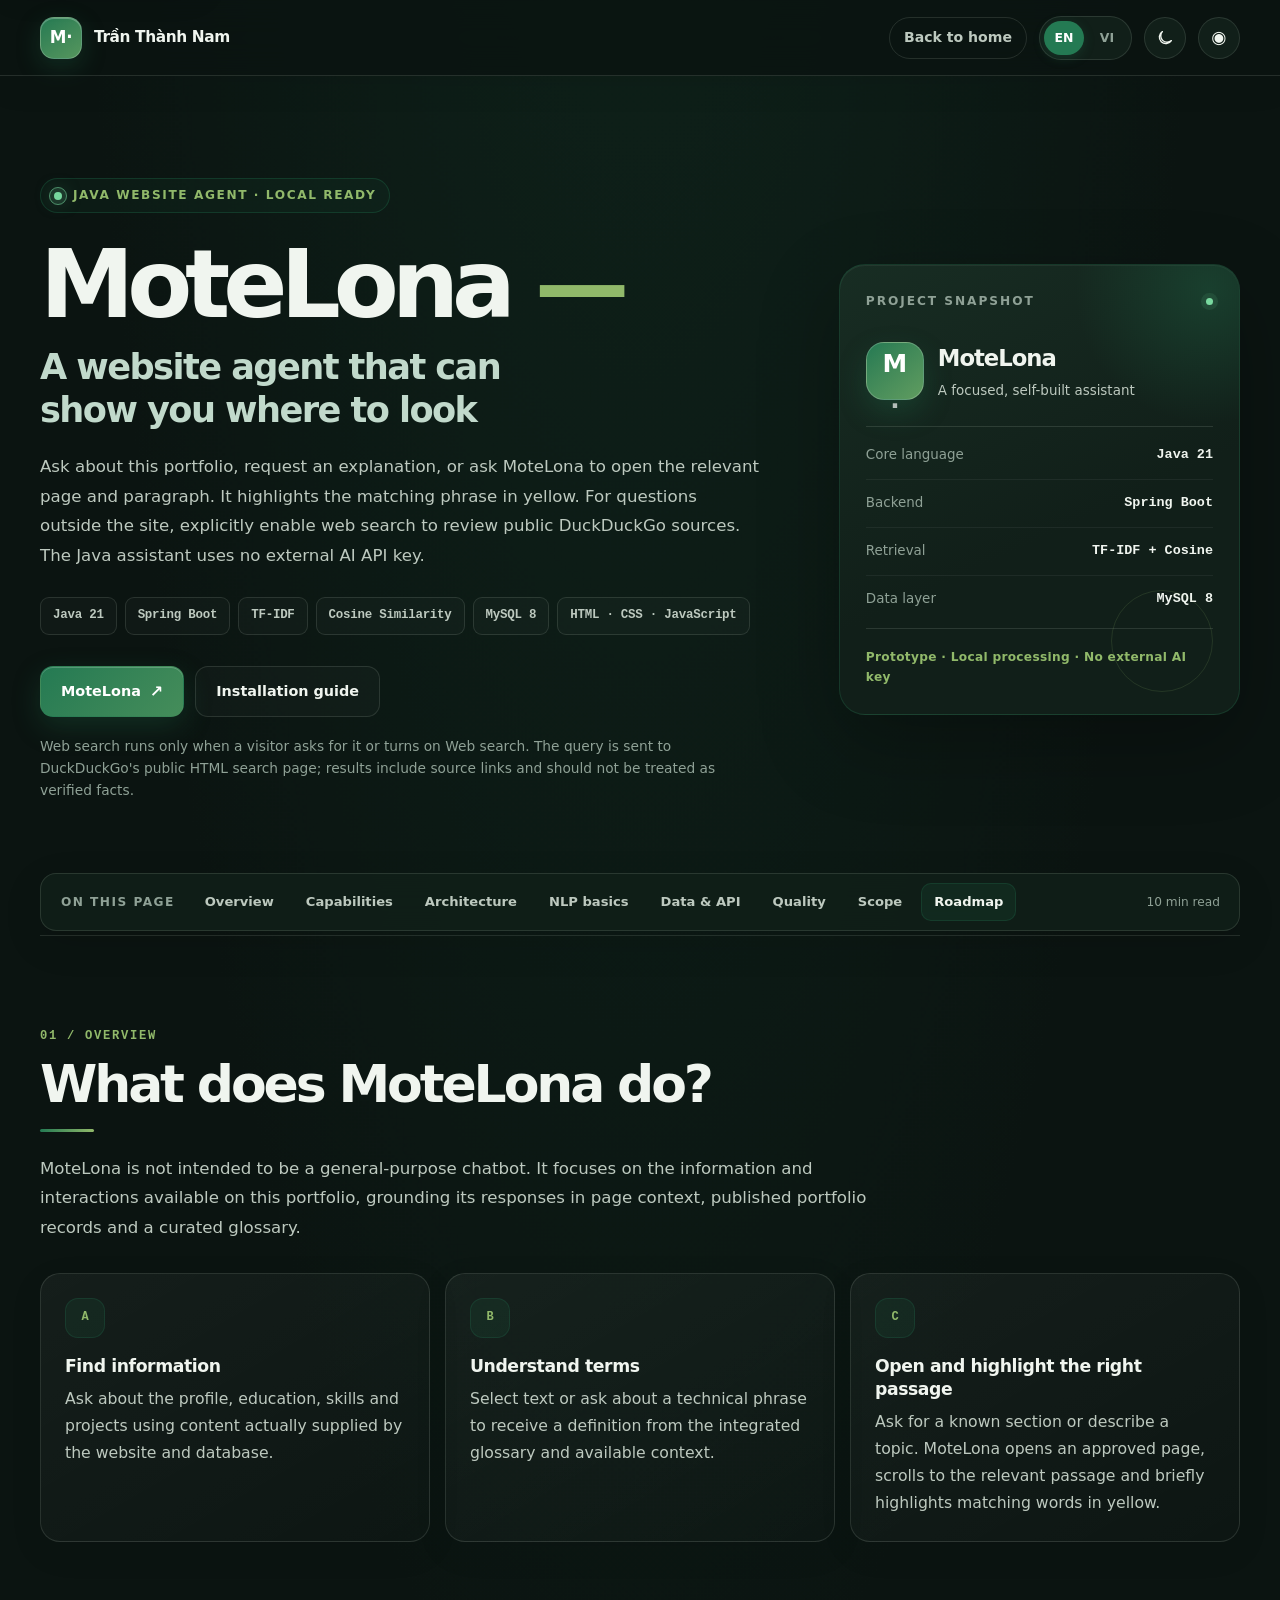
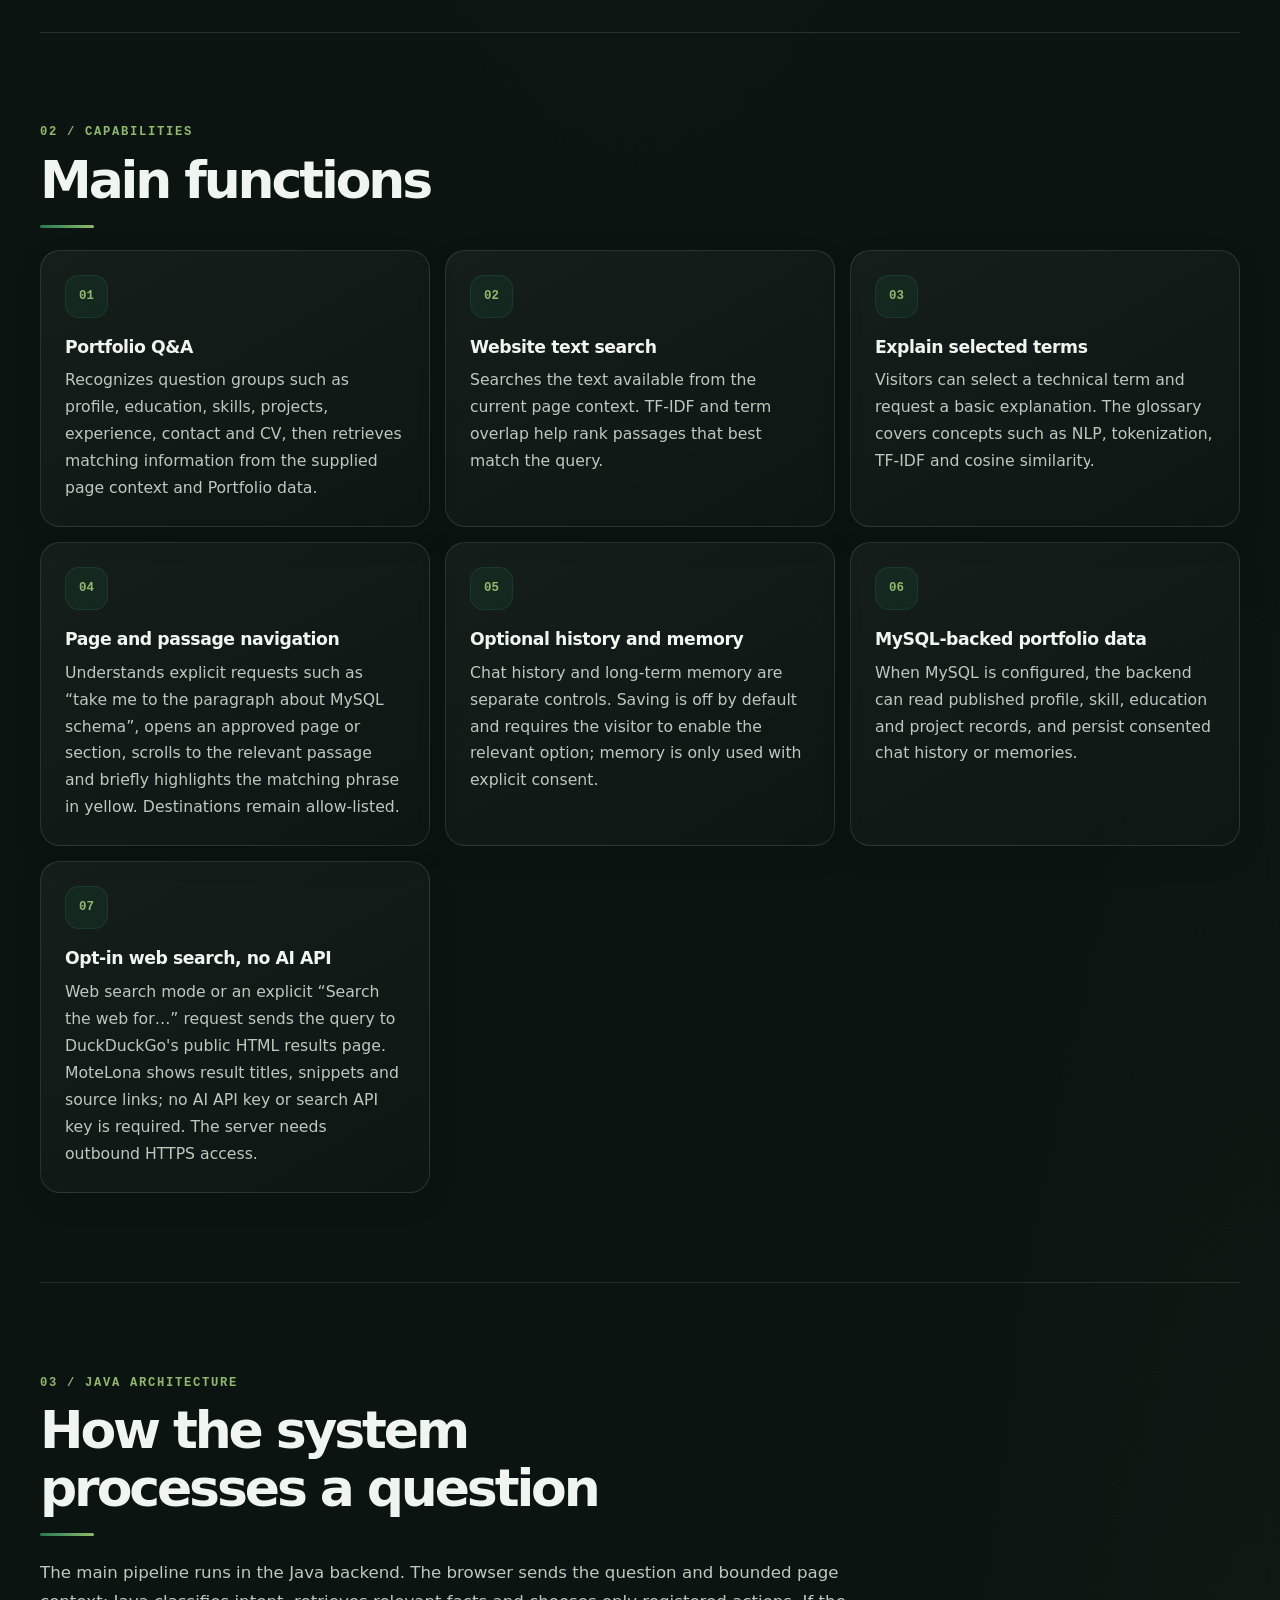
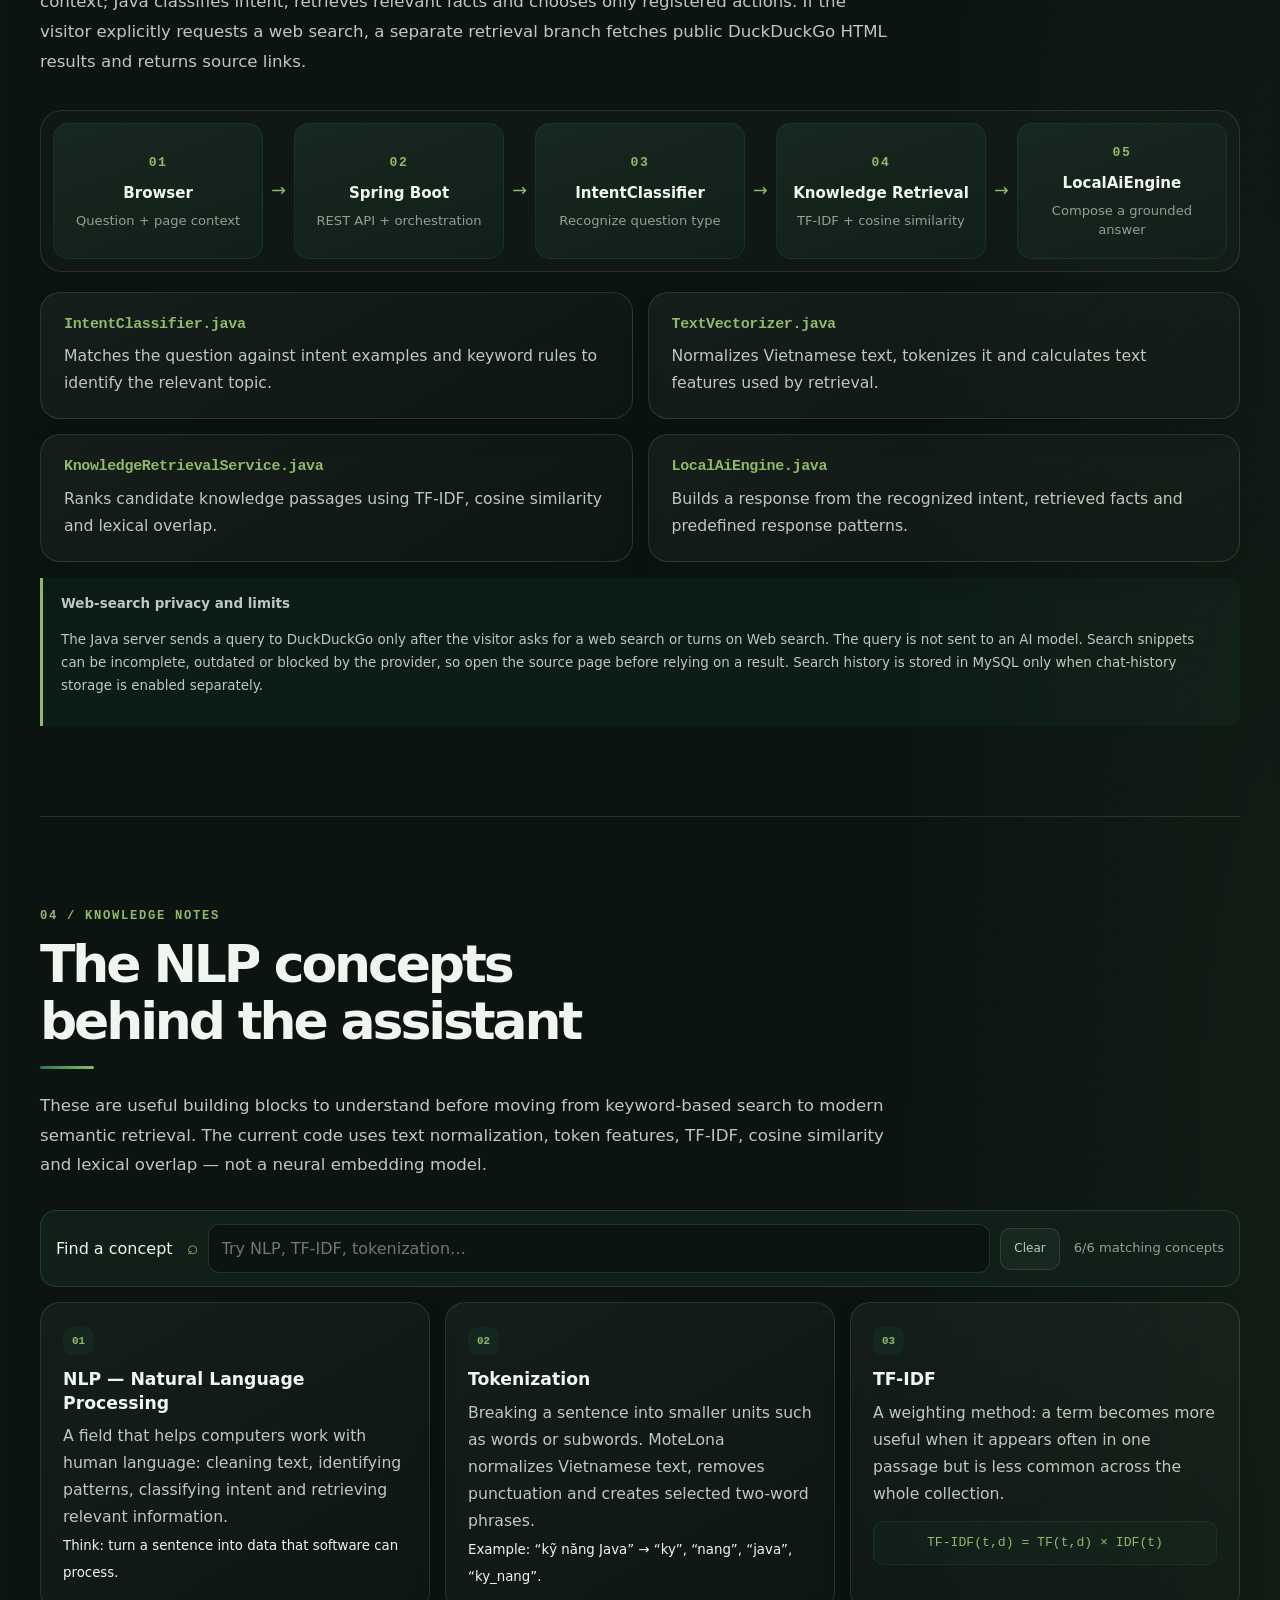
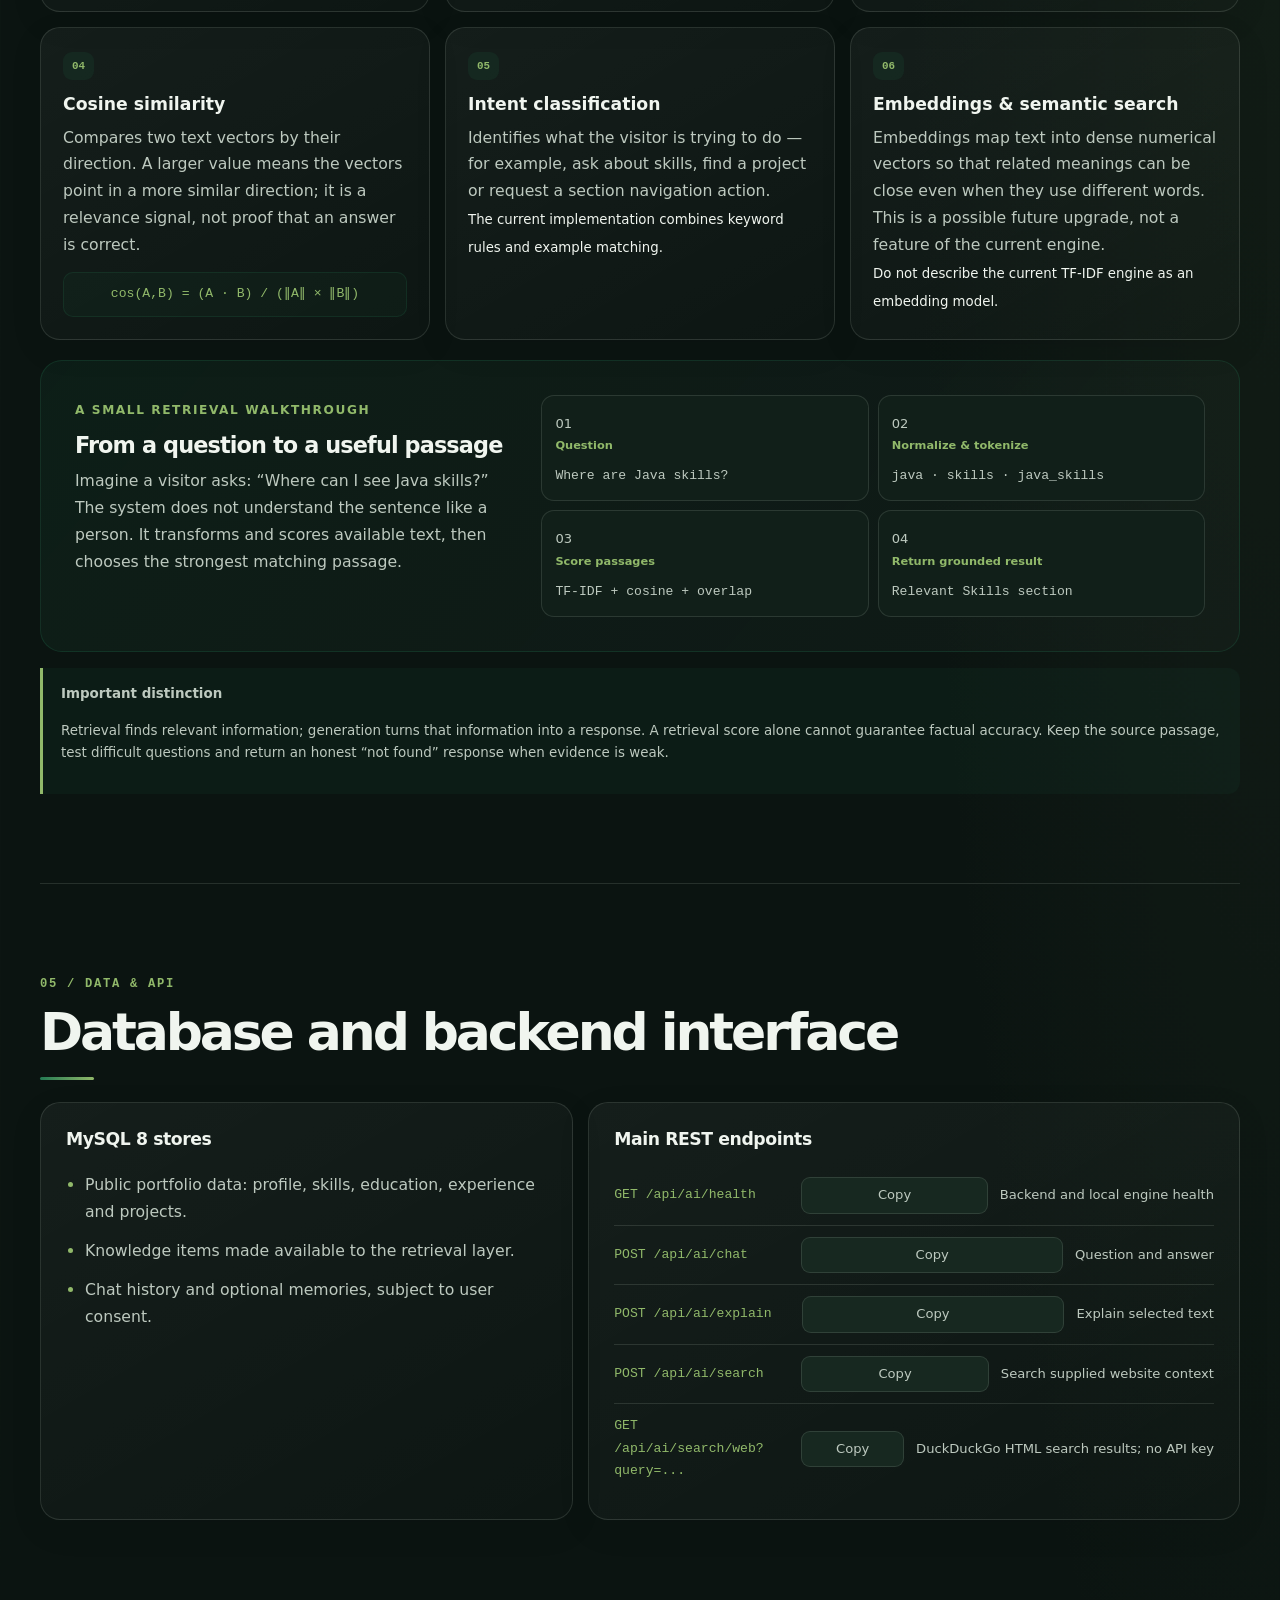
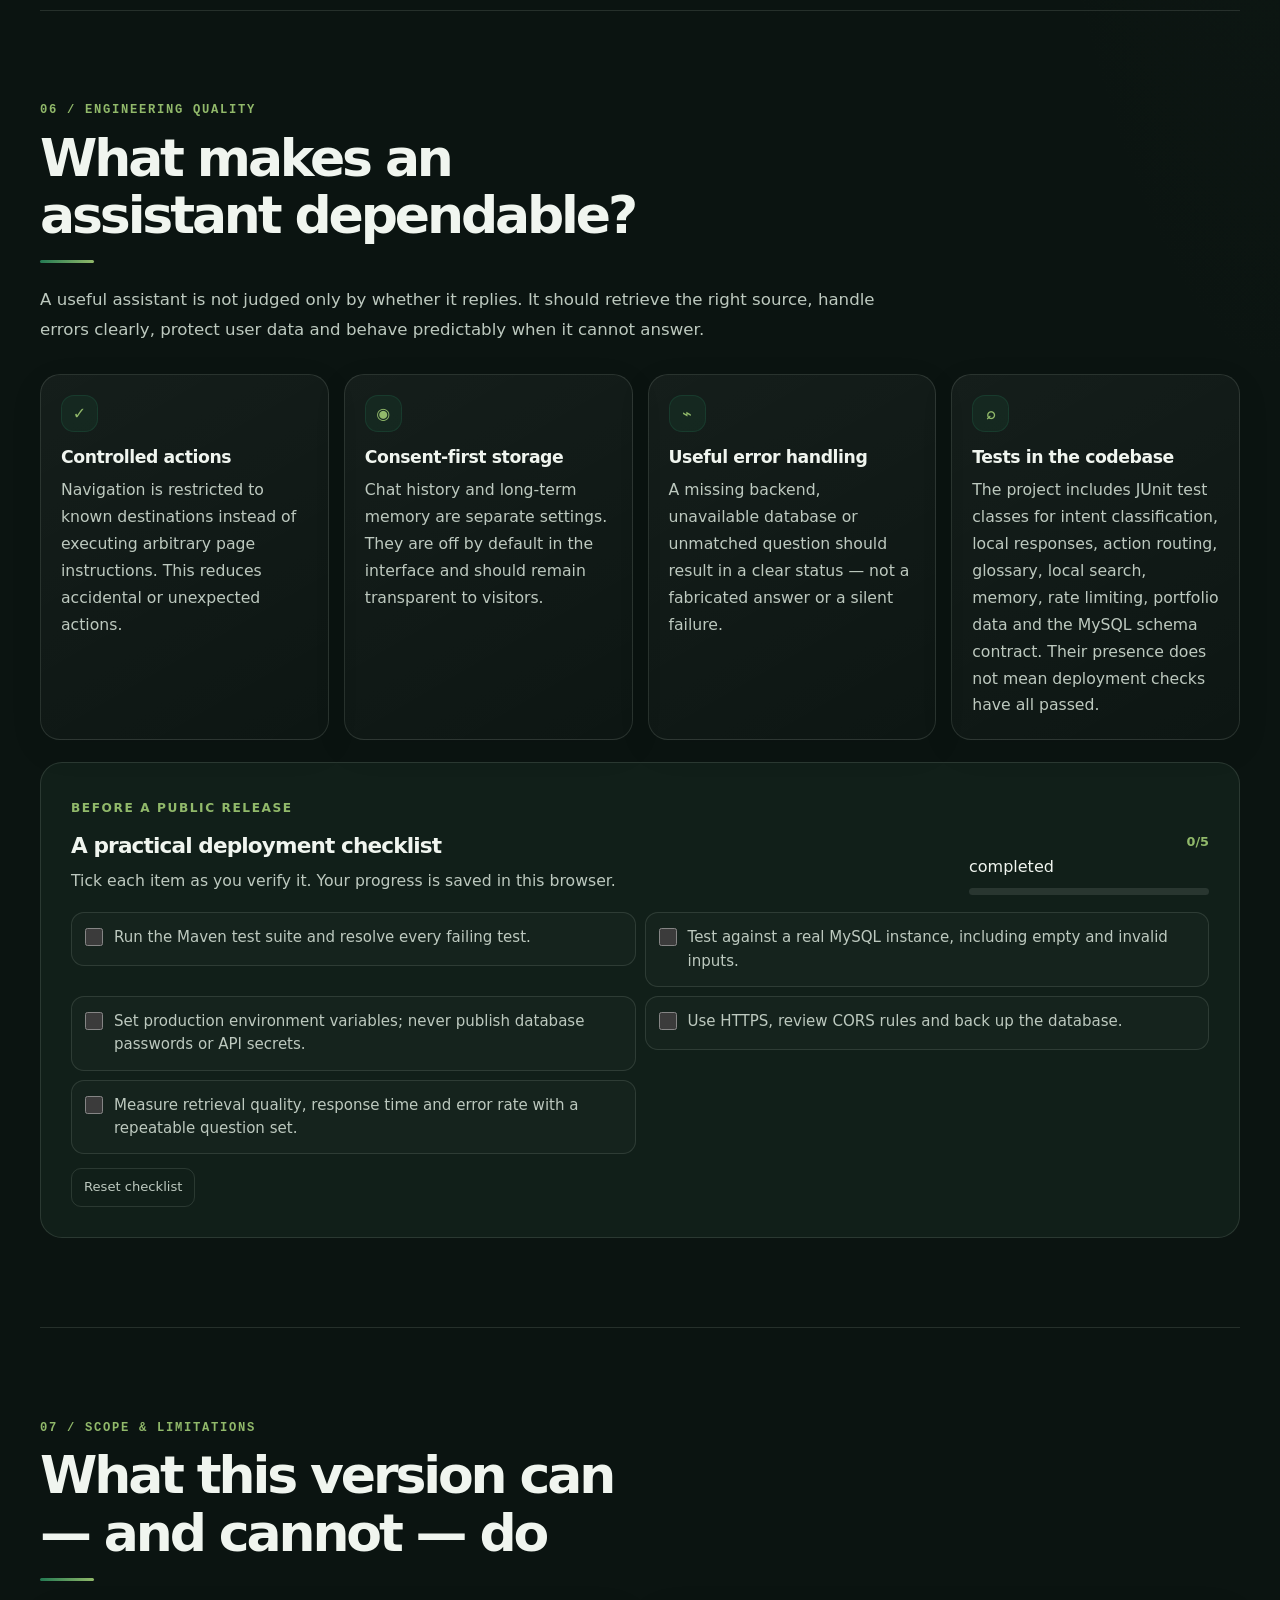
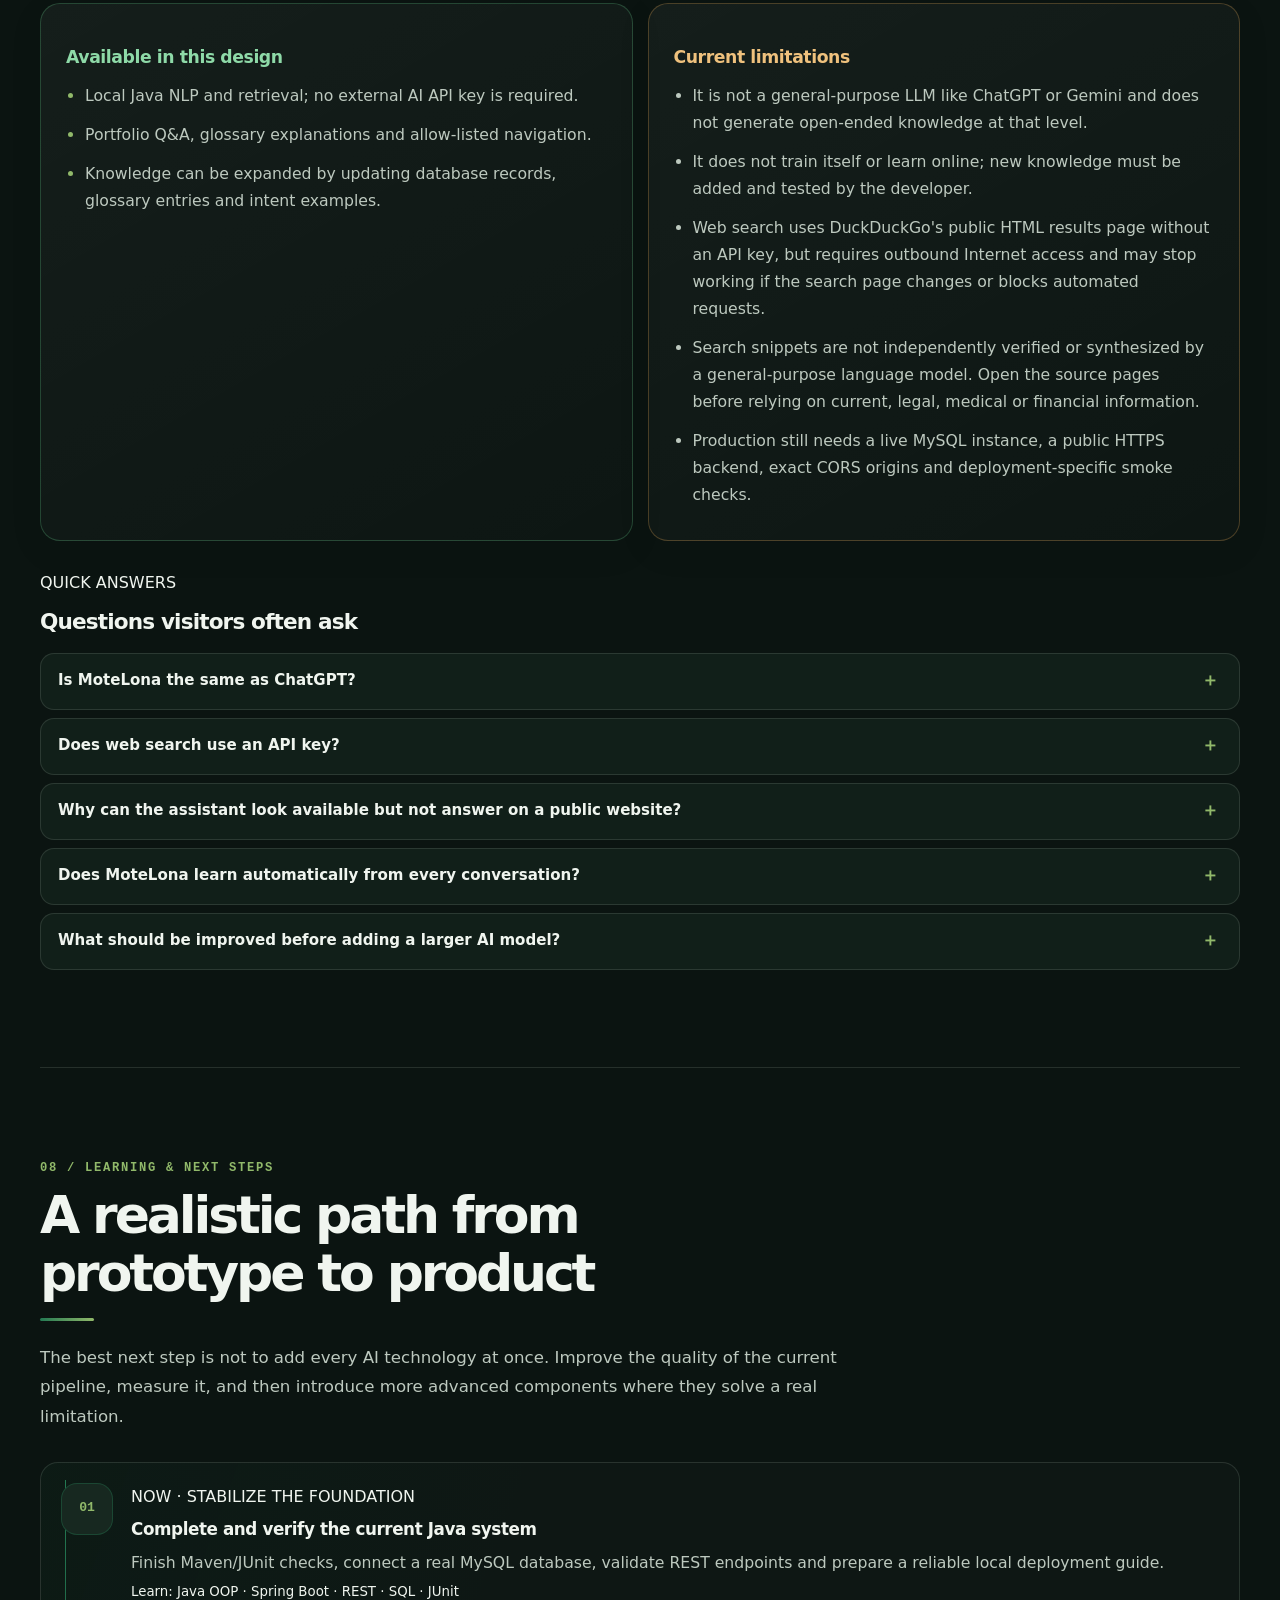
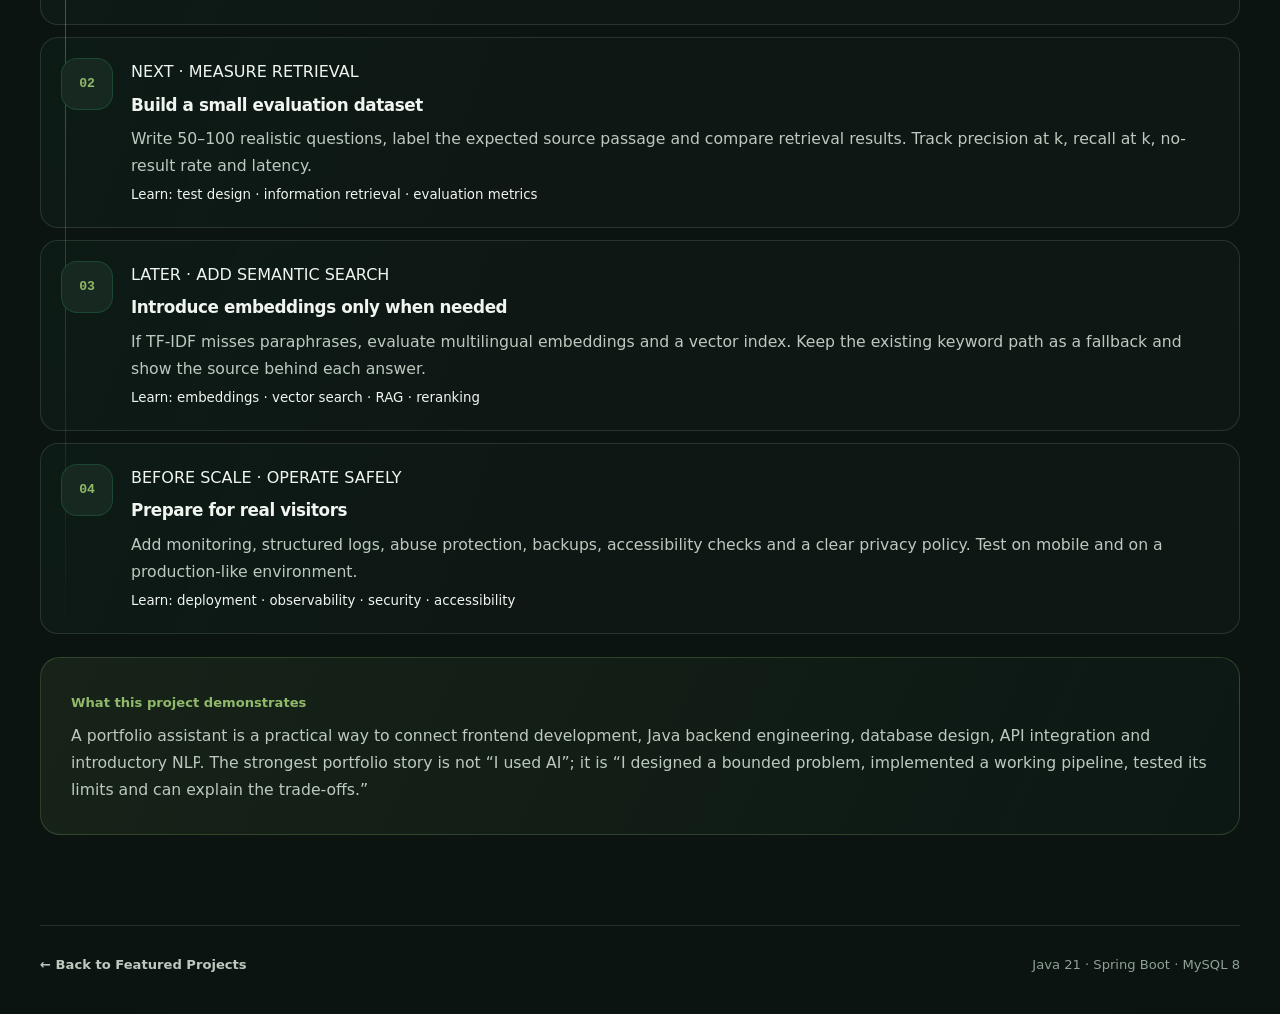
==== Project/1/motelona.html @ 8f7707b2 "Initial portfolio upload Co-authored-by: Copilot <223556219+Copilot@users.noreply.github.com>" ====
<!doctype html>
<html lang="en">
<head>
  <meta charset="utf-8">
  <meta name="viewport" content="width=device-width, initial-scale=1, viewport-fit=cover">
  <meta name="theme-color" content="#0b1411">
<meta name="description" content="Explore MoteLona: a Java website agent with MySQL-backed portfolio Q&A, safe page navigation, yellow text highlights, a technical glossary and opt-in DuckDuckGo web search without an AI API key." data-en="Explore MoteLona: a Java website agent with MySQL-backed portfolio Q&amp;A, safe page navigation, yellow text highlights, a technical glossary and opt-in DuckDuckGo web search without an AI API key." data-vi="Khám phá MoteLona: trợ lý AI website bằng Java và MySQL, dẫn đến nội dung liên quan, tô vàng đoạn cần xem, giải thích thuật ngữ và tìm web khi được yêu cầu, không cần API AI.">
<meta property="og:type" content="article">
<meta property="og:title" content="MoteLona — Java Website Agent" data-en="MoteLona — Java Website Agent" data-vi="MoteLona — Trợ lý AI website bằng Java">
<meta property="og:description" content="A website assistant that navigates to useful passages, highlights text, explains technical terms, and searches the web only when asked." data-en="A website assistant that navigates to useful passages, highlights text, explains technical terms, and searches the web only when asked." data-vi="Trợ lý website dẫn đến đoạn cần xem, tô vàng nội dung, giải thích thuật ngữ và chỉ tìm trên web khi được yêu cầu.">
<meta property="og:image" content="../../assets/images/narrow-ai.jpg">
<meta name="twitter:card" content="summary_large_image">
<meta name="twitter:title" content="MoteLona — Java Website Agent" data-en="MoteLona — Java Website Agent" data-vi="MoteLona — Trợ lý AI website bằng Java">
<meta name="twitter:description" content="A website assistant that navigates to useful passages, highlights text, explains technical terms, and searches the web only when asked." data-en="A website assistant that navigates to useful passages, highlights text, explains technical terms, and searches the web only when asked." data-vi="Trợ lý website dẫn đến đoạn cần xem, tô vàng nội dung, giải thích thuật ngữ và chỉ tìm trên web khi được yêu cầu.">
<link rel="icon" href="data:image/svg+xml,%3Csvg xmlns=%27http://www.w3.org/2000/svg%27 viewBox=%270 0 40 40%27%3E%3Crect width=%2740%27 height=%2740%27 rx=%2710%27 fill=%27%23247A53%27/%3E%3Ctext x=%2720%27 y=%2727%27 font-size=%2721%27 font-family=%27Arial%27 font-weight=%27bold%27 text-anchor=%27middle%27 fill=%27white%27%3EM%C2%B7%3C/text%3E%3C/svg%3E">
  <title>MoteLona — AI Website Agent | Trần Thành Nam</title>
  <link rel="stylesheet" href="../../assets/css/motelona-premium.css?v=20261118-agent">
  <link rel="stylesheet" href="../../assets/css/typography-refinement.css?v=20261118-agent">
  <style id="motelona-detail-launcher-scope">
    /* Keep the global floating assistant on index.html; hide it only on this detail page. */
    .motelona-detail-root .motelona-ai-launcher { display: none !important; }
  </style>
</head>
<body>
  <a class="ml-skip-link" href="#main-content" data-en="Skip to main content" data-vi="Bỏ qua điều hướng, đến nội dung chính">Skip to main content</a>
  <div class="animfolio-container motelona-detail-root" data-portfolio-theme="tree">
    <header class="ml-topbar">
      <a class="ml-brand" href="../../index.html" aria-label="Back to Trần Thành Nam portfolio"><span class="ml-brand-mark" aria-hidden="true">M·</span><span class="ml-brand-name-full">Trần Thành Nam</span></a>
      <div class="ml-top-actions">
        <a class="ml-top-link" href="../../index.html" data-en="Back to home" data-vi="Quay lại trang chủ">Back to home</a>
        <div class="ml-language" role="group" aria-label="Choose language">
          <button type="button" data-lang="en" class="is-active" aria-pressed="true">EN</button>
          <button type="button" data-lang="vi" lang="vi" aria-pressed="false">VI</button>
        </div>
        <button type="button" class="ml-theme-toggle" data-ml-theme-toggle aria-label="Switch to light mode" title="Switch to light mode">
          <svg class="ml-theme-icon ml-theme-icon-sun" viewBox="0 0 24 24" aria-hidden="true"><circle cx="12" cy="12" r="4"></circle><path d="M12 2v2m0 16v2M4.93 4.93l1.42 1.42m11.3 11.3 1.42 1.42M2 12h2m16 0h2M4.93 19.07l1.42-1.42m11.3-11.3 1.42-1.42"></path></svg>
          <svg class="ml-theme-icon ml-theme-icon-moon" viewBox="0 0 24 24" aria-hidden="true"><path d="M20.5 15.5A8.5 8.5 0 0 1 8.5 3.5 8.7 8.7 0 1 0 20.5 15.5Z"></path></svg>
        </button>
        <details class="ml-color-picker">
          <summary title="Choose color scheme" aria-label="Choose color scheme"><span aria-hidden="true">◉</span></summary>
          <div class="ml-color-menu" role="group" aria-label="Color schemes">
            <span class="ml-color-heading" data-en="Color themes" data-vi="Bảng màu">Color themes</span>
            <button type="button" class="ml-color-option" data-theme-choice="tree" aria-pressed="true"><span class="ml-color-swatch ml-swatch-tree" aria-hidden="true"></span><span data-en="Green Canopy" data-vi="Tán cây xanh">Green Canopy</span></button>
            <button type="button" class="ml-color-option" data-theme-choice="peach" aria-pressed="false"><span class="ml-color-swatch ml-swatch-peach" aria-hidden="true"></span><span data-en="Peach Blossom" data-vi="Hoa đào">Peach Blossom</span></button>
            <button type="button" class="ml-color-option" data-theme-choice="apricot" aria-pressed="false"><span class="ml-color-swatch ml-swatch-apricot" aria-hidden="true"></span><span data-en="Golden Apricot" data-vi="Hoa mai vàng">Golden Apricot</span></button>
            <button type="button" class="ml-color-option" data-theme-choice="rainbow" aria-pressed="false"><span class="ml-color-swatch ml-swatch-rainbow" aria-hidden="true"></span><span data-en="Rainbow Spectrum" data-vi="Cầu vồng chuyển sắc">Rainbow Spectrum</span></button>
          </div>
        </details>
      </div>
    </header>

    <main class="ml-main" id="main-content" tabindex="-1">
      <section class="ml-hero">
        <div class="ml-hero-layout">
          <div class="ml-hero-copy">
        <div class="ml-kicker"><span class="ml-live-dot"></span><span data-en="JAVA WEBSITE AGENT · LOCAL READY" data-vi="TRỢ LÝ AI WEBSITE BẰNG JAVA · CHẠY CỤC BỘ">JAVA WEBSITE AGENT · LOCAL READY</span></div>
        <h1>MoteLona<span> — </span><em data-en="A website agent that can show you where to look" data-vi="AI Agent giúp bạn tìm đúng nội dung trên website">A website agent that can show you where to look</em></h1>
        <p class="ml-lead" data-en="Ask about this portfolio, request an explanation, or ask MoteLona to open the relevant page and paragraph. It highlights the matching phrase in yellow. For questions outside the site, explicitly enable web search to review public DuckDuckGo sources. The Java assistant uses no external AI API key." data-vi="Hỏi về Portfolio, yêu cầu giải thích hoặc bảo MoteLona mở đúng trang và đoạn cần xem. Nội dung phù hợp sẽ được tô vàng. Với câu hỏi ngoài website, hãy chủ động bật Tìm web để xem nguồn công khai từ DuckDuckGo. Trợ lý chạy bằng Java và không cần khóa API AI.">Ask about this portfolio, request an explanation, or ask MoteLona to open the relevant page and paragraph. It highlights the matching phrase in yellow. For questions outside the site, explicitly enable web search to review public DuckDuckGo sources. The Java assistant uses no external AI API key.</p>
        <div class="ml-tags" aria-label="Technology stack">
          <span>Java 21</span><span>Spring Boot</span><span>TF-IDF</span><span>Cosine Similarity</span><span>MySQL 8</span><span>HTML · CSS · JavaScript</span>
        </div>
        <div class="ml-hero-actions">
          <button type="button" class="ml-button ml-button-primary" data-motelona-open data-en="MoteLona" data-vi="MoteLona" aria-label="Open MoteLona">MoteLona</button>
          <a class="ml-button ml-button-secondary" href="../../main_document/02_HUONG_DAN_CAI_DAT_SU_DUNG.md" target="_blank" rel="noopener noreferrer" data-en="Installation guide" data-vi="Hướng dẫn cài đặt">Installation guide</a>
        </div>
        <p class="ml-note" data-en="Web search runs only when a visitor asks for it or turns on Web search. The query is sent to DuckDuckGo's public HTML search page; results include source links and should not be treated as verified facts." data-vi="Tìm web chỉ chạy khi người xem chủ động yêu cầu hoặc bật nút Tìm web. Truy vấn được gửi đến trang tìm kiếm HTML công khai của DuckDuckGo. Kết quả có liên kết nguồn và cần được kiểm tra trước khi sử dụng.">Web search runs only when a visitor asks for it or turns on Web search. The query is sent to DuckDuckGo's public HTML search page; results include source links and should not be treated as verified facts.</p>
          </div>
          <aside class="ml-snapshot" aria-label="Project snapshot">
            <div class="ml-snapshot-top"><span data-en="PROJECT SNAPSHOT" data-vi="TỔNG QUAN DỰ ÁN">PROJECT SNAPSHOT</span><span class="ml-snapshot-pulse" aria-hidden="true"></span></div>
            <div class="ml-snapshot-main"><span class="ml-snapshot-mark">M<span>·</span></span><div><strong>MoteLona</strong><small data-en="A focused, self-built assistant" data-vi="Trợ lý chuyên biệt tự phát triển">A focused, self-built assistant</small></div></div>
            <div class="ml-snapshot-list">
              <div><span data-en="Core language" data-vi="Ngôn ngữ lõi">Core language</span><strong>Java 21</strong></div>
              <div><span data-en="Backend" data-vi="Backend">Backend</span><strong>Spring Boot</strong></div>
              <div><span data-en="Retrieval" data-vi="Truy xuất">Retrieval</span><strong>TF-IDF + Cosine</strong></div>
              <div><span data-en="Data layer" data-vi="Dữ liệu">Data layer</span><strong>MySQL 8</strong></div>
            </div>
            <p class="ml-snapshot-foot" data-en="Prototype · Local processing · No external AI key" data-vi="Nguyên mẫu · Xử lý cục bộ · Không cần khóa API AI ngoài">Prototype · Local processing · No external AI key</p>
          </aside>
        </div>
      </section>

      <nav class="ml-section-nav" aria-label="On this page">
        <span data-en="ON THIS PAGE" data-vi="NỘI DUNG TRANG">ON THIS PAGE</span>
        <a href="#overview" data-en="Overview" data-vi="Tổng quan">Overview</a>
        <a href="#features" data-en="Capabilities" data-vi="Chức năng">Capabilities</a>
        <a href="#architecture" data-en="Architecture" data-vi="Kiến trúc">Architecture</a>
        <a href="#knowledge" data-en="NLP basics" data-vi="Kiến thức NLP">NLP basics</a>
        <a href="#database" data-en="Data & API" data-vi="Dữ liệu & API">Data &amp; API</a>
        <a href="#quality" data-en="Quality" data-vi="Chất lượng">Quality</a>
        <a href="#scope" data-en="Scope" data-vi="Phạm vi">Scope</a>
        <a href="#roadmap" data-en="Roadmap" data-vi="Lộ trình">Roadmap</a>
      </nav>

      <section class="ml-section" id="overview">
        <div class="ml-section-heading"><span data-en="01 / OVERVIEW" data-vi="01 / TỔNG QUAN">01 / OVERVIEW</span><h2 data-en="What does MoteLona do?" data-vi="MoteLona hỗ trợ những việc gì?">What does MoteLona do?</h2></div>
        <p class="ml-section-intro" data-en="MoteLona is not intended to be a general-purpose chatbot. It focuses on the information and interactions available on this portfolio, grounding its responses in page context, published portfolio records and a curated glossary." data-vi="MoteLona không hướng đến vai trò chatbot đa năng. Hệ thống tập trung vào dữ liệu và thao tác có trên Portfolio này; câu trả lời dựa trên ngữ cảnh trang, dữ liệu Portfolio đã công khai và bộ thuật ngữ được biên soạn sẵn.">MoteLona is not intended to be a general-purpose chatbot. It focuses on the information and interactions available on this portfolio, grounding its responses in page context, published portfolio records and a curated glossary.</p>
        <div class="ml-overview-grid">
          <article class="ml-overview-card"><span class="ml-card-number">A</span><h3 data-en="Find information" data-vi="Tìm thông tin">Find information</h3><p data-en="Ask about the profile, education, skills and projects using content actually supplied by the website and database." data-vi="Đặt câu hỏi về hồ sơ, học vấn, kỹ năng và dự án dựa trên nội dung thực tế được cung cấp bởi website và cơ sở dữ liệu.">Ask about the profile, education, skills and projects using content actually supplied by the website and database.</p></article>
          <article class="ml-overview-card"><span class="ml-card-number">B</span><h3 data-en="Understand terms" data-vi="Hiểu thuật ngữ">Understand terms</h3><p data-en="Select text or ask about a technical phrase to receive a definition from the integrated glossary and available context." data-vi="Bôi đen một thuật ngữ kỹ thuật hoặc đặt câu hỏi về thuật ngữ đó để nhận phần giải thích từ từ điển tích hợp và ngữ cảnh hiện có.">Select text or ask about a technical phrase to receive a definition from the integrated glossary and available context.</p></article>
          <article class="ml-overview-card"><span class="ml-card-number">C</span><h3 data-en="Open and highlight the right passage" data-vi="Mở đúng mục và tô vàng đoạn cần xem">Open and highlight the right passage</h3><p data-en="Ask for a known section or describe a topic. MoteLona opens an approved page, scrolls to the relevant passage and briefly highlights matching words in yellow." data-vi="Yêu cầu một mục cụ thể hoặc mô tả chủ đề. MoteLona mở trang được cho phép, cuộn đến đoạn liên quan và tạm thời tô vàng cụm từ khớp.">Ask for a known section or describe a topic. MoteLona opens an approved page, scrolls to the relevant passage and briefly highlights matching words in yellow.</p></article>
        </div>
      </section>

      <section class="ml-section" id="features">
        <div class="ml-section-heading"><span data-en="02 / CAPABILITIES" data-vi="02 / CHỨC NĂNG">02 / CAPABILITIES</span><h2 data-en="Main functions" data-vi="Các chức năng chính">Main functions</h2></div>
        <div class="ml-feature-grid">
          <article class="ml-feature"><div class="ml-feature-icon">01</div><h3 data-en="Portfolio Q&A" data-vi="Hỏi đáp về Portfolio">Portfolio Q&amp;A</h3><p data-en="Recognizes question groups such as profile, education, skills, projects, experience, contact and CV, then retrieves matching information from the supplied page context and Portfolio data." data-vi="Nhận diện các nhóm câu hỏi như hồ sơ, học vấn, kỹ năng, dự án, kinh nghiệm, liên hệ và CV, sau đó truy xuất dữ liệu phù hợp từ ngữ cảnh trang và dữ liệu Portfolio.">Recognizes question groups such as profile, education, skills, projects, experience, contact and CV, then retrieves matching information from the supplied page context and Portfolio data.</p></article>
          <article class="ml-feature"><div class="ml-feature-icon">02</div><h3 data-en="Website text search" data-vi="Tìm kiếm văn bản trên website">Website text search</h3><p data-en="Searches the text available from the current page context. TF-IDF and term overlap help rank passages that best match the query." data-vi="Tìm kiếm trong phần văn bản được gửi từ trang hiện tại. TF-IDF và mức độ trùng khớp từ khóa được dùng để xếp hạng các đoạn nội dung phù hợp với truy vấn.">Searches the text available from the current page context. TF-IDF and term overlap help rank passages that best match the query.</p></article>
          <article class="ml-feature"><div class="ml-feature-icon">03</div><h3 data-en="Explain selected terms" data-vi="Giải thích phần được chọn">Explain selected terms</h3><p data-en="Visitors can select a technical term and request a basic explanation. The glossary covers concepts such as NLP, tokenization, TF-IDF and cosine similarity." data-vi="Khách truy cập có thể bôi đen thuật ngữ kỹ thuật và yêu cầu giải thích cơ bản. Từ điển hiện có các khái niệm như NLP, tokenization, TF-IDF và cosine similarity.">Visitors can select a technical term and request a basic explanation. The glossary covers concepts such as NLP, tokenization, TF-IDF and cosine similarity.</p></article>
          <article class="ml-feature"><div class="ml-feature-icon">04</div><h3 data-en="Page and passage navigation" data-vi="Điều hướng đến trang và đoạn văn">Page and passage navigation</h3><p data-en="Understands explicit requests such as “take me to the paragraph about MySQL schema”, opens an approved page or section, scrolls to the relevant passage and briefly highlights the matching phrase in yellow. Destinations remain allow-listed." data-vi="Hiểu yêu cầu như “đưa tôi đến đoạn nói về MySQL schema”, mở trang hoặc mục được cho phép, cuộn đến đoạn phù hợp và tạm thời tô vàng cụm từ khớp. Đích điều hướng luôn nằm trong danh sách cho phép.">Understands explicit requests such as “take me to the paragraph about MySQL schema”, opens an approved page or section, scrolls to the relevant passage and briefly highlights the matching phrase in yellow. Destinations remain allow-listed.</p></article>
          <article class="ml-feature"><div class="ml-feature-icon">05</div><h3 data-en="Optional history and memory" data-vi="Lịch sử và bộ nhớ tùy chọn">Optional history and memory</h3><p data-en="Chat history and long-term memory are separate controls. Saving is off by default and requires the visitor to enable the relevant option; memory is only used with explicit consent." data-vi="Lịch sử trò chuyện và bộ nhớ dài hạn là hai tùy chọn độc lập. Theo mặc định, hệ thống không lưu; người dùng phải chủ động bật tính năng tương ứng. Bộ nhớ chỉ được sử dụng khi người dùng đồng ý rõ ràng.">Chat history and long-term memory are separate controls. Saving is off by default and requires the visitor to enable the relevant option; memory is only used with explicit consent.</p></article>
          <article class="ml-feature"><div class="ml-feature-icon">06</div><h3 data-en="MySQL-backed portfolio data" data-vi="Dữ liệu Portfolio lưu bằng MySQL">MySQL-backed portfolio data</h3><p data-en="When MySQL is configured, the backend can read published profile, skill, education and project records, and persist consented chat history or memories." data-vi="Khi MySQL được cấu hình, backend có thể đọc hồ sơ, kỹ năng, học vấn và dự án đã công khai; đồng thời lưu lịch sử trò chuyện hoặc dữ liệu bộ nhớ nếu người dùng cho phép.">When MySQL is configured, the backend can read published profile, skill, education and project records, and persist consented chat history or memories.</p></article>
          <article class="ml-feature"><div class="ml-feature-icon">07</div><h3 data-en="Opt-in web search, no AI API" data-vi="Tìm web khi được yêu cầu, không dùng API AI">Opt-in web search, no AI API</h3><p data-en="Web search mode or an explicit “Search the web for…” request sends the query to DuckDuckGo's public HTML results page. MoteLona shows result titles, snippets and source links; no AI API key or search API key is required. The server needs outbound HTTPS access." data-vi="Nút Tìm web hoặc yêu cầu rõ “Tìm trên Internet: …” sẽ gửi truy vấn đến trang kết quả HTML công khai của DuckDuckGo. MoteLona hiển thị tiêu đề, trích đoạn và liên kết nguồn; không cần khóa API AI hay API tìm kiếm. Backend cần kết nối HTTPS ra Internet.">Web search mode or an explicit “Search the web for…” request sends the query to DuckDuckGo's public HTML results page. MoteLona shows result titles, snippets and source links; no AI API key or search API key is required. The server needs outbound HTTPS access.</p></article>
        </div>
      </section>

      <section class="ml-section" id="architecture">
        <div class="ml-section-heading"><span data-en="03 / JAVA ARCHITECTURE" data-vi="03 / KIẾN TRÚC JAVA">03 / JAVA ARCHITECTURE</span><h2 data-en="How the system processes a question" data-vi="Hệ thống xử lý câu hỏi như thế nào?">How the system processes a question</h2></div>
        <p class="ml-section-intro" data-en="The main pipeline runs in the Java backend. The browser sends the question and bounded page context; Java classifies intent, retrieves relevant facts and chooses only registered actions. If the visitor explicitly requests a web search, a separate retrieval branch fetches public DuckDuckGo HTML results and returns source links." data-vi="Luồng chính chạy trong backend Java. Trình duyệt gửi câu hỏi và ngữ cảnh trang có giới hạn; Java phân loại ý định, truy xuất dữ kiện liên quan và chỉ chọn hành động đã đăng ký. Khi khách truy cập yêu cầu tìm web, nhánh truy xuất riêng lấy kết quả HTML công khai từ DuckDuckGo và trả kèm liên kết nguồn.">The main pipeline runs in the Java backend. The browser sends the question and bounded page context; Java classifies intent, retrieves relevant facts and chooses only registered actions. If the visitor explicitly requests a web search, a separate retrieval branch fetches public DuckDuckGo HTML results and returns source links.</p>
        <div class="ml-pipeline" aria-label="MoteLona processing pipeline">
          <div class="ml-pipeline-step"><span>01</span><strong data-en="Browser" data-vi="Trình duyệt">Browser</strong><small data-en="Question + page context" data-vi="Câu hỏi + ngữ cảnh trang">Question + page context</small></div>
          <div class="ml-pipeline-arrow">→</div>
          <div class="ml-pipeline-step"><span>02</span><strong>Spring Boot</strong><small data-en="REST API + orchestration" data-vi="REST API + điều phối">REST API + orchestration</small></div>
          <div class="ml-pipeline-arrow">→</div>
          <div class="ml-pipeline-step"><span>03</span><strong>IntentClassifier</strong><small data-en="Recognize question type" data-vi="Nhận diện loại câu hỏi">Recognize question type</small></div>
          <div class="ml-pipeline-arrow">→</div>
          <div class="ml-pipeline-step"><span>04</span><strong data-en="Knowledge Retrieval" data-vi="Truy xuất tri thức">Knowledge Retrieval</strong><small data-en="TF-IDF + cosine similarity" data-vi="TF-IDF + cosine similarity">TF-IDF + cosine similarity</small></div>
          <div class="ml-pipeline-arrow">→</div>
          <div class="ml-pipeline-step"><span>05</span><strong>LocalAiEngine</strong><small data-en="Compose a grounded answer" data-vi="Tổng hợp câu trả lời theo dữ liệu">Compose a grounded answer</small></div>
        </div>
        <div class="ml-architecture-grid">
          <article><h3>IntentClassifier.java</h3><p data-en="Matches the question against intent examples and keyword rules to identify the relevant topic." data-vi="Đối chiếu câu hỏi với các ví dụ ý định và luật từ khóa để xác định chủ đề cần xử lý.">Matches the question against intent examples and keyword rules to identify the relevant topic.</p></article>
          <article><h3>TextVectorizer.java</h3><p data-en="Normalizes Vietnamese text, tokenizes it and calculates text features used by retrieval." data-vi="Chuẩn hóa văn bản tiếng Việt, tách từ thành token và tính toán các đặc trưng phục vụ quá trình truy xuất.">Normalizes Vietnamese text, tokenizes it and calculates text features used by retrieval.</p></article>
          <article><h3>KnowledgeRetrievalService.java</h3><p data-en="Ranks candidate knowledge passages using TF-IDF, cosine similarity and lexical overlap." data-vi="Xếp hạng các đoạn tri thức bằng TF-IDF, độ tương đồng cosine và mức độ trùng khớp từ vựng.">Ranks candidate knowledge passages using TF-IDF, cosine similarity and lexical overlap.</p></article>
          <article><h3>LocalAiEngine.java</h3><p data-en="Builds a response from the recognized intent, retrieved facts and predefined response patterns." data-vi="Tạo câu trả lời dựa trên ý định đã nhận diện, dữ kiện truy xuất được và các mẫu phản hồi được định nghĩa trước.">Builds a response from the recognized intent, retrieved facts and predefined response patterns.</p></article>
        </div>
        <div class="ml-knowledge-note"><strong data-en="Web-search privacy and limits" data-vi="Quyền riêng tư và giới hạn khi tìm web">Web-search privacy and limits</strong><p data-en="The Java server sends a query to DuckDuckGo only after the visitor asks for a web search or turns on Web search. The query is not sent to an AI model. Search snippets can be incomplete, outdated or blocked by the provider, so open the source page before relying on a result. Search history is stored in MySQL only when chat-history storage is enabled separately." data-vi="Backend Java chỉ gửi truy vấn đến DuckDuckGo khi người xem chủ động yêu cầu tìm web hoặc bật nút Tìm web. Truy vấn không được gửi đến mô hình AI. Trích đoạn có thể thiếu, cũ hoặc bị nhà cung cấp chặn; hãy mở trang nguồn để kiểm tra trước khi sử dụng. Lịch sử tìm kiếm chỉ được lưu trong MySQL khi người dùng đã bật riêng chức năng lưu lịch sử chat.">The Java server sends a query to DuckDuckGo only after the visitor asks for a web search or turns on Web search. The query is not sent to an AI model. Search snippets can be incomplete, outdated or blocked by the provider, so open the source page before relying on a result. Search history is stored in MySQL only when chat-history storage is enabled separately.</p></div>
      </section>


      <section class="ml-section ml-knowledge" id="knowledge">
        <div class="ml-section-heading"><span data-en="04 / KNOWLEDGE NOTES" data-vi="04 / KIẾN THỨC NỀN TẢNG">04 / KNOWLEDGE NOTES</span><h2 data-en="The NLP concepts behind the assistant" data-vi="Những khái niệm NLP đứng sau trợ lý">The NLP concepts behind the assistant</h2></div>
        <p class="ml-section-intro" data-en="These are useful building blocks to understand before moving from keyword-based search to modern semantic retrieval. The current code uses text normalization, token features, TF-IDF, cosine similarity and lexical overlap — not a neural embedding model." data-vi="Đây là những mảnh ghép nên nắm trước khi chuyển từ tìm kiếm dựa trên từ khóa sang truy xuất ngữ nghĩa hiện đại. Mã nguồn hiện tại dùng chuẩn hóa văn bản, đặc trưng token, TF-IDF, cosine similarity và độ trùng khớp từ vựng — chưa sử dụng mô hình embedding mạng nơ-ron.">These are useful building blocks to understand before moving from keyword-based search to modern semantic retrieval. The current code uses text normalization, token features, TF-IDF, cosine similarity and lexical overlap — not a neural embedding model.</p>
        <div class="ml-glossary-tools" role="search">
          <label for="ml-glossary-search" data-en="Find a concept" data-vi="Tìm thuật ngữ">Find a concept</label>
          <div class="ml-glossary-search-wrap">
            <span aria-hidden="true" class="ml-search-symbol">⌕</span>
            <input id="ml-glossary-search" type="search" autocomplete="off" maxlength="80" placeholder="Try NLP, TF-IDF, tokenization…" aria-describedby="ml-glossary-count">
            <button type="button" id="ml-glossary-clear" data-en="Clear" data-vi="Xóa">Clear</button>
          </div>
          <p id="ml-glossary-count" class="ml-glossary-count" role="status" aria-live="polite" aria-atomic="true" data-en="6 concepts in this guide" data-vi="6 thuật ngữ trong tài liệu này">6 concepts in this guide</p>
        </div>
        <p class="ml-glossary-empty" id="ml-glossary-empty" role="status" aria-live="polite" hidden data-en="No matching concept. Try another keyword." data-vi="Không tìm thấy thuật ngữ phù hợp. Hãy thử từ khóa khác.">No matching concept. Try another keyword.</p>
        <div class="ml-glossary-grid">
          <article class="ml-glossary-card"><span class="ml-glossary-index">01</span><h3>NLP — Natural Language Processing</h3><p data-en="A field that helps computers work with human language: cleaning text, identifying patterns, classifying intent and retrieving relevant information." data-vi="Lĩnh vực giúp máy tính xử lý ngôn ngữ của con người: làm sạch văn bản, nhận diện mẫu, phân loại ý định và truy xuất thông tin liên quan.">A field that helps computers work with human language: cleaning text, identifying patterns, classifying intent and retrieving relevant information.</p><small data-en="Think: turn a sentence into data that software can process." data-vi="Hãy hình dung: biến một câu nói thành dữ liệu mà phần mềm có thể xử lý.">Think: turn a sentence into data that software can process.</small></article>
          <article class="ml-glossary-card"><span class="ml-glossary-index">02</span><h3>Tokenization</h3><p data-en="Breaking a sentence into smaller units such as words or subwords. MoteLona normalizes Vietnamese text, removes punctuation and creates selected two-word phrases." data-vi="Chia câu thành đơn vị nhỏ như từ hoặc cụm từ. MoteLona chuẩn hóa văn bản tiếng Việt, loại bỏ dấu câu và tạo thêm một số cụm gồm hai từ liền nhau.">Breaking a sentence into smaller units such as words or subwords. MoteLona normalizes Vietnamese text, removes punctuation and creates selected two-word phrases.</p><small data-en="Example: “kỹ năng Java” → “ky”, “nang”, “java”, “ky_nang”." data-vi="Ví dụ: “kỹ năng Java” → “ky”, “nang”, “java”, “ky_nang”.">Example: “kỹ năng Java” → “ky”, “nang”, “java”, “ky_nang”.</small></article>
          <article class="ml-glossary-card"><span class="ml-glossary-index">03</span><h3>TF-IDF</h3><p data-en="A weighting method: a term becomes more useful when it appears often in one passage but is less common across the whole collection." data-vi="Phương pháp gán trọng số: một từ có giá trị phân biệt cao khi xuất hiện nhiều trong một đoạn nhưng ít phổ biến trong toàn bộ tập văn bản.">A weighting method: a term becomes more useful when it appears often in one passage but is less common across the whole collection.</p><div class="ml-formula">TF-IDF(t,d) = TF(t,d) × IDF(t)</div></article>
          <article class="ml-glossary-card"><span class="ml-glossary-index">04</span><h3>Cosine similarity</h3><p data-en="Compares two text vectors by their direction. A larger value means the vectors point in a more similar direction; it is a relevance signal, not proof that an answer is correct." data-vi="So sánh hai vector văn bản thông qua góc giữa chúng. Giá trị lớn hơn cho thấy hai vector có hướng gần nhau; đây là tín hiệu liên quan, không phải bằng chứng câu trả lời chắc chắn đúng.">Compares two text vectors by their direction. A larger value means the vectors point in a more similar direction; it is a relevance signal, not proof that an answer is correct.</p><div class="ml-formula">cos(A,B) = (A · B) / (‖A‖ × ‖B‖)</div></article>
          <article class="ml-glossary-card"><span class="ml-glossary-index">05</span><h3>Intent classification</h3><p data-en="Identifies what the visitor is trying to do — for example, ask about skills, find a project or request a section navigation action." data-vi="Xác định mục đích của người truy cập — chẳng hạn hỏi về kỹ năng, tìm dự án hoặc yêu cầu chuyển đến một mục trên trang.">Identifies what the visitor is trying to do — for example, ask about skills, find a project or request a section navigation action.</p><small data-en="The current implementation combines keyword rules and example matching." data-vi="Phiên bản hiện tại kết hợp luật từ khóa và đối chiếu các ví dụ ý định.">The current implementation combines keyword rules and example matching.</small></article>
          <article class="ml-glossary-card"><span class="ml-glossary-index">06</span><h3>Embeddings & semantic search</h3><p data-en="Embeddings map text into dense numerical vectors so that related meanings can be close even when they use different words. This is a possible future upgrade, not a feature of the current engine." data-vi="Embedding biến văn bản thành vector số nhiều chiều để các câu gần nghĩa có thể nằm gần nhau dù dùng từ khác nhau. Đây là hướng nâng cấp trong tương lai, chưa phải chức năng của engine hiện tại.">Embeddings map text into dense numerical vectors so that related meanings can be close even when they use different words. This is a possible future upgrade, not a feature of the current engine.</p><small data-en="Do not describe the current TF-IDF engine as an embedding model." data-vi="Không nên gọi engine TF-IDF hiện tại là mô hình embedding.">Do not describe the current TF-IDF engine as an embedding model.</small></article>
        </div>
        <div class="ml-example-panel">
          <div class="ml-example-copy"><span class="ml-example-label" data-en="A SMALL RETRIEVAL WALKTHROUGH" data-vi="VÍ DỤ MỘT LUỒNG TRUY XUẤT">A SMALL RETRIEVAL WALKTHROUGH</span><h3 data-en="From a question to a useful passage" data-vi="Từ câu hỏi đến đoạn thông tin phù hợp">From a question to a useful passage</h3><p data-en="Imagine a visitor asks: “Where can I see Java skills?” The system does not understand the sentence like a person. It transforms and scores available text, then chooses the strongest matching passage." data-vi="Giả sử khách truy cập hỏi: “Tôi có thể xem kỹ năng Java ở đâu?”. Hệ thống không hiểu câu như con người; nó chuyển đổi và chấm điểm văn bản hiện có, sau đó chọn đoạn khớp tốt nhất.">Imagine a visitor asks: “Where can I see Java skills?” The system does not understand the sentence like a person. It transforms and scores available text, then chooses the strongest matching passage.</p></div>
          <div class="ml-example-flow">
            <div><span>01</span><strong data-en="Question" data-vi="Câu hỏi">Question</strong><code>Where are Java skills?</code></div>
            <div><span>02</span><strong data-en="Normalize & tokenize" data-vi="Chuẩn hóa & tách token">Normalize &amp; tokenize</strong><code>java · skills · java_skills</code></div>
            <div><span>03</span><strong data-en="Score passages" data-vi="Chấm điểm đoạn văn">Score passages</strong><code>TF-IDF + cosine + overlap</code></div>
            <div><span>04</span><strong data-en="Return grounded result" data-vi="Trả kết quả có căn cứ">Return grounded result</strong><code>Relevant Skills section</code></div>
          </div>
        </div>
        <div class="ml-knowledge-note"><strong data-en="Important distinction" data-vi="Điểm cần phân biệt">Important distinction</strong><p data-en="Retrieval finds relevant information; generation turns that information into a response. A retrieval score alone cannot guarantee factual accuracy. Keep the source passage, test difficult questions and return an honest “not found” response when evidence is weak." data-vi="Truy xuất có nhiệm vụ tìm thông tin liên quan; sinh câu trả lời có nhiệm vụ diễn đạt lại thông tin đó. Điểm truy xuất không thể tự bảo đảm độ chính xác. Hãy giữ lại đoạn nguồn, kiểm thử câu hỏi khó và trả lời trung thực rằng không tìm thấy khi bằng chứng yếu.">Retrieval finds relevant information; generation turns that information into a response. A retrieval score alone cannot guarantee factual accuracy. Keep the source passage, test difficult questions and return an honest “not found” response when evidence is weak.</p></div>
      </section>

      <section class="ml-section" id="database">
        <div class="ml-section-heading"><span data-en="05 / DATA & API" data-vi="05 / DỮ LIỆU & API">05 / DATA & API</span><h2 data-en="Database and backend interface" data-vi="Cơ sở dữ liệu và API backend">Database and backend interface</h2></div>
        <div class="ml-two-col">
          <article class="ml-panel"><h3 data-en="MySQL 8 stores" data-vi="MySQL 8 dùng để lưu trữ">MySQL 8 stores</h3><ul>
            <li data-en="Public portfolio data: profile, skills, education, experience and projects." data-vi="Dữ liệu Portfolio công khai: hồ sơ, kỹ năng, học vấn, kinh nghiệm và dự án.">Public portfolio data: profile, skills, education, experience and projects.</li>
            <li data-en="Knowledge items made available to the retrieval layer." data-vi="Các mục tri thức được cung cấp cho thành phần truy xuất thông tin.">Knowledge items made available to the retrieval layer.</li>
            <li data-en="Chat history and optional memories, subject to user consent." data-vi="Lịch sử trò chuyện và bộ nhớ tùy chọn, chỉ được lưu khi người dùng đồng ý.">Chat history and optional memories, subject to user consent.</li>
          </ul></article>
          <article class="ml-panel"><h3 data-en="Main REST endpoints" data-vi="Các REST endpoint chính">Main REST endpoints</h3><ul class="ml-endpoints">
            <li><code>GET /api/ai/health</code><span data-en="Backend and local engine health" data-vi="Trạng thái backend và engine cục bộ">Backend and local engine health</span></li>
            <li><code>POST /api/ai/chat</code><span data-en="Question and answer" data-vi="Gửi câu hỏi và nhận phản hồi">Question and answer</span></li>
            <li><code>POST /api/ai/explain</code><span data-en="Explain selected text" data-vi="Giải thích văn bản được chọn">Explain selected text</span></li>
            <li><code>POST /api/ai/search</code><span data-en="Search supplied website context" data-vi="Tìm trong ngữ cảnh website được gửi lên">Search supplied website context</span></li>
            <li><code>GET /api/ai/search/web?query=...</code><span data-en="DuckDuckGo HTML search results; no API key" data-vi="Kết quả tìm kiếm HTML từ DuckDuckGo; không cần khóa API">DuckDuckGo HTML search results; no API key</span></li>
          </ul></article>
        </div>
      </section>


      <section class="ml-section ml-quality" id="quality">
        <div class="ml-section-heading"><span data-en="06 / ENGINEERING QUALITY" data-vi="06 / CHẤT LƯỢNG KỸ THUẬT">06 / ENGINEERING QUALITY</span><h2 data-en="What makes an assistant dependable?" data-vi="Điều gì giúp một trợ lý đáng tin cậy?">What makes an assistant dependable?</h2></div>
        <p class="ml-section-intro" data-en="A useful assistant is not judged only by whether it replies. It should retrieve the right source, handle errors clearly, protect user data and behave predictably when it cannot answer." data-vi="Một trợ lý hữu ích không chỉ được đánh giá bằng việc có phản hồi hay không. Hệ thống cần truy xuất đúng nguồn, xử lý lỗi rõ ràng, bảo vệ dữ liệu và hoạt động có thể dự đoán khi không tìm được câu trả lời.">A useful assistant is not judged only by whether it replies. It should retrieve the right source, handle errors clearly, protect user data and behave predictably when it cannot answer.</p>
        <div class="ml-quality-grid">
          <article class="ml-quality-card"><div class="ml-quality-symbol">✓</div><div><h3 data-en="Controlled actions" data-vi="Hành động có kiểm soát">Controlled actions</h3><p data-en="Navigation is restricted to known destinations instead of executing arbitrary page instructions. This reduces accidental or unexpected actions." data-vi="Điều hướng bị giới hạn trong các đích đã định nghĩa thay vì thực thi chỉ dẫn trang tùy ý. Cách làm này giảm các thao tác ngoài dự kiến.">Navigation is restricted to known destinations instead of executing arbitrary page instructions. This reduces accidental or unexpected actions.</p></div></article>
          <article class="ml-quality-card"><div class="ml-quality-symbol">◉</div><div><h3 data-en="Consent-first storage" data-vi="Lưu dữ liệu theo sự đồng ý">Consent-first storage</h3><p data-en="Chat history and long-term memory are separate settings. They are off by default in the interface and should remain transparent to visitors." data-vi="Lịch sử trò chuyện và bộ nhớ dài hạn là hai lựa chọn riêng. Giao diện mặc định tắt và cần giải thích rõ ràng cho khách truy cập.">Chat history and long-term memory are separate settings. They are off by default in the interface and should remain transparent to visitors.</p></div></article>
          <article class="ml-quality-card"><div class="ml-quality-symbol">⌁</div><div><h3 data-en="Useful error handling" data-vi="Xử lý lỗi có ích">Useful error handling</h3><p data-en="A missing backend, unavailable database or unmatched question should result in a clear status — not a fabricated answer or a silent failure." data-vi="Khi backend hoặc cơ sở dữ liệu không khả dụng, hay câu hỏi không khớp, hệ thống cần thông báo rõ thay vì tự tạo đáp án hoặc im lặng.">A missing backend, unavailable database or unmatched question should result in a clear status — not a fabricated answer or a silent failure.</p></div></article>
          <article class="ml-quality-card"><div class="ml-quality-symbol">⌕</div><div><h3 data-en="Tests in the codebase" data-vi="Kiểm thử trong mã nguồn">Tests in the codebase</h3><p data-en="The project includes JUnit test classes for intent classification, local responses, action routing, glossary, local search, memory, rate limiting, portfolio data and the MySQL schema contract. Their presence does not mean deployment checks have all passed." data-vi="Dự án có các lớp kiểm thử JUnit cho phân loại ý định, phản hồi cục bộ, điều hướng hành động, từ điển, tìm kiếm, bộ nhớ, giới hạn tần suất, dữ liệu Portfolio và cấu trúc MySQL. Có mã kiểm thử không đồng nghĩa mọi kiểm tra triển khai đã thành công.">The project includes JUnit test classes for intent classification, local responses, action routing, glossary, local search, memory, rate limiting, portfolio data and the MySQL schema contract. Their presence does not mean deployment checks have all passed.</p></div></article>
        </div>
        <div class="ml-checklist-panel ml-checklist-panel--interactive">
          <div class="ml-checklist-heading">
            <div><span class="ml-example-label" data-en="BEFORE A PUBLIC RELEASE" data-vi="TRƯỚC KHI ĐƯA LÊN MẠNG">BEFORE A PUBLIC RELEASE</span><h3 data-en="A practical deployment checklist" data-vi="Danh sách kiểm tra triển khai">A practical deployment checklist</h3><p data-en="Tick each item as you verify it. Your progress is saved in this browser." data-vi="Đánh dấu từng việc sau khi kiểm tra xong. Tiến độ được lưu trên trình duyệt này.">Tick each item as you verify it. Your progress is saved in this browser.</p></div>
            <div class="ml-check-progress" aria-live="polite"><strong id="ml-check-progress-value">0/5</strong><span data-en="completed" data-vi="đã hoàn thành">completed</span><div class="ml-check-progress-track"><span id="ml-check-progress-bar"></span></div></div>
          </div>
          <ul class="ml-release-checklist">
            <li><label><input type="checkbox" data-release-task="maven"><span data-en="Run the Maven test suite and resolve every failing test." data-vi="Chạy toàn bộ kiểm thử Maven và xử lý các test thất bại.">Run the Maven test suite and resolve every failing test.</span></label></li>
            <li><label><input type="checkbox" data-release-task="mysql"><span data-en="Test against a real MySQL instance, including empty and invalid inputs." data-vi="Kiểm thử với MySQL thực tế, bao gồm dữ liệu rỗng và đầu vào không hợp lệ.">Test against a real MySQL instance, including empty and invalid inputs.</span></label></li>
            <li><label><input type="checkbox" data-release-task="secrets"><span data-en="Set production environment variables; never publish database passwords or API secrets." data-vi="Thiết lập biến môi trường production; không công khai mật khẩu cơ sở dữ liệu hoặc khóa bí mật.">Set production environment variables; never publish database passwords or API secrets.</span></label></li>
            <li><label><input type="checkbox" data-release-task="https"><span data-en="Use HTTPS, review CORS rules and back up the database." data-vi="Sử dụng HTTPS, rà soát CORS và sao lưu cơ sở dữ liệu.">Use HTTPS, review CORS rules and back up the database.</span></label></li>
            <li><label><input type="checkbox" data-release-task="metrics"><span data-en="Measure retrieval quality, response time and error rate with a repeatable question set." data-vi="Đo chất lượng truy xuất, thời gian phản hồi và tỷ lệ lỗi bằng một bộ câu hỏi có thể chạy lặp lại.">Measure retrieval quality, response time and error rate with a repeatable question set.</span></label></li>
          </ul>
          <button type="button" class="ml-checklist-reset" id="ml-checklist-reset" data-en="Reset checklist" data-vi="Đặt lại checklist">Reset checklist</button>
        </div>
      </section>



      <section class="ml-section ml-boundaries" id="scope">
        <div class="ml-section-heading"><span data-en="07 / SCOPE & LIMITATIONS" data-vi="07 / PHẠM VI & GIỚI HẠN">07 / SCOPE & LIMITATIONS</span><h2 data-en="What this version can — and cannot — do" data-vi="Phiên bản này làm được và chưa làm được gì?">What this version can — and cannot — do</h2></div>
        <div class="ml-boundary-grid">
          <article class="ml-boundary-good"><h3 data-en="Available in this design" data-vi="Đã có trong thiết kế">Available in this design</h3><ul>
            <li data-en="Local Java NLP and retrieval; no external AI API key is required." data-vi="Xử lý ngôn ngữ tự nhiên (NLP) và truy xuất thông tin chạy cục bộ bằng Java; không cần khóa API AI bên ngoài.">Local Java NLP and retrieval; no external AI API key is required.</li>
            <li data-en="Portfolio Q&A, glossary explanations and allow-listed navigation." data-vi="Hỏi đáp về Portfolio, giải thích thuật ngữ và điều hướng theo danh sách cho phép.">Portfolio Q&amp;A, glossary explanations and allow-listed navigation.</li>
            <li data-en="Knowledge can be expanded by updating database records, glossary entries and intent examples." data-vi="Có thể mở rộng tri thức bằng cách cập nhật dữ liệu, từ điển và ví dụ phân loại ý định.">Knowledge can be expanded by updating database records, glossary entries and intent examples.</li>
          </ul></article>
          <article class="ml-boundary-caution"><h3 data-en="Current limitations" data-vi="Giới hạn hiện tại">Current limitations</h3><ul>
            <li data-en="It is not a general-purpose LLM like ChatGPT or Gemini and does not generate open-ended knowledge at that level." data-vi="Đây không phải mô hình ngôn ngữ lớn (LLM) đa dụng như ChatGPT hoặc Gemini, nên không thể tạo câu trả lời mở và bao quát ở cùng cấp độ.">It is not a general-purpose LLM like ChatGPT or Gemini and does not generate open-ended knowledge at that level.</li>
            <li data-en="It does not train itself or learn online; new knowledge must be added and tested by the developer." data-vi="Hệ thống không tự huấn luyện hoặc tự cập nhật tri thức trên Internet. Nhà phát triển cần bổ sung dữ liệu và kiểm thử trước khi đưa kiến thức mới vào sử dụng.">It does not train itself or learn online; new knowledge must be added and tested by the developer.</li>
            <li data-en="Web search uses DuckDuckGo's public HTML results page without an API key, but requires outbound Internet access and may stop working if the search page changes or blocks automated requests." data-vi="Tìm web dùng trang kết quả HTML công khai của DuckDuckGo, không cần khóa API; tuy nhiên máy chủ phải có kết nối Internet và chức năng có thể bị ảnh hưởng nếu trang tìm kiếm thay đổi hoặc chặn truy cập tự động.">Web search uses DuckDuckGo's public HTML results page without an API key, but requires outbound Internet access and may stop working if the search page changes or blocks automated requests.</li>
            <li data-en="Search snippets are not independently verified or synthesized by a general-purpose language model. Open the source pages before relying on current, legal, medical or financial information." data-vi="Trích đoạn tìm kiếm không được mô hình ngôn ngữ tổng quát kiểm chứng hoặc tổng hợp độc lập. Hãy mở trang nguồn trước khi dựa vào thông tin mới, pháp lý, y tế hoặc tài chính.">Search snippets are not independently verified or synthesized by a general-purpose language model. Open the source pages before relying on current, legal, medical or financial information.</li>
            <li data-en="Production still needs a live MySQL instance, a public HTTPS backend, exact CORS origins and deployment-specific smoke checks." data-vi="Khi triển khai thật vẫn cần MySQL đang chạy, backend HTTPS công khai, origin CORS chính xác và kiểm tra nhanh theo môi trường triển khai.">Production still needs a live MySQL instance, a public HTTPS backend, exact CORS origins and deployment-specific smoke checks.</li>
          </ul></article>
        </div>
        <div class="ml-faq-block">
          <div class="ml-faq-heading"><span data-en="QUICK ANSWERS" data-vi="GIẢI ĐÁP NHANH">QUICK ANSWERS</span><h3 data-en="Questions visitors often ask" data-vi="Những câu hỏi thường gặp">Questions visitors often ask</h3></div>
          <details class="ml-faq-item"><summary data-en="Is MoteLona the same as ChatGPT?" data-vi="MoteLona có giống ChatGPT không?">Is MoteLona the same as ChatGPT?</summary><p data-en="No. This build uses a focused Java NLP pipeline with intent rules and TF-IDF retrieval. It is not a general-purpose generative language model. Its advantage is a bounded, explainable scope over this portfolio." data-vi="Không. Phiên bản này dùng pipeline NLP Java chuyên biệt với luật nhận diện ý định và truy xuất TF-IDF. Đây không phải mô hình ngôn ngữ tạo sinh đa dụng. Điểm mạnh của nó là phạm vi rõ ràng, dễ giải thích và tập trung vào Portfolio này.">No. This build uses a focused Java NLP pipeline with intent rules and TF-IDF retrieval. It is not a general-purpose generative language model. Its advantage is a bounded, explainable scope over this portfolio.</p></details>
          <details class="ml-faq-item"><summary data-en="Does web search use an API key?" data-vi="Tìm web có cần khóa API không?">Does web search use an API key?</summary><p data-en="No AI or search API key is required. When a visitor explicitly asks for web search, the Java server sends the query to DuckDuckGo's public HTML search page and displays result snippets with source links. The server needs Internet access, and DuckDuckGo may change or restrict this page." data-vi="Không cần khóa API AI hoặc API tìm kiếm. Khi khách truy cập chủ động yêu cầu, backend Java gửi câu hỏi đến trang HTML tìm kiếm công khai của DuckDuckGo rồi hiển thị trích đoạn và liên kết nguồn. Máy chủ cần có Internet; DuckDuckGo có thể thay đổi hoặc giới hạn trang này.">No AI or search API key is required. When a visitor explicitly asks for web search, the Java server sends the query to DuckDuckGo's public HTML search page and displays result snippets with source links. The server needs Internet access, and DuckDuckGo may change or restrict this page.</p></details>
          <details class="ml-faq-item"><summary data-en="Why can the assistant look available but not answer on a public website?" data-vi="Vì sao trợ lý hiển thị nhưng chưa thể trả lời trên website công khai?">Why can the assistant look available but not answer on a public website?</summary><p data-en="The interface is static HTML, CSS and JavaScript, but actual chat requests need the Java backend. A public deployment must configure an HTTPS backend URL, CORS origins, database access and server environment variables." data-vi="Giao diện dùng HTML, CSS và JavaScript tĩnh, nhưng yêu cầu chat thực tế cần backend Java. Khi triển khai công khai, cần cấu hình URL backend HTTPS, origin CORS, quyền truy cập cơ sở dữ liệu và biến môi trường máy chủ.">The interface is static HTML, CSS and JavaScript, but actual chat requests need the Java backend. A public deployment must configure an HTTPS backend URL, CORS origins, database access and server environment variables.</p></details>
          <details class="ml-faq-item"><summary data-en="Does MoteLona learn automatically from every conversation?" data-vi="MoteLona có tự học từ mọi cuộc trò chuyện không?">Does MoteLona learn automatically from every conversation?</summary><p data-en="No. Optional history or memory is storage, not model training. The current knowledge base changes only when the developer updates approved data, glossary entries or intent examples and then tests the results." data-vi="Không. Lịch sử hoặc bộ nhớ tùy chọn chỉ là chức năng lưu trữ, không phải huấn luyện mô hình. Kho tri thức chỉ thay đổi khi nhà phát triển cập nhật dữ liệu, mục từ điển hoặc ví dụ ý định được duyệt rồi kiểm thử kết quả.">No. Optional history or memory is storage, not model training. The current knowledge base changes only when the developer updates approved data, glossary entries or intent examples and then tests the results.</p></details>
          <details class="ml-faq-item"><summary data-en="What should be improved before adding a larger AI model?" data-vi="Nên cải thiện gì trước khi tích hợp mô hình AI lớn hơn?">What should be improved before adding a larger AI model?</summary><p data-en="First verify the Java and MySQL pipeline, create representative test questions, measure retrieval quality and define privacy rules. Then evaluate embeddings or a retrieval-augmented generation design against measurable gaps." data-vi="Trước tiên hãy xác minh luồng Java và MySQL, xây dựng bộ câu hỏi kiểm thử sát thực tế, đo chất lượng truy xuất và xác định quy tắc quyền riêng tư. Sau đó mới đánh giá embedding hoặc kiến trúc RAG dựa trên những hạn chế đã đo được.">First verify the Java and MySQL pipeline, create representative test questions, measure retrieval quality and define privacy rules. Then evaluate embeddings or a retrieval-augmented generation design against measurable gaps.</p></details>
        </div>
      </section>

      <section class="ml-section ml-roadmap" id="roadmap">
        <div class="ml-section-heading"><span data-en="08 / LEARNING & NEXT STEPS" data-vi="08 / HỌC TẬP & HƯỚNG PHÁT TRIỂN">08 / LEARNING &amp; NEXT STEPS</span><h2 data-en="A realistic path from prototype to product" data-vi="Lộ trình thực tế từ nguyên mẫu đến sản phẩm">A realistic path from prototype to product</h2></div>
        <p class="ml-section-intro" data-en="The best next step is not to add every AI technology at once. Improve the quality of the current pipeline, measure it, and then introduce more advanced components where they solve a real limitation." data-vi="Bước tiếp theo tốt nhất không phải là thêm mọi công nghệ AI cùng lúc. Hãy cải thiện luồng hiện tại, đo lường chất lượng rồi chỉ bổ sung công nghệ nâng cao khi chúng giải quyết được một hạn chế thực tế.">The best next step is not to add every AI technology at once. Improve the quality of the current pipeline, measure it, and then introduce more advanced components where they solve a real limitation.</p>
        <div class="ml-roadmap-list">
          <article class="ml-roadmap-step"><div class="ml-roadmap-number">01</div><div><span data-en="NOW · STABILIZE THE FOUNDATION" data-vi="HIỆN TẠI · CỦNG CỐ NỀN TẢNG">NOW · STABILIZE THE FOUNDATION</span><h3 data-en="Complete and verify the current Java system" data-vi="Hoàn thiện và xác minh hệ thống Java hiện tại">Complete and verify the current Java system</h3><p data-en="Finish Maven/JUnit checks, connect a real MySQL database, validate REST endpoints and prepare a reliable local deployment guide." data-vi="Hoàn tất kiểm thử Maven/JUnit, kết nối MySQL thực, xác minh REST endpoint và chuẩn bị hướng dẫn chạy cục bộ đáng tin cậy.">Finish Maven/JUnit checks, connect a real MySQL database, validate REST endpoints and prepare a reliable local deployment guide.</p><small data-en="Learn: Java OOP · Spring Boot · REST · SQL · JUnit" data-vi="Nên học: Java OOP · Spring Boot · REST · SQL · JUnit">Learn: Java OOP · Spring Boot · REST · SQL · JUnit</small></div></article>
          <article class="ml-roadmap-step"><div class="ml-roadmap-number">02</div><div><span data-en="NEXT · MEASURE RETRIEVAL" data-vi="TIẾP THEO · ĐO LƯỜNG TRUY XUẤT">NEXT · MEASURE RETRIEVAL</span><h3 data-en="Build a small evaluation dataset" data-vi="Xây dựng bộ dữ liệu đánh giá nhỏ">Build a small evaluation dataset</h3><p data-en="Write 50–100 realistic questions, label the expected source passage and compare retrieval results. Track precision at k, recall at k, no-result rate and latency." data-vi="Viết 50–100 câu hỏi thực tế, gắn nhãn đoạn nguồn mong đợi và so sánh kết quả truy xuất. Theo dõi precision at k, recall at k, tỷ lệ không có kết quả và độ trễ.">Write 50–100 realistic questions, label the expected source passage and compare retrieval results. Track precision at k, recall at k, no-result rate and latency.</p><small data-en="Learn: test design · information retrieval · evaluation metrics" data-vi="Nên học: thiết kế kiểm thử · information retrieval · chỉ số đánh giá">Learn: test design · information retrieval · evaluation metrics</small></div></article>
          <article class="ml-roadmap-step"><div class="ml-roadmap-number">03</div><div><span data-en="LATER · ADD SEMANTIC SEARCH" data-vi="SAU ĐÓ · BỔ SUNG TÌM KIẾM NGỮ NGHĨA">LATER · ADD SEMANTIC SEARCH</span><h3 data-en="Introduce embeddings only when needed" data-vi="Chỉ thêm embedding khi thực sự cần">Introduce embeddings only when needed</h3><p data-en="If TF-IDF misses paraphrases, evaluate multilingual embeddings and a vector index. Keep the existing keyword path as a fallback and show the source behind each answer." data-vi="Nếu TF-IDF bỏ sót các câu diễn đạt khác nhau, hãy đánh giá embedding đa ngôn ngữ và chỉ mục vector. Giữ đường tìm kiếm từ khóa làm phương án dự phòng và hiển thị nguồn cho mỗi câu trả lời.">If TF-IDF misses paraphrases, evaluate multilingual embeddings and a vector index. Keep the existing keyword path as a fallback and show the source behind each answer.</p><small data-en="Learn: embeddings · vector search · RAG · reranking" data-vi="Nên học: embeddings · vector search · RAG · reranking">Learn: embeddings · vector search · RAG · reranking</small></div></article>
          <article class="ml-roadmap-step"><div class="ml-roadmap-number">04</div><div><span data-en="BEFORE SCALE · OPERATE SAFELY" data-vi="TRƯỚC KHI MỞ RỘNG · VẬN HÀNH AN TOÀN">BEFORE SCALE · OPERATE SAFELY</span><h3 data-en="Prepare for real visitors" data-vi="Chuẩn bị cho người dùng thực tế">Prepare for real visitors</h3><p data-en="Add monitoring, structured logs, abuse protection, backups, accessibility checks and a clear privacy policy. Test on mobile and on a production-like environment." data-vi="Bổ sung giám sát, log có cấu trúc, chống lạm dụng, sao lưu, kiểm tra accessibility và chính sách quyền riêng tư rõ ràng. Kiểm thử trên di động và môi trường gần với production.">Add monitoring, structured logs, abuse protection, backups, accessibility checks and a clear privacy policy. Test on mobile and on a production-like environment.</p><small data-en="Learn: deployment · observability · security · accessibility" data-vi="Nên học: triển khai · giám sát hệ thống · bảo mật · accessibility">Learn: deployment · observability · security · accessibility</small></div></article>
        </div>
        <div class="ml-career-note"><strong data-en="What this project demonstrates" data-vi="Dự án này thể hiện điều gì">What this project demonstrates</strong><p data-en="A portfolio assistant is a practical way to connect frontend development, Java backend engineering, database design, API integration and introductory NLP. The strongest portfolio story is not “I used AI”; it is “I designed a bounded problem, implemented a working pipeline, tested its limits and can explain the trade-offs.”" data-vi="Trợ lý cho Portfolio là cách thực hành kết nối frontend, backend Java, thiết kế cơ sở dữ liệu, tích hợp API và NLP cơ bản. Điểm mạnh nhất khi đưa vào CV không phải “tôi đã dùng AI”, mà là “tôi xác định bài toán có giới hạn, triển khai luồng xử lý, kiểm thử giới hạn và giải thích được các đánh đổi kỹ thuật”.">A portfolio assistant is a practical way to connect frontend development, Java backend engineering, database design, API integration and introductory NLP. The strongest portfolio story is not “I used AI”; it is “I designed a bounded problem, implemented a working pipeline, tested its limits and can explain the trade-offs.”</p></div>
      </section>


    </main>

    <footer class="ml-footer"><a href="../../index.html#projects" data-en="← Back to Featured Projects" data-vi="← Quay lại Dự án tiêu biểu">← Back to Featured Projects</a><span>Java 21 · Spring Boot · MySQL 8</span></footer>
    <div class="motelona-ai-root" data-motelona-ai-root></div>
  </div>
  <script src="./motelona-ai/frontend/motelona-config.js?v=20261118-agent"></script>
  <script src="./motelona-ai/frontend/motelona.js?v=20261118-agent" defer></script>
  <script src="../../assets/js/motelona-detail.js?v=20261112-rainbow-smooth" defer></script>
  <script src="../../assets/js/motelona-experience.js" defer></script>
</body>
</html>
---- assets/css/motelona-premium.css ----
/* MoteLona / editorial premium visual system
   Scoped to the project detail page. Existing interactions and data attributes stay intact. */
:root {
  --ml-bg: #0b1411;
  --ml-surface: #111f19;
  --ml-surface-2: #172820;
  --ml-surface-3: #1c3026;
  --ml-text: #f0f5ef;
  --ml-muted: #bdc9bf;
  --ml-soft: #8fa196;
  --ml-accent: #3c9b70;
  --ml-accent-hover: #2c805b;
  --ml-secondary: #c1d58b;
  --ml-accent-rgb: 60,155,112;
  --ml-secondary-rgb: 193,213,139;
  --ml-border: rgba(225,241,229,.12);
  --ml-radius: 22px;
  color-scheme: dark;
  scroll-padding-top: 88px;
}

* { box-sizing: border-box; }
html { scroll-behavior: smooth; background: var(--ml-bg); }
body {
  min-width: 320px;
  margin: 0;
  color: var(--ml-text);
  background:
    radial-gradient(ellipse 65% 38% at 50% -10%, rgba(var(--ml-accent-rgb),.18), transparent 72%),
    radial-gradient(ellipse 40% 30% at 100% 42%, rgba(var(--ml-secondary-rgb),.055), transparent 75%),
    var(--ml-bg);
  font-family: Inter, ui-sans-serif, system-ui, -apple-system, BlinkMacSystemFont, "Segoe UI", sans-serif;
  font-size: 15px;
  line-height: 1.7;
  -webkit-font-smoothing: antialiased;
  text-rendering: optimizeLegibility;
}
body::before {
  position: fixed;
  z-index: -1;
  inset: 0;
  content: "";
  pointer-events: none;
  opacity: .22;
  background-image: linear-gradient(rgba(255,255,255,.022) 1px, transparent 1px), linear-gradient(90deg, rgba(255,255,255,.022) 1px, transparent 1px);
  background-size: 56px 56px;
  mask-image: linear-gradient(to bottom, black, transparent 72%);
}
button, input { font: inherit; }
a { color: inherit; }
.motelona-detail-root { min-height: 100vh; color: var(--ml-text); isolation: isolate; }

/* Header */
.ml-topbar {
  position: sticky;
  top: 0;
  z-index: 60;
  display: flex;
  align-items: center;
  justify-content: space-between;
  gap: 20px;
  min-height: 76px;
  padding: 12px max(28px, calc((100vw - 1200px)/2));
  border-bottom: 1px solid var(--ml-border);
  background: color-mix(in srgb, var(--ml-bg) 84%, transparent);
  box-shadow: 0 8px 35px rgba(0,0,0,.08);
  backdrop-filter: blur(22px) saturate(140%);
  -webkit-backdrop-filter: blur(22px) saturate(140%);
}
.ml-brand { display:flex; align-items:center; gap:12px; min-width:0; color:var(--ml-text); font-size:.92rem; font-weight:780; letter-spacing:-.025em; text-decoration:none; white-space:nowrap; }
.ml-brand-mark { display:grid; place-items:center; width:42px; height:42px; flex:0 0 42px; border:1px solid rgba(255,255,255,.2); border-radius:14px; color:#fff; background:linear-gradient(145deg,var(--ml-accent),color-mix(in srgb,var(--ml-secondary) 45%,var(--ml-accent))); box-shadow:0 8px 24px rgba(var(--ml-accent-rgb),.25), inset 0 1px 0 rgba(255,255,255,.25); font-size:1.05rem; font-weight:900; }
.ml-top-actions { display:flex; align-items:center; justify-content:flex-end; gap:12px; }
.ml-top-link { display:inline-flex; align-items:center; min-height:42px; padding:0 14px; border:1px solid var(--ml-border); border-radius:999px; color:var(--ml-muted); font-size:.82rem; font-weight:650; text-decoration:none; transition:color .2s,border-color .2s,background .2s; }
.ml-top-link:hover { color:var(--ml-text); border-color:rgba(var(--ml-accent-rgb),.55); background:rgba(var(--ml-accent-rgb),.08); }
.ml-language { display:flex; gap:3px; padding:4px; border:1px solid var(--ml-border); border-radius:999px; background:var(--ml-surface); }
.ml-language button { min-width:40px; min-height:34px; padding:5px 10px; border:0; border-radius:999px; color:var(--ml-soft); background:transparent; font-size:.72rem; font-weight:800; cursor:pointer; transition:background .2s,color .2s; }
.ml-language button.is-active { color:#fff; background:var(--ml-accent); box-shadow:0 3px 12px rgba(var(--ml-accent-rgb),.24); }
.ml-theme-toggle, .ml-color-picker > summary { display:grid; place-items:center; width:42px; height:42px; border:1px solid var(--ml-border); border-radius:50%; color:var(--ml-text); background:var(--ml-surface); cursor:pointer; transition:transform .2s,border-color .2s,background .2s; }
.ml-theme-toggle:hover, .ml-color-picker > summary:hover { transform:translateY(-2px); border-color:rgba(var(--ml-accent-rgb),.6); background:var(--ml-surface-2); }
.ml-theme-icon { width:18px; height:18px; fill:none; stroke:currentColor; stroke-width:1.8; stroke-linecap:round; stroke-linejoin:round; }
.ml-theme-icon-sun { display:none; }
html[data-ml-theme="light"] .ml-theme-icon-sun { display:block; }
html[data-ml-theme="light"] .ml-theme-icon-moon { display:none; }
.ml-color-picker { position:relative; }
.ml-color-picker > summary { list-style:none; font-size:1.1rem; }
.ml-color-picker > summary::-webkit-details-marker { display:none; }
.ml-color-menu { position:absolute; top:calc(100% + 12px); right:0; z-index:90; display:grid; gap:5px; width:224px; padding:12px; border:1px solid var(--ml-border); border-radius:18px; background:var(--ml-surface); box-shadow:0 24px 65px rgba(0,0,0,.32); }
.ml-color-heading { padding:4px 8px 7px; color:var(--ml-soft); font-size:.68rem; font-weight:850; letter-spacing:.12em; text-transform:uppercase; }
.ml-color-option { display:flex; align-items:center; gap:10px; min-height:42px; padding:7px 9px; border:1px solid transparent; border-radius:11px; color:var(--ml-muted); background:transparent; text-align:left; font-size:.8rem; cursor:pointer; }
.ml-color-option:hover, .ml-color-option[aria-pressed="true"] { border-color:var(--ml-border); color:var(--ml-text); background:var(--ml-surface-2); }
.ml-color-swatch { width:18px; height:18px; border-radius:50%; box-shadow:0 0 0 3px rgba(255,255,255,.07); }
.ml-swatch-tree { background:linear-gradient(135deg,#287b56,#c0d98c); }
.ml-swatch-peach { background:linear-gradient(135deg,#b8426d,#f2a6b7); }
.ml-swatch-apricot { background:linear-gradient(135deg,#986005,#edc65e); }
.ml-swatch-rainbow { background:conic-gradient(#ed4d67,#edaf4d,#87be63,#50b7c5,#7872df,#ed4d67); }

/* Main canvas and hero */
.ml-main { width:min(1200px,calc(100% - 64px)); margin:0 auto; }
.ml-hero { position:relative; max-width:none; padding:clamp(70px,8vw,112px) 0 42px; }
.ml-hero::before { position:absolute; top:30px; right:5%; width:min(42vw,520px); aspect-ratio:1; border:1px solid rgba(var(--ml-accent-rgb),.14); border-radius:50%; content:""; pointer-events:none; opacity:.55; mask-image:radial-gradient(circle,transparent 53%,black 54%,black 55%,transparent 56%,transparent 64%,black 65%,black 66%,transparent 67%); }
.ml-hero-layout { position:relative; display:grid; grid-template-columns:minmax(0,1.35fr) minmax(300px,.75fr); align-items:center; gap:clamp(32px,6vw,82px); }
.ml-hero-copy { position:relative; z-index:1; max-width:760px; }
.ml-kicker { display:inline-flex; align-items:center; gap:11px; padding:8px 13px; border:1px solid rgba(var(--ml-accent-rgb),.3); border-radius:999px; color:var(--ml-secondary); background:rgba(var(--ml-accent-rgb),.075); font-size:.67rem; font-weight:850; letter-spacing:.13em; line-height:1.4; }
.ml-live-dot { position:relative; width:8px; height:8px; flex:0 0 8px; border-radius:50%; background:#76d69d; box-shadow:0 0 0 5px rgba(118,214,157,.12),0 0 18px rgba(118,214,157,.55); }
.ml-live-dot::after { position:absolute; inset:-5px; border:1px solid rgba(118,214,157,.55); border-radius:50%; content:""; animation:ml-ping 2.4s ease-out infinite; }
@keyframes ml-ping { 0%{transform:scale(.7);opacity:.8} 100%{transform:scale(1.9);opacity:0} }
.ml-hero h1 { max-width:800px; margin:25px 0 20px; color:var(--ml-text); font-size:clamp(3.15rem,7.4vw,6.25rem); font-weight:790; letter-spacing:-.075em; line-height:.99; text-wrap:balance; }
.ml-hero h1 span { color:var(--ml-secondary); }
.ml-hero h1 em { display:block; max-width:710px; margin-top:14px; color:color-mix(in srgb,var(--ml-text) 77%,var(--ml-accent)); font-size:clamp(1.38rem,3.1vw,2.2rem); font-style:normal; font-weight:580; letter-spacing:-.045em; line-height:1.22; }
.ml-lead { max-width:730px; margin:0; color:var(--ml-muted); font-size:clamp(1rem,1.5vw,1.13rem); line-height:1.85; }
.ml-tags { display:flex; flex-wrap:wrap; gap:8px; margin-top:27px; }
.ml-tags span { padding:7px 12px; border:1px solid var(--ml-border); border-radius:9px; color:var(--ml-muted); background:rgba(255,255,255,.025); font-family:ui-monospace,SFMono-Regular,Consolas,monospace; font-size:.72rem; font-weight:650; letter-spacing:-.02em; }
.ml-hero-actions { display:flex; flex-wrap:wrap; gap:11px; margin-top:31px; }
.ml-button { display:inline-flex; align-items:center; justify-content:center; gap:9px; min-height:49px; padding:11px 20px; border:1px solid transparent; border-radius:13px; font-size:.84rem; font-weight:780; text-decoration:none; cursor:pointer; transition:transform .2s,box-shadow .2s,background .2s,border-color .2s; }
.ml-button:hover { transform:translateY(-3px); }
.ml-button-primary { color:#fff; background:linear-gradient(135deg,var(--ml-accent),color-mix(in srgb,var(--ml-accent) 70%,var(--ml-secondary))); box-shadow:0 10px 28px rgba(var(--ml-accent-rgb),.25),inset 0 1px 0 rgba(255,255,255,.2); }
.ml-button-primary:hover { box-shadow:0 15px 34px rgba(var(--ml-accent-rgb),.34),inset 0 1px 0 rgba(255,255,255,.24); }
.ml-button-primary::after { content:"↗"; font-size:1rem; }
.ml-button-secondary { border-color:var(--ml-border); color:var(--ml-text); background:rgba(255,255,255,.025); }
.ml-button-secondary:hover { border-color:rgba(var(--ml-accent-rgb),.55); background:rgba(var(--ml-accent-rgb),.08); }
.ml-note { max-width:690px; margin:18px 0 0; color:var(--ml-soft); font-size:.78rem; }

/* Project snapshot card */
.ml-snapshot { position:relative; overflow:hidden; padding:26px; border:1px solid rgba(var(--ml-accent-rgb),.28); border-radius:26px; background:linear-gradient(155deg,color-mix(in srgb,var(--ml-surface-2) 94%,var(--ml-accent)),var(--ml-surface) 58%); box-shadow:0 28px 80px rgba(0,0,0,.26),inset 0 1px 0 rgba(255,255,255,.055); }
.ml-snapshot::before { position:absolute; top:-110px; right:-105px; width:270px; height:270px; border-radius:50%; background:radial-gradient(circle,rgba(var(--ml-accent-rgb),.3),transparent 70%); content:""; pointer-events:none; }
.ml-snapshot::after { position:absolute; right:26px; bottom:22px; width:100px; height:100px; border:1px solid rgba(var(--ml-secondary-rgb),.15); border-radius:50%; content:""; pointer-events:none; }
.ml-snapshot-top { position:relative; display:flex; align-items:center; justify-content:space-between; color:var(--ml-soft); font-size:.65rem; font-weight:850; letter-spacing:.16em; }
.ml-snapshot-pulse { width:7px; height:7px; border-radius:50%; background:#79d99f; box-shadow:0 0 0 5px rgba(121,217,159,.1); }
.ml-snapshot-main { position:relative; display:flex; align-items:center; gap:14px; margin:27px 0 24px; }
.ml-snapshot-mark { display:grid; place-items:center; width:58px; height:58px; border:1px solid rgba(255,255,255,.2); border-radius:18px; color:white; background:linear-gradient(140deg,var(--ml-accent),color-mix(in srgb,var(--ml-secondary) 55%,var(--ml-accent))); box-shadow:0 12px 28px rgba(var(--ml-accent-rgb),.28); font-size:1.55rem; font-weight:900; }
.ml-snapshot-mark span { color:rgba(255,255,255,.68); }
.ml-snapshot-main strong { display:block; color:var(--ml-text); font-size:1.42rem; font-weight:800; letter-spacing:-.045em; }
.ml-snapshot-main small { display:block; margin-top:2px; color:var(--ml-muted); font-size:.75rem; }
.ml-snapshot-list { position:relative; display:grid; gap:0; padding:5px 0; border-top:1px solid var(--ml-border); border-bottom:1px solid var(--ml-border); }
.ml-snapshot-list > div { display:flex; align-items:center; justify-content:space-between; gap:12px; padding:12px 0; border-bottom:1px solid rgba(255,255,255,.055); }
.ml-snapshot-list > div:last-child { border:0; }
.ml-snapshot-list span { color:var(--ml-soft); font-size:.76rem; }
.ml-snapshot-list strong { color:var(--ml-text); font-family:ui-monospace,SFMono-Regular,Consolas,monospace; font-size:.75rem; font-weight:700; text-align:right; }
.ml-snapshot-foot { position:relative; margin:18px 0 0; color:var(--ml-secondary); font-size:.68rem; font-weight:720; letter-spacing:.025em; }

/* Section rail */
.ml-section-nav { position:sticky; top:76px; z-index:30; display:flex; align-items:center; gap:6px; margin:30px 0 4px; padding:9px; overflow-x:auto; border:1px solid var(--ml-border); border-radius:16px; background:color-mix(in srgb,var(--ml-surface) 88%,transparent); box-shadow:0 12px 38px rgba(0,0,0,.12); backdrop-filter:blur(18px); scrollbar-width:thin; scrollbar-color:rgba(var(--ml-accent-rgb),.45) transparent; }
.ml-section-nav > span:first-child { flex:0 0 auto; padding:0 11px; color:var(--ml-soft); font-size:.61rem; font-weight:850; letter-spacing:.12em; }
.ml-section-nav a { display:inline-flex; align-items:center; justify-content:center; flex:0 0 auto; min-height:37px; padding:7px 12px; border:1px solid transparent; border-radius:10px; color:var(--ml-muted); font-size:.72rem; font-weight:680; text-decoration:none; transition:background .2s,color .2s,border-color .2s; }
.ml-section-nav a:hover, .ml-section-nav a[aria-current="location"] { border-color:rgba(var(--ml-accent-rgb),.25); color:var(--ml-text); background:rgba(var(--ml-accent-rgb),.13); }
.ml-reading-meta { flex:0 0 auto; margin-left:auto; padding:0 10px; color:var(--ml-soft); font-size:.64rem; white-space:nowrap; }

/* Editorial section rhythm */
.ml-section { padding:clamp(62px,7vw,94px) 0; border-top:1px solid var(--ml-border); scroll-margin-top:110px; }
.ml-section-heading { display:grid; gap:9px; margin-bottom:22px; }
.ml-section-heading > span { color:var(--ml-secondary); font-family:ui-monospace,SFMono-Regular,Consolas,monospace; font-size:.67rem; font-weight:800; letter-spacing:.14em; }
.ml-section-heading h2 { max-width:880px; margin:0; color:var(--ml-text); font-size:clamp(2rem,4.4vw,3.25rem); font-weight:760; letter-spacing:-.06em; line-height:1.1; text-wrap:balance; }
.ml-section-intro { max-width:860px; margin:0 0 30px; color:var(--ml-muted); font-size:1rem; line-height:1.85; }
.ml-section > .ml-section-heading::after { width:54px; height:3px; margin-top:7px; border-radius:4px; background:linear-gradient(90deg,var(--ml-accent),var(--ml-secondary)); content:""; }

/* Content cards */
.ml-overview-grid,.ml-feature-grid,.ml-architecture-grid,.ml-two-col,.ml-boundary-grid,.ml-quality-grid,.ml-glossary-grid { display:grid; gap:15px; }
.ml-overview-grid { grid-template-columns:repeat(3,minmax(0,1fr)); }
.ml-overview-card,.ml-feature,.ml-architecture-grid article,.ml-panel,.ml-boundary-good,.ml-boundary-caution,.ml-quality-card,.ml-glossary-card { min-width:0; padding:24px; border:1px solid var(--ml-border); border-radius:20px; background:linear-gradient(150deg,rgba(255,255,255,.045),rgba(255,255,255,.012)); box-shadow:0 10px 34px rgba(0,0,0,.075); transition:transform .22s,border-color .22s,background .22s,box-shadow .22s; }
.ml-overview-card:hover,.ml-feature:hover,.ml-architecture-grid article:hover,.ml-quality-card:hover,.ml-glossary-card:hover { transform:translateY(-4px); border-color:rgba(var(--ml-accent-rgb),.36); background:linear-gradient(150deg,rgba(var(--ml-accent-rgb),.09),rgba(255,255,255,.018)); box-shadow:0 18px 42px rgba(0,0,0,.14); }
.ml-card-number,.ml-feature-icon,.ml-quality-symbol { display:grid; place-items:center; width:40px; height:40px; border:1px solid rgba(var(--ml-accent-rgb),.24); border-radius:13px; color:var(--ml-secondary); background:rgba(var(--ml-accent-rgb),.12); font-family:ui-monospace,SFMono-Regular,Consolas,monospace; font-size:.75rem; font-weight:850; }
.ml-overview-card h3,.ml-feature h3,.ml-architecture-grid h3,.ml-panel h3,.ml-boundary-good h3,.ml-boundary-caution h3,.ml-quality-card h3 { margin:17px 0 8px; color:var(--ml-text); font-size:1.05rem; font-weight:750; letter-spacing:-.025em; }
.ml-overview-card p,.ml-feature p,.ml-architecture-grid p,.ml-quality-card p { margin:0; color:var(--ml-muted); font-size:.87rem; line-height:1.78; }
.ml-feature-grid { grid-template-columns:repeat(3,minmax(0,1fr)); }
.ml-feature { min-height:210px; }
.ml-feature-icon { width:43px; height:43px; border-radius:14px; font-size:.78rem; }
.ml-feature h3 { margin-top:18px; }
.ml-architecture-grid { grid-template-columns:repeat(2,minmax(0,1fr)); }
.ml-architecture-grid article { padding:21px 23px; }
.ml-architecture-grid h3 { margin:0 0 9px; color:var(--ml-secondary); font-family:ui-monospace,SFMono-Regular,Consolas,monospace; font-size:.86rem; overflow-wrap:anywhere; }
.ml-architecture-grid p { font-size:.85rem; }

/* Pipeline */
.ml-pipeline { display:flex; align-items:stretch; gap:8px; margin:34px 0 20px; padding:12px; border:1px solid var(--ml-border); border-radius:22px; background:rgba(255,255,255,.018); }
.ml-pipeline-step { display:flex; flex:1 1 0; min-width:0; flex-direction:column; justify-content:center; padding:18px 13px; border:1px solid rgba(var(--ml-accent-rgb),.2); border-radius:15px; background:linear-gradient(160deg,var(--ml-surface-2),var(--ml-surface)); text-align:center; }
.ml-pipeline-step > span { color:var(--ml-secondary); font-family:ui-monospace,SFMono-Regular,Consolas,monospace; font-size:.64rem; font-weight:850; letter-spacing:.12em; }
.ml-pipeline-step strong { margin:8px 0 5px; color:var(--ml-text); font-size:.8rem; line-height:1.35; overflow-wrap:anywhere; }
.ml-pipeline-step small { color:var(--ml-soft); font-size:.7rem; line-height:1.5; }
.ml-pipeline-arrow { align-self:center; color:var(--ml-secondary); font-size:1.1rem; }

/* Database and endpoint panel */
.ml-two-col { grid-template-columns:.9fr 1.1fr; }
.ml-panel { padding:25px; }
.ml-panel h3 { margin:0 0 15px; }
.ml-panel ul,.ml-boundary-good ul,.ml-boundary-caution ul { margin:0; padding-left:19px; color:var(--ml-muted); font-size:.88rem; }
.ml-panel li,.ml-boundary-good li,.ml-boundary-caution li { padding:6px 0; }
.ml-panel li::marker,.ml-boundary-good li::marker { color:var(--ml-secondary); }
.ml-endpoints { list-style:none!important; padding:0!important; }
.ml-endpoints li { display:grid; grid-template-columns:minmax(175px,.8fr) minmax(0,1.2fr) auto; align-items:center; gap:12px; padding:11px 0; border-bottom:1px solid var(--ml-border); }
.ml-endpoints li:last-child { border:0; }
.ml-endpoints code { color:var(--ml-secondary); font-family:ui-monospace,SFMono-Regular,Consolas,monospace; font-size:.73rem; overflow-wrap:anywhere; }
.ml-endpoints li > span { color:var(--ml-muted); font-size:.8rem; }
.ml-copy-endpoint { min-height:34px; padding:6px 9px; border:1px solid var(--ml-border); border-radius:9px; color:var(--ml-muted); background:var(--ml-surface-2); font-size:.68rem; cursor:pointer; }
.ml-copy-endpoint:hover { border-color:rgba(var(--ml-accent-rgb),.5); color:var(--ml-text); }

/* Glossary */
.ml-glossary-tools { display:flex; align-items:center; gap:14px; margin:24px 0 15px; padding:13px 15px; border:1px solid var(--ml-border); border-radius:16px; background:var(--ml-surface); }
.ml-glossary-search-wrap { display:flex; align-items:center; flex:1; gap:10px; min-width:0; }
.ml-search-symbol { color:var(--ml-secondary); font-size:1.2rem; }
#ml-glossary-search { width:100%; min-width:0; min-height:46px; padding:10px 13px; border:1px solid var(--ml-border); border-radius:11px; color:var(--ml-text); background:var(--ml-bg); font-size:16px; outline:none; }
#ml-glossary-search:focus { border-color:rgba(var(--ml-accent-rgb),.7); box-shadow:0 0 0 3px rgba(var(--ml-accent-rgb),.13); }
#ml-glossary-clear { min-height:42px; padding:8px 13px; border:1px solid var(--ml-border); border-radius:10px; color:var(--ml-muted); background:var(--ml-surface-2); font-size:.75rem; cursor:pointer; }
.ml-glossary-count { flex:0 0 auto; margin:0; color:var(--ml-soft); font-size:.72rem; }
.ml-glossary-empty { margin:12px 0; padding:18px; border:1px dashed var(--ml-border); border-radius:15px; color:var(--ml-muted); text-align:center; }
.ml-glossary-grid { grid-template-columns:repeat(3,minmax(0,1fr)); }
.ml-glossary-card { position:relative; padding:22px; }
.ml-glossary-index { display:inline-flex; align-items:center; justify-content:center; width:31px; height:28px; border-radius:9px; color:var(--ml-secondary); background:rgba(var(--ml-accent-rgb),.12); font-family:ui-monospace,SFMono-Regular,Consolas,monospace; font-size:.68rem; font-weight:800; }
.ml-glossary-card h3 { margin:13px 0 8px; color:var(--ml-text); font-size:1rem; line-height:1.35; }
.ml-glossary-card p { margin:0; color:var(--ml-muted); font-size:.84rem; line-height:1.72; }
.ml-formula { margin-top:13px; padding:10px 12px; border:1px solid rgba(var(--ml-accent-rgb),.18); border-radius:10px; color:var(--ml-secondary); background:rgba(var(--ml-accent-rgb),.065); font-family:ui-monospace,SFMono-Regular,Consolas,monospace; font-size:.77rem; text-align:center; overflow-wrap:anywhere; }
.ml-example-panel { display:grid; grid-template-columns:.8fr 1.2fr; gap:24px; margin-top:20px; padding:clamp(22px,4vw,34px); border:1px solid rgba(var(--ml-accent-rgb),.24); border-radius:22px; background:linear-gradient(130deg,rgba(var(--ml-accent-rgb),.1),rgba(255,255,255,.018)); }
.ml-example-label { display:inline-block; color:var(--ml-secondary); font-size:.63rem; font-weight:850; letter-spacing:.13em; }
.ml-example-copy h3 { margin:10px 0; color:var(--ml-text); font-size:1.4rem; letter-spacing:-.04em; line-height:1.18; }
.ml-example-copy p { margin:0; color:var(--ml-muted); font-size:.87rem; }
.ml-example-flow { display:grid; grid-template-columns:repeat(2,minmax(0,1fr)); gap:9px; }
.ml-example-flow > div { padding:13px; border:1px solid var(--ml-border); border-radius:13px; background:var(--ml-surface); }
.ml-example-flow strong { display:block; margin-bottom:5px; color:var(--ml-secondary); font-size:.71rem; }
.ml-example-flow span,.ml-example-flow code { color:var(--ml-muted); font-size:.78rem; }
.ml-knowledge-note { margin-top:16px; padding:15px 18px; border-left:3px solid var(--ml-secondary); border-radius:0 12px 12px 0; color:var(--ml-muted); background:rgba(var(--ml-accent-rgb),.07); font-size:.84rem; }

/* Quality, checklist and limitations */
.ml-quality-grid { grid-template-columns:repeat(4,minmax(0,1fr)); }
.ml-quality-card { padding:20px; }
.ml-quality-symbol { width:37px; height:37px; font-family:inherit; font-size:1rem; }
.ml-quality-card h3 { margin:14px 0 7px; font-size:.95rem; }
.ml-quality-card p { font-size:.8rem; }
.ml-checklist-panel { margin-top:22px; padding:clamp(21px,3.5vw,30px); border:1px solid var(--ml-border); border-radius:22px; background:var(--ml-surface); }
.ml-checklist-heading { display:flex; align-items:flex-end; justify-content:space-between; gap:22px; margin-bottom:17px; }
.ml-checklist-heading h3 { margin:7px 0 4px; color:var(--ml-text); font-size:1.35rem; letter-spacing:-.04em; }
.ml-checklist-heading p { margin:0; color:var(--ml-muted); font-size:.82rem; }
.ml-check-progress { flex:0 0 min(240px,35%); }
#ml-check-progress-value { display:block; color:var(--ml-secondary); font-size:.8rem; font-weight:800; text-align:right; }
.ml-check-progress-track { height:7px; margin-top:8px; overflow:hidden; border-radius:99px; background:rgba(255,255,255,.1); }
#ml-check-progress-bar { display:block; width:0; height:100%; border-radius:inherit; background:linear-gradient(90deg,var(--ml-accent),var(--ml-secondary)); transition:width .3s ease; }
.ml-release-checklist { display:grid; grid-template-columns:repeat(2,minmax(0,1fr)); gap:9px; margin:0; padding:0; list-style:none; }
.ml-release-checklist li { min-width:0; }
.ml-release-checklist label { display:flex; align-items:flex-start; gap:11px; min-height:54px; padding:13px; border:1px solid var(--ml-border); border-radius:13px; color:var(--ml-muted); background:rgba(255,255,255,.018); font-size:.81rem; line-height:1.55; cursor:pointer; transition:border-color .2s,background .2s; }
.ml-release-checklist label:hover { border-color:rgba(var(--ml-accent-rgb),.42); background:rgba(var(--ml-accent-rgb),.06); }
.ml-release-checklist input { flex:0 0 18px; width:18px; height:18px; margin:2px 0 0; accent-color:var(--ml-accent); }
.ml-release-checklist input:checked + span { color:var(--ml-soft); text-decoration:line-through; text-decoration-color:rgba(var(--ml-secondary-rgb),.55); }
.ml-checklist-reset { display:inline-flex; margin-top:14px; min-height:38px; padding:7px 12px; border:1px solid var(--ml-border); border-radius:10px; color:var(--ml-muted); background:transparent; font-size:.72rem; cursor:pointer; }
.ml-boundary-grid { grid-template-columns:repeat(2,minmax(0,1fr)); }
.ml-boundary-good,.ml-boundary-caution { padding:25px; }
.ml-boundary-good { border-color:rgba(95,190,128,.28); }
.ml-boundary-good h3 { color:#8edaa8; }
.ml-boundary-caution { border-color:rgba(226,166,82,.28); }
.ml-boundary-caution h3 { color:#efc17d; }
.ml-faq-block { margin-top:28px; }
.ml-faq-heading { margin-bottom:12px; }
.ml-faq-heading h3 { margin:8px 0 0; color:var(--ml-text); font-size:1.35rem; letter-spacing:-.04em; }
.ml-faq-item { margin:8px 0; padding:0 17px; border:1px solid var(--ml-border); border-radius:14px; background:var(--ml-surface); }
.ml-faq-item summary { position:relative; display:flex; align-items:center; min-height:55px; padding:13px 30px 13px 0; color:var(--ml-text); font-size:.88rem; font-weight:700; cursor:pointer; list-style:none; }
.ml-faq-item summary::-webkit-details-marker { display:none; }
.ml-faq-item summary::after { position:absolute; right:3px; color:var(--ml-secondary); content:"＋"; font-size:1.1rem; }
.ml-faq-item[open] summary::after { content:"−"; }
.ml-faq-item p { margin:0; padding:0 0 17px; color:var(--ml-muted); font-size:.84rem; line-height:1.75; }

/* Roadmap */
.ml-roadmap-list { position:relative; display:grid; gap:12px; margin-top:30px; }
.ml-roadmap-list::before { position:absolute; top:18px; bottom:18px; left:25px; width:1px; background:linear-gradient(var(--ml-accent),rgba(var(--ml-accent-rgb),.05)); content:""; }
.ml-roadmap-step { position:relative; display:grid; grid-template-columns:52px minmax(0,1fr); gap:18px; padding:20px; border:1px solid var(--ml-border); border-radius:18px; background:linear-gradient(110deg,rgba(var(--ml-accent-rgb),.07),rgba(255,255,255,.015) 40%); }
.ml-roadmap-number { position:relative; z-index:1; display:grid; place-items:center; width:52px; height:52px; border:1px solid rgba(var(--ml-accent-rgb),.38); border-radius:16px; color:var(--ml-secondary); background:var(--ml-surface-2); font-family:ui-monospace,SFMono-Regular,Consolas,monospace; font-size:.82rem; font-weight:850; }
.ml-roadmap-step h3 { margin:5px 0 7px; color:var(--ml-text); font-size:1.05rem; letter-spacing:-.025em; }
.ml-roadmap-step p { margin:0; color:var(--ml-muted); font-size:.85rem; }
.ml-career-note { margin-top:23px; padding:clamp(22px,3.5vw,30px); border:1px solid rgba(var(--ml-secondary-rgb),.24); border-radius:20px; background:linear-gradient(115deg,rgba(var(--ml-secondary-rgb),.09),rgba(var(--ml-accent-rgb),.04)); }
.ml-career-note strong { color:var(--ml-secondary); font-size:.91rem; }
.ml-career-note p { margin:8px 0 0; color:var(--ml-muted); font-size:.87rem; }
.ml-footer { display:flex; align-items:center; justify-content:space-between; gap:16px; width:min(1200px,calc(100% - 64px)); margin:0 auto; padding:28px 0 38px; border-top:1px solid var(--ml-border); color:var(--ml-soft); font-size:.75rem; }
.ml-footer a { color:var(--ml-muted); font-weight:700; text-decoration:none; }
.ml-footer a:hover { color:var(--ml-secondary); }

/* Reading progress and keyboard affordances */
.ml-reading-progress { position:fixed; z-index:100; top:0; left:0; width:100%; height:3px; pointer-events:none; }
.ml-reading-progress span { display:block; width:100%; height:100%; transform:scaleX(0); transform-origin:left center; background:linear-gradient(90deg,var(--ml-accent),var(--ml-secondary)); }
.ml-back-top { position:fixed; right:22px; bottom:22px; z-index:70; display:grid; place-items:center; width:46px; height:46px; border:1px solid rgba(var(--ml-accent-rgb),.35); border-radius:15px; color:var(--ml-text); background:var(--ml-surface-2); box-shadow:0 12px 30px rgba(0,0,0,.24); font-size:1.15rem; cursor:pointer; opacity:0; visibility:hidden; transform:translateY(9px); transition:opacity .2s,visibility .2s,transform .2s,background .2s; }
.ml-back-top.is-visible { opacity:1; visibility:visible; transform:translateY(0); }
.ml-back-top:hover { color:#fff; background:var(--ml-accent); }
.ml-skip-link { position:fixed; z-index:120; top:10px; left:10px; padding:11px 15px; border:1px solid var(--ml-border); border-radius:12px; color:var(--ml-text); background:var(--ml-surface); box-shadow:0 10px 30px rgba(0,0,0,.25); transform:translateY(-160%); }
.ml-skip-link:focus { transform:translateY(0); outline:3px solid var(--ml-accent); outline-offset:3px; }
.motelona-detail-root :is(a,button,input,textarea,summary,[tabindex]):focus-visible { outline:3px solid color-mix(in srgb,var(--ml-secondary) 78%,white); outline-offset:3px; }
.ml-main:focus { outline:none; }

/* Light mode */
html[data-ml-theme="light"] {
  --ml-bg:#f4f7f2;
  --ml-surface:#ffffff;
  --ml-surface-2:#edf3ec;
  --ml-surface-3:#e5eee5;
  --ml-text:#1b2b22;
  --ml-muted:#526258;
  --ml-soft:#728277;
  --ml-border:rgba(34,67,45,.13);
  color-scheme:light;
}
html[data-ml-theme="light"] body { background:radial-gradient(ellipse 62% 34% at 50% -10%,rgba(var(--ml-accent-rgb),.12),transparent 72%),linear-gradient(180deg,#f6f8f4,#f0f5ef 55%,#f7f8f5); }
html[data-ml-theme="light"] body::before { opacity:.34; background-image:linear-gradient(rgba(34,67,45,.035) 1px,transparent 1px),linear-gradient(90deg,rgba(34,67,45,.035) 1px,transparent 1px); }
html[data-ml-theme="light"] .ml-topbar { background:rgba(247,250,246,.86); box-shadow:0 8px 30px rgba(29,54,35,.045); }
html[data-ml-theme="light"] .ml-snapshot { background:linear-gradient(155deg,#ffffff,#edf5ed 72%); box-shadow:0 22px 55px rgba(35,70,45,.1),inset 0 1px 0 #fff; }
html[data-ml-theme="light"] .ml-tags span { color:#53645a; background:rgba(255,255,255,.65); }
html[data-ml-theme="light"] .ml-overview-card,html[data-ml-theme="light"] .ml-feature,html[data-ml-theme="light"] .ml-architecture-grid article,html[data-ml-theme="light"] .ml-panel,html[data-ml-theme="light"] .ml-boundary-good,html[data-ml-theme="light"] .ml-boundary-caution,html[data-ml-theme="light"] .ml-quality-card,html[data-ml-theme="light"] .ml-glossary-card,html[data-ml-theme="light"] .ml-roadmap-step { background:linear-gradient(150deg,#fff,#f9fbf8); box-shadow:0 8px 28px rgba(35,70,45,.045); }
html[data-ml-theme="light"] .ml-pipeline,html[data-ml-theme="light"] .ml-example-panel { background:rgba(255,255,255,.65); }
html[data-ml-theme="light"] .ml-pipeline-step,html[data-ml-theme="light"] .ml-faq-item,html[data-ml-theme="light"] .ml-checklist-panel { background:#fff; }
html[data-ml-theme="light"] .ml-check-progress-track { background:#e5ece4; }
html[data-ml-theme="light"] .ml-release-checklist label { background:#fbfcfa; }
html[data-ml-theme="light"] .ml-glossary-tools { background:#fff; }
html[data-ml-theme="light"] #ml-glossary-search { background:#f7faf6; }
html[data-ml-theme="light"] .ml-section-nav { background:rgba(255,255,255,.88); box-shadow:0 10px 30px rgba(35,70,45,.06); }
html[data-ml-theme="light"] .ml-knowledge-note { background:rgba(var(--ml-accent-rgb),.07); }
html[data-ml-theme="light"] .ml-button-secondary { background:rgba(255,255,255,.7); }
html[data-ml-theme="light"] .ml-button-primary { color:#fff; }
html[data-ml-theme="light"] .ml-snapshot-list > div { border-color:rgba(34,67,45,.08); }

/* Alternate palettes keep contrast and the same layout. */
.motelona-detail-root[data-portfolio-theme="peach"] .ml-kicker,.motelona-detail-root[data-portfolio-theme="peach"] .ml-section-heading>span { color:#f0a6bb; }
.motelona-detail-root[data-portfolio-theme="peach"] .ml-button-primary { background:linear-gradient(135deg,#b8426d,#d86e91); color:#fff; }
.motelona-detail-root[data-portfolio-theme="apricot"] .ml-kicker,.motelona-detail-root[data-portfolio-theme="apricot"] .ml-section-heading>span { color:#e8c46f; }
.motelona-detail-root[data-portfolio-theme="apricot"] .ml-button-primary { background:linear-gradient(135deg,#986005,#c28a22); color:#fff; }
.ml-rainbow-active .ml-button-primary,.ml-rainbow-active .ml-brand-mark,.ml-rainbow-active .ml-snapshot-mark { background:var(--ml-rainbow-gradient,linear-gradient(120deg,var(--ml-accent),var(--ml-secondary))); }
.ml-theme-transitioning,.ml-theme-transitioning * { transition:background-color .26s ease,border-color .26s ease,color .26s ease,box-shadow .26s ease!important; }

/* Responsive layouts */
@media (max-width: 1080px) {
  .ml-main,.ml-footer { width:min(100% - 48px,900px); }
  .ml-hero-layout { grid-template-columns:minmax(0,1.1fr) minmax(270px,.8fr); gap:34px; }
  .ml-feature-grid,.ml-glossary-grid { grid-template-columns:repeat(2,minmax(0,1fr)); }
  .ml-quality-grid { grid-template-columns:repeat(2,minmax(0,1fr)); }
  .ml-pipeline { flex-wrap:wrap; }
  .ml-pipeline-step { flex:1 1 28%; }
  .ml-pipeline-arrow { display:none; }
  .ml-section-nav { margin-inline:-2px; }
}
@media (max-width: 760px) {
  .ml-topbar { min-height:68px; padding:10px 20px; }
  .ml-top-actions { gap:7px; }
  .ml-top-link { display:none; }
  .ml-main,.ml-footer { width:calc(100% - 40px); }
  .ml-hero { padding:60px 0 30px; }
  .ml-hero-layout { grid-template-columns:1fr; gap:30px; }
  .ml-hero-copy { max-width:100%; }
  .ml-hero h1 { max-width:680px; font-size:clamp(3rem,10vw,5rem); }
  .ml-snapshot { max-width:540px; }
  .ml-section-nav { top:68px; margin-top:22px; border-radius:13px; }
  .ml-endpoints li { grid-template-columns:minmax(0,1fr) auto; gap:5px 9px; }
  .ml-endpoints li>code { grid-column:1; grid-row:1; }
  .ml-endpoints li>.ml-copy-endpoint { grid-column:2; grid-row:1; }
  .ml-endpoints li>span { grid-column:1/-1; grid-row:2; }
  .ml-section-nav > span:first-child { display:none; }
  .ml-section-nav a { min-height:39px; }
  .ml-overview-grid,.ml-feature-grid,.ml-architecture-grid,.ml-two-col,.ml-boundary-grid,.ml-quality-grid,.ml-glossary-grid { grid-template-columns:repeat(2,minmax(0,1fr)); }
  .ml-example-panel { grid-template-columns:1fr; }
}
@media (max-width: 560px) {
  body { font-size:14px; }
  .ml-topbar { gap:8px; min-height:62px; padding:8px 13px; }
  .ml-brand { gap:8px; font-size:.78rem; }
  .ml-brand-mark { width:36px; height:36px; flex-basis:36px; border-radius:12px; }
  .ml-top-actions { gap:5px; }
  .ml-theme-toggle,.ml-color-picker>summary { width:38px; height:38px; }
  .ml-language { gap:2px; padding:3px; }
  .ml-language button { min-width:33px; min-height:32px; padding:4px 7px; font-size:.67rem; }
  .ml-color-menu { right:-4px; width:210px; }
  .ml-main,.ml-footer { width:calc(100% - 30px); }
  .ml-hero { padding:48px 0 22px; overflow-x:clip; }
  .ml-hero::before { top:18px; right:-25%; width:90vw; opacity:.38; }
  .ml-kicker { max-width:100%; padding:7px 10px; font-size:.58rem; letter-spacing:.09em; }
  .ml-hero h1 { margin:20px 0 16px; font-size:clamp(2.7rem,14vw,4.2rem); }
  .ml-hero h1 em { margin-top:11px; font-size:clamp(1.25rem,6.1vw,1.65rem); }
  .ml-lead { font-size:.94rem; line-height:1.76; }
  .ml-tags { gap:6px; margin-top:20px; }
  .ml-tags span { padding:6px 9px; font-size:.63rem; }
  .ml-hero-actions { gap:8px; margin-top:23px; }
  .ml-button { min-height:45px; padding:10px 14px; font-size:.76rem; }
  .ml-note { font-size:.72rem; }
  .ml-snapshot { padding:21px; border-radius:21px; }
  .ml-snapshot-main { margin:20px 0 18px; }
  .ml-section-nav { top:62px; gap:4px; margin-top:20px; padding:6px; }
  .ml-section-nav a { min-height:38px; padding:7px 10px; font-size:.67rem; }
  .ml-reading-meta { display:none; }
  .ml-section { padding:54px 0; scroll-margin-top:98px; }
  .ml-section-heading h2 { font-size:clamp(1.85rem,9vw,2.45rem); }
  .ml-section-intro { margin-bottom:22px; font-size:.9rem; }
  .ml-overview-grid,.ml-feature-grid,.ml-architecture-grid,.ml-two-col,.ml-boundary-grid,.ml-quality-grid,.ml-glossary-grid { grid-template-columns:1fr; }
  .ml-overview-card,.ml-feature,.ml-architecture-grid article,.ml-panel,.ml-boundary-good,.ml-boundary-caution,.ml-quality-card,.ml-glossary-card { padding:19px; border-radius:17px; }
  .ml-feature { min-height:0; }
  .ml-pipeline { display:grid; grid-template-columns:1fr; gap:8px; padding:9px; }
  .ml-pipeline-step { padding:14px; text-align:left; }
  .ml-pipeline-step strong { margin:4px 0; }
  .ml-glossary-tools { flex-wrap:wrap; gap:8px; padding:10px; }
  .ml-glossary-search-wrap { flex-basis:100%; }
  .ml-glossary-count { flex:1; }
  .ml-example-flow { grid-template-columns:1fr; }
  .ml-checklist-heading { align-items:flex-start; flex-direction:column; gap:13px; }
  .ml-check-progress { width:100%; flex-basis:auto; }
  #ml-check-progress-value { text-align:left; }
  .ml-release-checklist { grid-template-columns:1fr; }
  .ml-roadmap-step { grid-template-columns:42px minmax(0,1fr); gap:12px; padding:15px; }
  .ml-roadmap-number { width:42px; height:42px; border-radius:13px; }
  .ml-roadmap-list::before { left:20px; }
  .ml-footer { align-items:flex-start; flex-direction:column; gap:8px; padding:23px 0 30px; }
  .ml-back-top { right:12px; bottom:calc(13px + env(safe-area-inset-bottom)); width:42px; height:42px; }
}
@media (max-width: 360px) {
  .ml-brand { font-size:.7rem; }
  .ml-brand-mark { width:33px; height:33px; flex-basis:33px; }
  .ml-topbar { padding-inline:9px; }
  .ml-theme-toggle,.ml-color-picker>summary { width:35px; height:35px; }
  .ml-language button { min-width:29px; padding-inline:5px; }
}
@media (prefers-reduced-motion: reduce) {
  html { scroll-behavior:auto; }
  .motelona-detail-root *, .motelona-detail-root *::before, .motelona-detail-root *::after { animation-duration:.01ms!important; animation-iteration-count:1!important; scroll-behavior:auto!important; transition-duration:.01ms!important; }
}
@media print {
  body { color:#111; background:#fff; }
  .ml-topbar,.ml-section-nav,.ml-reading-progress,.ml-back-top,.ml-hero-actions,.ml-glossary-tools,.ml-checklist-reset,.motelona-ai-root { display:none!important; }
  .ml-section { break-inside:avoid; border-color:#ddd; }
}
---- assets/css/typography-refinement.css ----
/*
 * Unified typography refinement for the Portfolio and MoteLona detail page.
 * The desktop portfolio sections intentionally use a 0.75 visual scale;
 * these rules compensate for that scale without changing layout dimensions.
 */

/* Main portfolio: keep text comfortable at the 75% desktop section scale. */
@media screen and (min-width: 1025px) and (hover: hover) and (pointer: fine) {
  .animfolio-container--format-11 > .animfolio-section:not(.animfolio-section--hero) :is(p, li) {
    font-size: 1.35rem !important;
    line-height: 1.68;
  }

  .animfolio-container--format-11 > .animfolio-section:not(.animfolio-section--hero) .animfolio-about__bio,
  .animfolio-container--format-11 > .animfolio-section:not(.animfolio-section--hero) .animfolio-timeline__description,
  .animfolio-container--format-11 > .animfolio-section:not(.animfolio-section--hero) .animfolio-project__description,
  .animfolio-container--format-11 > .animfolio-section:not(.animfolio-section--hero) .animfolio-contact__description,
  .animfolio-container--format-11 > .animfolio-section:not(.animfolio-section--hero) .animfolio-contact__aside-description {
    font-size: 1.35rem !important;
    line-height: 1.72;
  }

  .animfolio-container--format-11 > .animfolio-section:not(.animfolio-section--hero) .animfolio-timeline__role,
  .animfolio-container--format-11 > .animfolio-section:not(.animfolio-section--hero) .animfolio-timeline__company,
  .animfolio-container--format-11 > .animfolio-section:not(.animfolio-section--hero) .animfolio-skills__category-title {
    font-size: 1.38rem !important;
    line-height: 1.35;
  }

  .animfolio-container--format-11 > .animfolio-section:not(.animfolio-section--hero) .animfolio-project__title,
  .animfolio-container--format-11 > .animfolio-section:not(.animfolio-section--hero) .animfolio-card__title {
    font-size: 1.58rem !important;
    line-height: 1.3;
  }

  .animfolio-container--format-11 > .animfolio-section:not(.animfolio-section--hero) :is(
    .animfolio-timeline__date,
    .animfolio-skills__label,
    .animfolio-skills__value,
    .animfolio-card__meta,
    .animfolio-card__tag,
    .animfolio-project__stack,
    .motelona-project-kicker,
    .motelona-project-status,
    .animfolio-contact__eyebrow,
    .animfolio-contact__kicker,
    .animfolio-contact__step-number,
    .animfolio-contact__aside-note,
    .animfolio-contact__email-link,
    .animfolio-form__label,
    .animfolio-form__error,
    .animfolio-contact__note-mark
  ) {
    font-size: 1.12rem !important;
    line-height: 1.45;
  }

  .animfolio-container--format-11 > .animfolio-section:not(.animfolio-section--hero) .animfolio-button,
  .animfolio-container--format-11 > .animfolio-section:not(.animfolio-section--hero) .motelona-project-actions button {
    font-size: 1.22rem !important;
  }

  .animfolio-container--format-11 > .animfolio-section:not(.animfolio-section--hero) .animfolio-form__input,
  .animfolio-container--format-11 > .animfolio-section:not(.animfolio-section--hero) .animfolio-form__textarea,
  .animfolio-container--format-11 > .animfolio-section:not(.animfolio-section--hero) .animfolio-form__select {
    font-size: 1.2rem !important;
  }
}

/* Homepage hero: keep supporting labels comfortably readable at every zoom. */
.animfolio-container--format-11 .animfolio-hero__eyebrow {
  font-size: clamp(12px, .82vw, 14px) !important;
}
.animfolio-container--format-11 .animfolio-hero__tech-label {
  font-size: 12px !important;
}
.animfolio-container--format-11 .animfolio-hero__tech-chip {
  font-size: clamp(12px, .8vw, 13px) !important;
}
.animfolio-container--format-11 .animfolio-hero__side-note strong {
  font-size: 13px !important;
}
.animfolio-container--format-11 .animfolio-hero__side-note span {
  font-size: 12px !important;
}
.animfolio-container--format-11 .animfolio-hero__side-index {
  font-size: 11px !important;
}
.animfolio-container--format-11 .animfolio-hero__scroll-cue {
  font-size: 11px !important;
}

@media (min-width: 1025px) {
  html[data-homepage-zoom-fixed="true"] .animfolio-container--format-11 .animfolio-hero__eyebrow {
    font-size: max(12px, .68cqw) !important;
  }
  html[data-homepage-zoom-fixed="true"] .animfolio-container--format-11 .animfolio-hero__tech-label {
    font-size: max(12px, .55cqw) !important;
  }
  html[data-homepage-zoom-fixed="true"] .animfolio-container--format-11 .animfolio-hero__tech-chip {
    font-size: max(12px, .62cqw) !important;
  }
  html[data-homepage-zoom-fixed="true"] .animfolio-container--format-11 .animfolio-hero__side-note strong {
    font-size: max(12px, .66cqw) !important;
  }
  html[data-homepage-zoom-fixed="true"] .animfolio-container--format-11 .animfolio-hero__side-note span {
    font-size: max(12px, .55cqw) !important;
  }
  html[data-homepage-zoom-fixed="true"] .animfolio-container--format-11 .animfolio-hero__side-index {
    font-size: max(11px, .52cqw) !important;
  }
  html[data-homepage-zoom-fixed="true"] .animfolio-container--format-11 .animfolio-hero__scroll-cue {
    font-size: max(11px, .5cqw) !important;
  }
}

/* MoteLona detail page: 16px body rhythm, readable technical notes and controls. */
.motelona-detail-root {
  font-size: 16px;
  -webkit-text-size-adjust: 100%;
  text-size-adjust: 100%;
}
.motelona-detail-root .ml-brand { font-size: .96rem; }
.motelona-detail-root .ml-top-link,
.motelona-detail-root .ml-color-option { font-size: .88rem; }
.motelona-detail-root .ml-language button { font-size: .78rem; }
.motelona-detail-root .ml-color-heading,
.motelona-detail-root .ml-section-heading > span,
.motelona-detail-root .ml-example-label { font-size: .76rem; }
.motelona-detail-root .ml-kicker { font-size: .76rem; }
.motelona-detail-root .ml-lead,
.motelona-detail-root .ml-section-intro { font-size: 1.04rem; line-height: 1.78; }
.motelona-detail-root .ml-tags span { font-size: .78rem; }
.motelona-detail-root .ml-button { font-size: .9rem; }
.motelona-detail-root .ml-note { font-size: .86rem; line-height: 1.6; }
.motelona-detail-root .ml-snapshot-top,
.motelona-detail-root .ml-snapshot-foot,
.motelona-detail-root .ml-section-nav > span:first-child,
.motelona-detail-root .ml-reading-meta { font-size: .76rem; }
.motelona-detail-root .ml-snapshot-main small,
.motelona-detail-root .ml-snapshot-list span,
.motelona-detail-root .ml-snapshot-list strong { font-size: .84rem; }
.motelona-detail-root .ml-section-nav a { font-size: .82rem; }
.motelona-detail-root .ml-overview-card p,
.motelona-detail-root .ml-feature p,
.motelona-detail-root .ml-architecture-grid p,
.motelona-detail-root .ml-quality-card p,
.motelona-detail-root .ml-glossary-card p,
.motelona-detail-root .ml-example-copy p,
.motelona-detail-root .ml-faq-item p,
.motelona-detail-root .ml-roadmap-step p,
.motelona-detail-root .ml-career-note p,
.motelona-detail-root .ml-checklist-heading p { font-size: .98rem; line-height: 1.72; }
.motelona-detail-root .ml-overview-card h3,
.motelona-detail-root .ml-feature h3,
.motelona-detail-root .ml-architecture-grid h3,
.motelona-detail-root .ml-panel h3,
.motelona-detail-root .ml-boundary-good h3,
.motelona-detail-root .ml-boundary-caution h3,
.motelona-detail-root .ml-quality-card h3,
.motelona-detail-root .ml-glossary-card h3 { font-size: 1.08rem; line-height: 1.35; }
.motelona-detail-root .ml-architecture-grid h3 { font-size: .94rem; }
.motelona-detail-root .ml-pipeline-step > span,
.motelona-detail-root .ml-pipeline-step small,
.motelona-detail-root .ml-example-flow span,
.motelona-detail-root .ml-example-flow code { font-size: .82rem; }
.motelona-detail-root .ml-pipeline-step strong,
.motelona-detail-root .ml-faq-item summary,
.motelona-detail-root .ml-release-checklist label { font-size: .94rem; line-height: 1.55; }
.motelona-detail-root .ml-panel ul,
.motelona-detail-root .ml-boundary-good ul,
.motelona-detail-root .ml-boundary-caution ul { font-size: .98rem; line-height: 1.72; }
.motelona-detail-root .ml-endpoints code,
.motelona-detail-root .ml-endpoints li > span,
.motelona-detail-root .ml-formula,
.motelona-detail-root .ml-glossary-count,
.motelona-detail-root .ml-copy-endpoint,
.motelona-detail-root .ml-glossary-clear,
.motelona-detail-root .ml-checklist-reset,
.motelona-detail-root .ml-career-note strong,
.motelona-detail-root .ml-footer { font-size: .82rem; }

@media (max-width: 560px) {
  .motelona-detail-root { font-size: 16px; }
  .motelona-detail-root .ml-brand { font-size: .88rem; }
  .motelona-detail-root .ml-kicker { font-size: .76rem; }
  .motelona-detail-root .ml-lead,
  .motelona-detail-root .ml-section-intro { font-size: 1rem; }
  .motelona-detail-root .ml-tags span { font-size: .74rem; }
  .motelona-detail-root .ml-button { font-size: .86rem; }
  .motelona-detail-root .ml-section-nav a { font-size: .78rem; }
  .motelona-detail-root .ml-section-nav > span:first-child,
  .motelona-detail-root .ml-snapshot-top,
  .motelona-detail-root .ml-snapshot-foot { font-size: .72rem; }
  .motelona-detail-root .ml-footer { font-size: .78rem; }
}
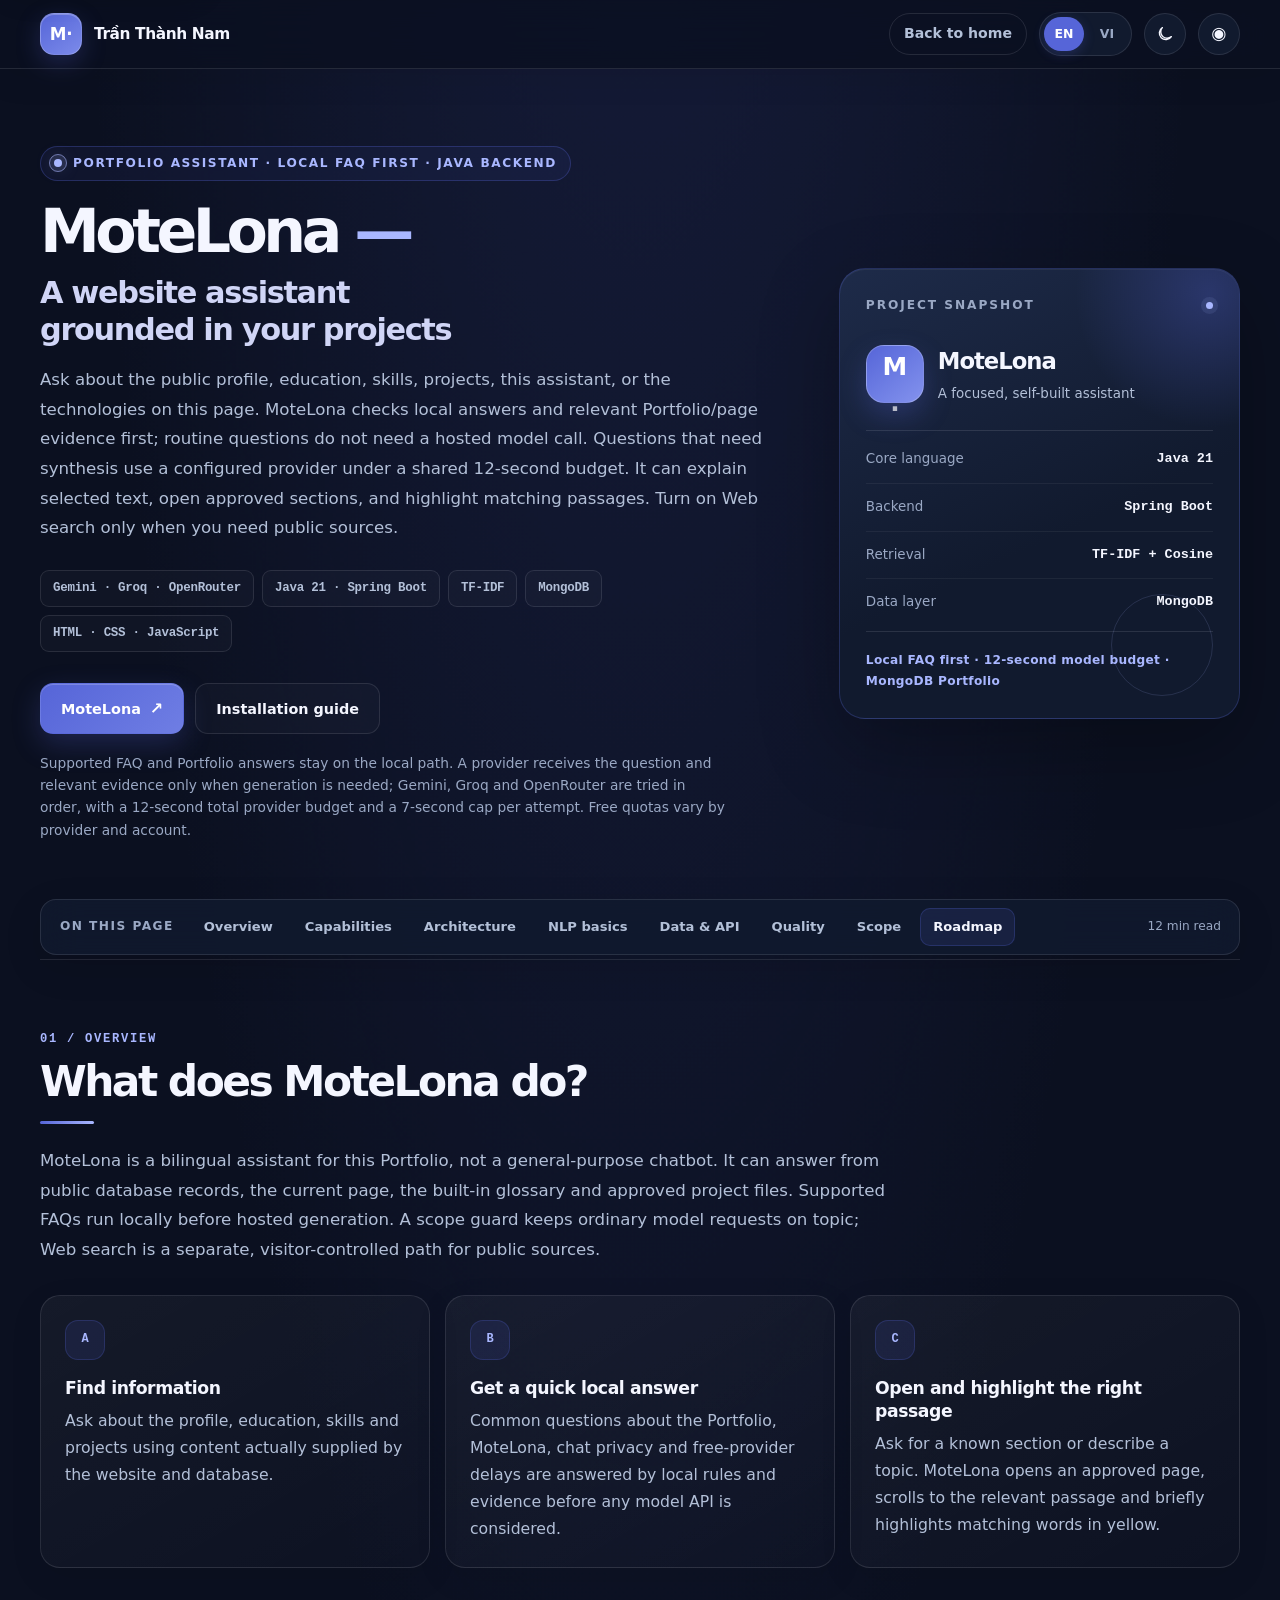
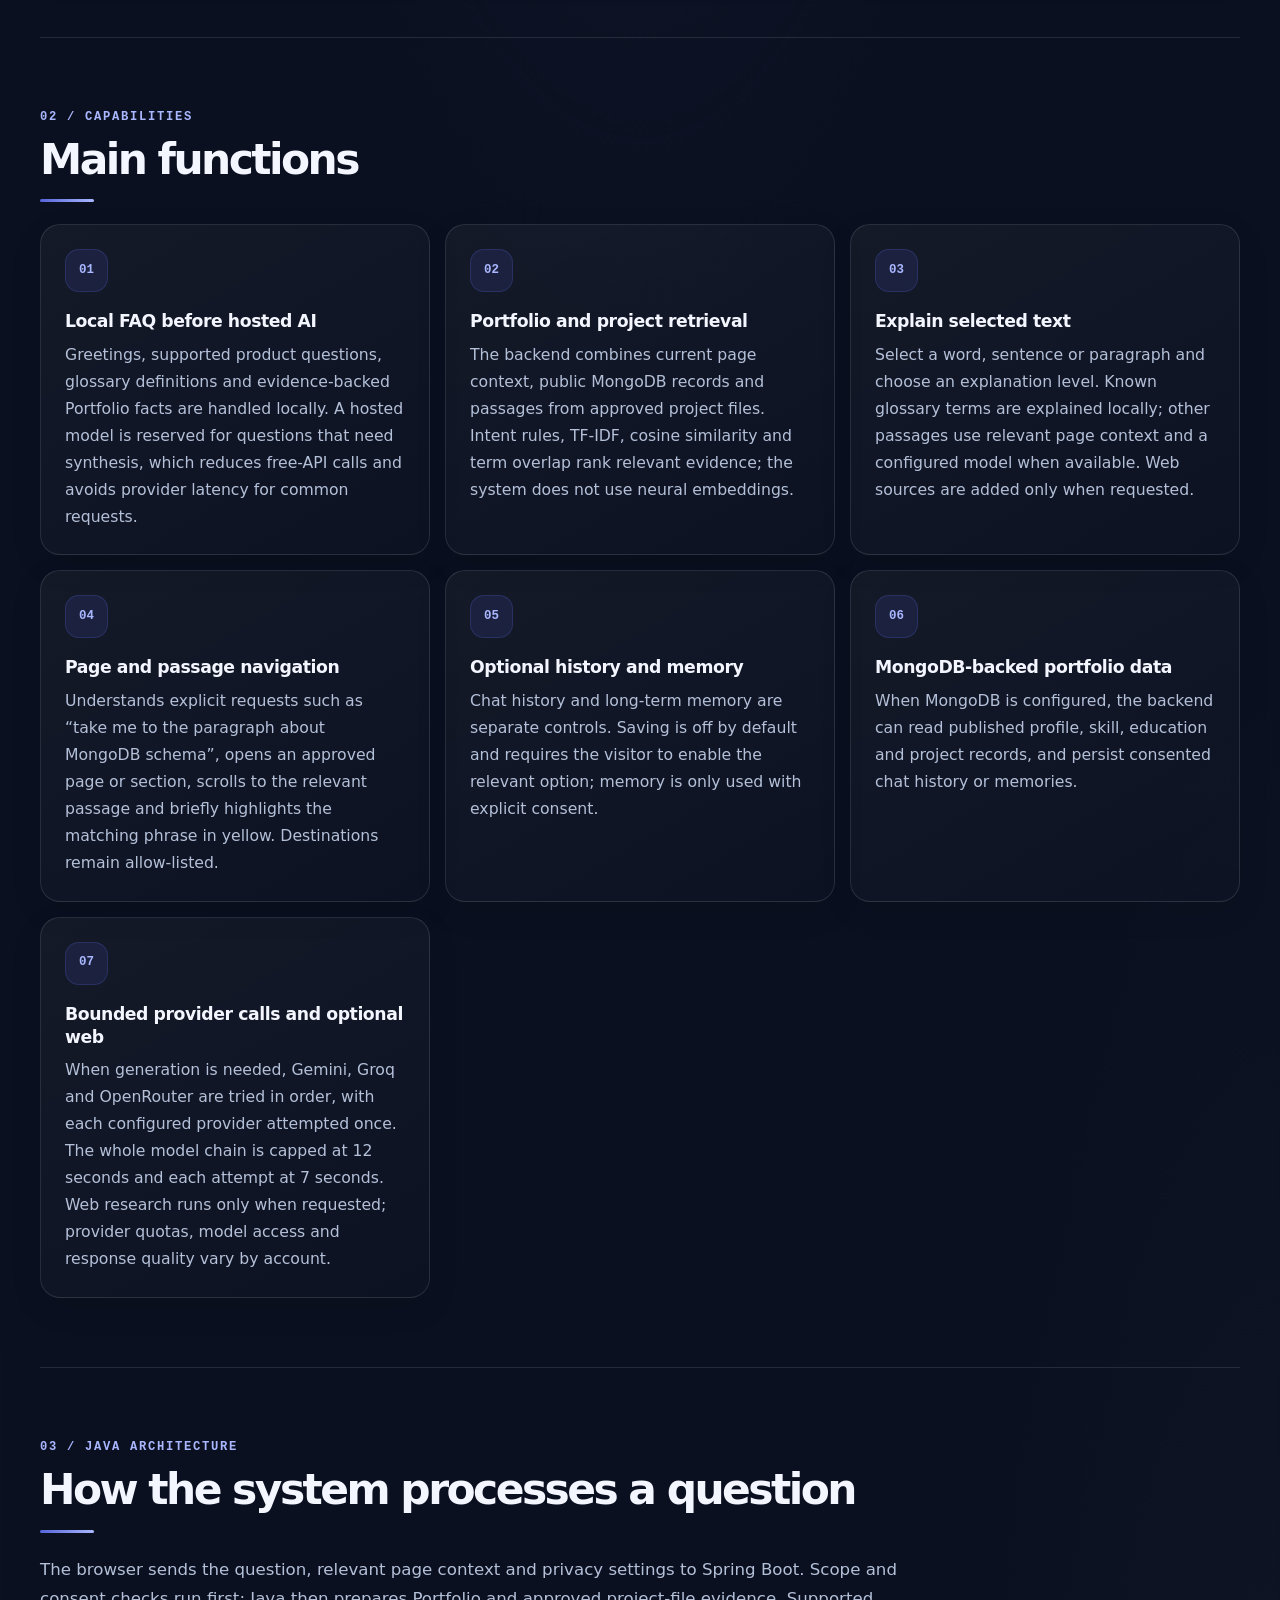
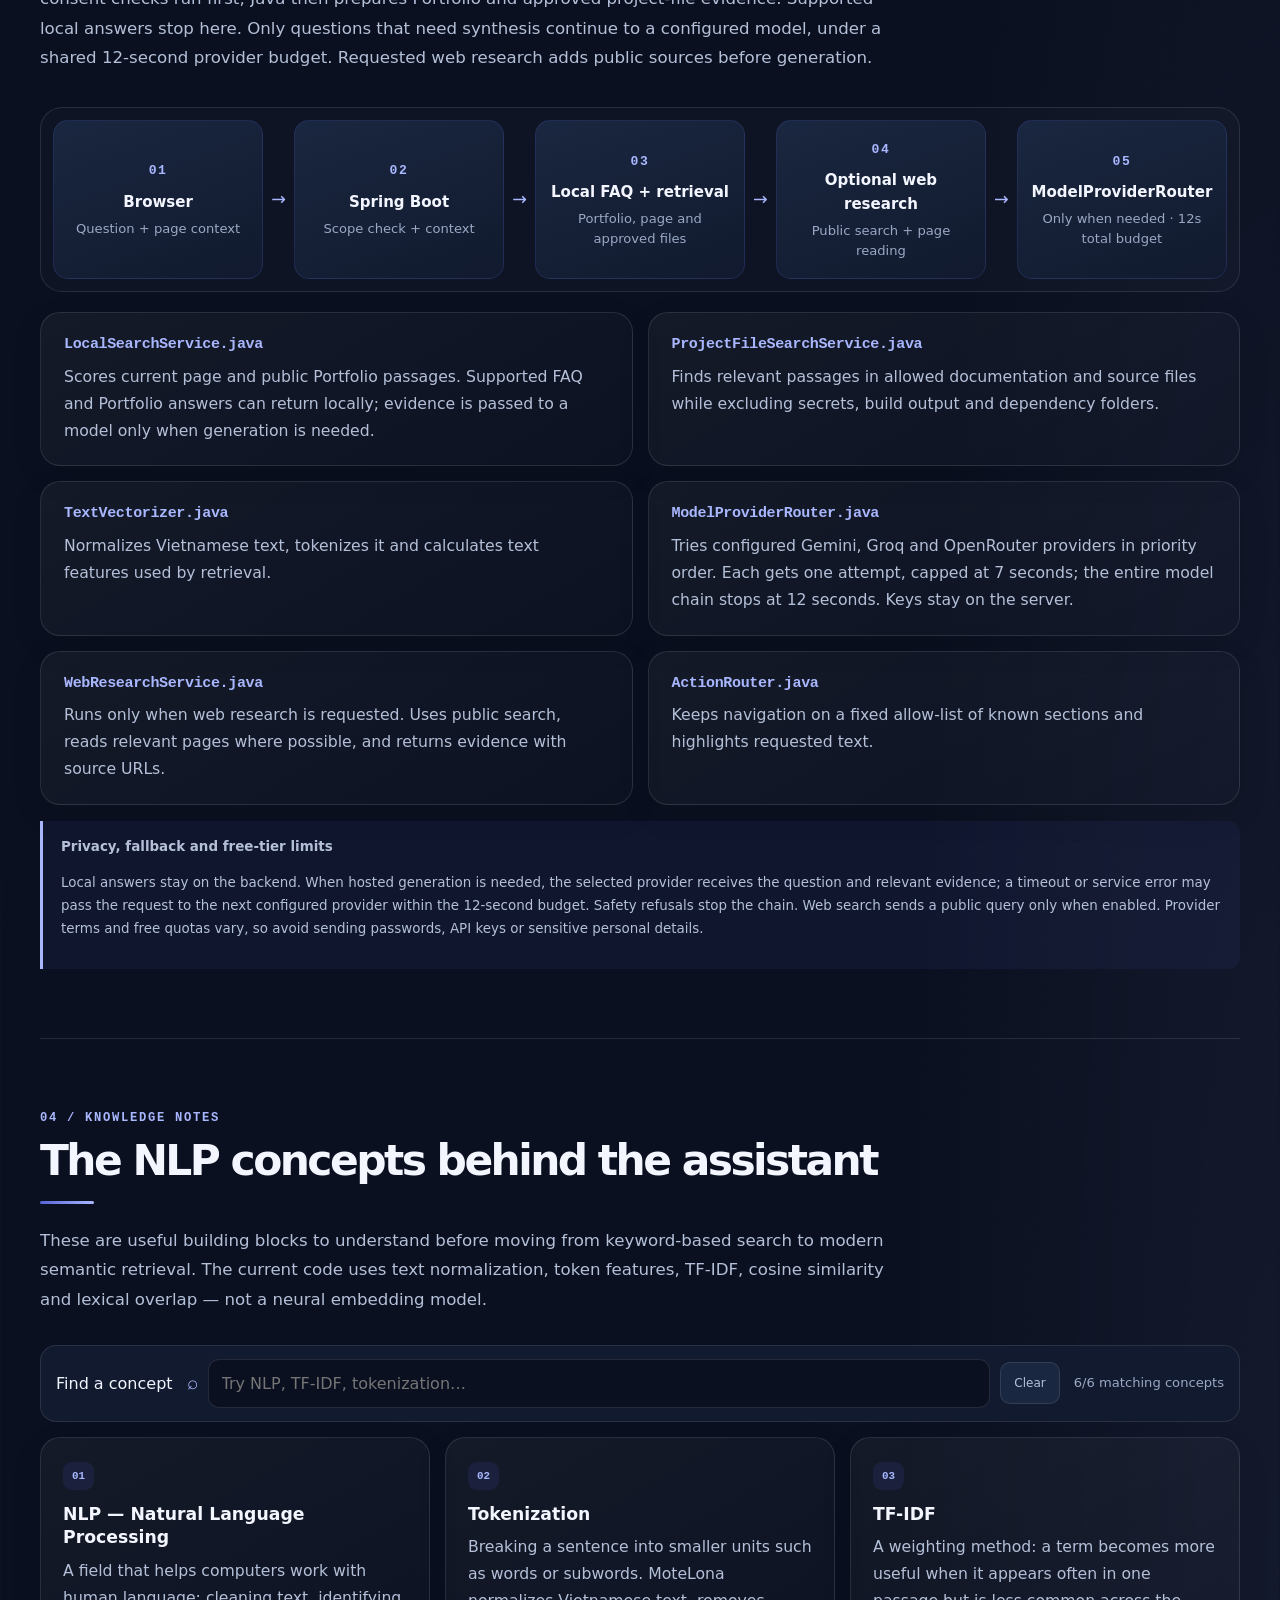
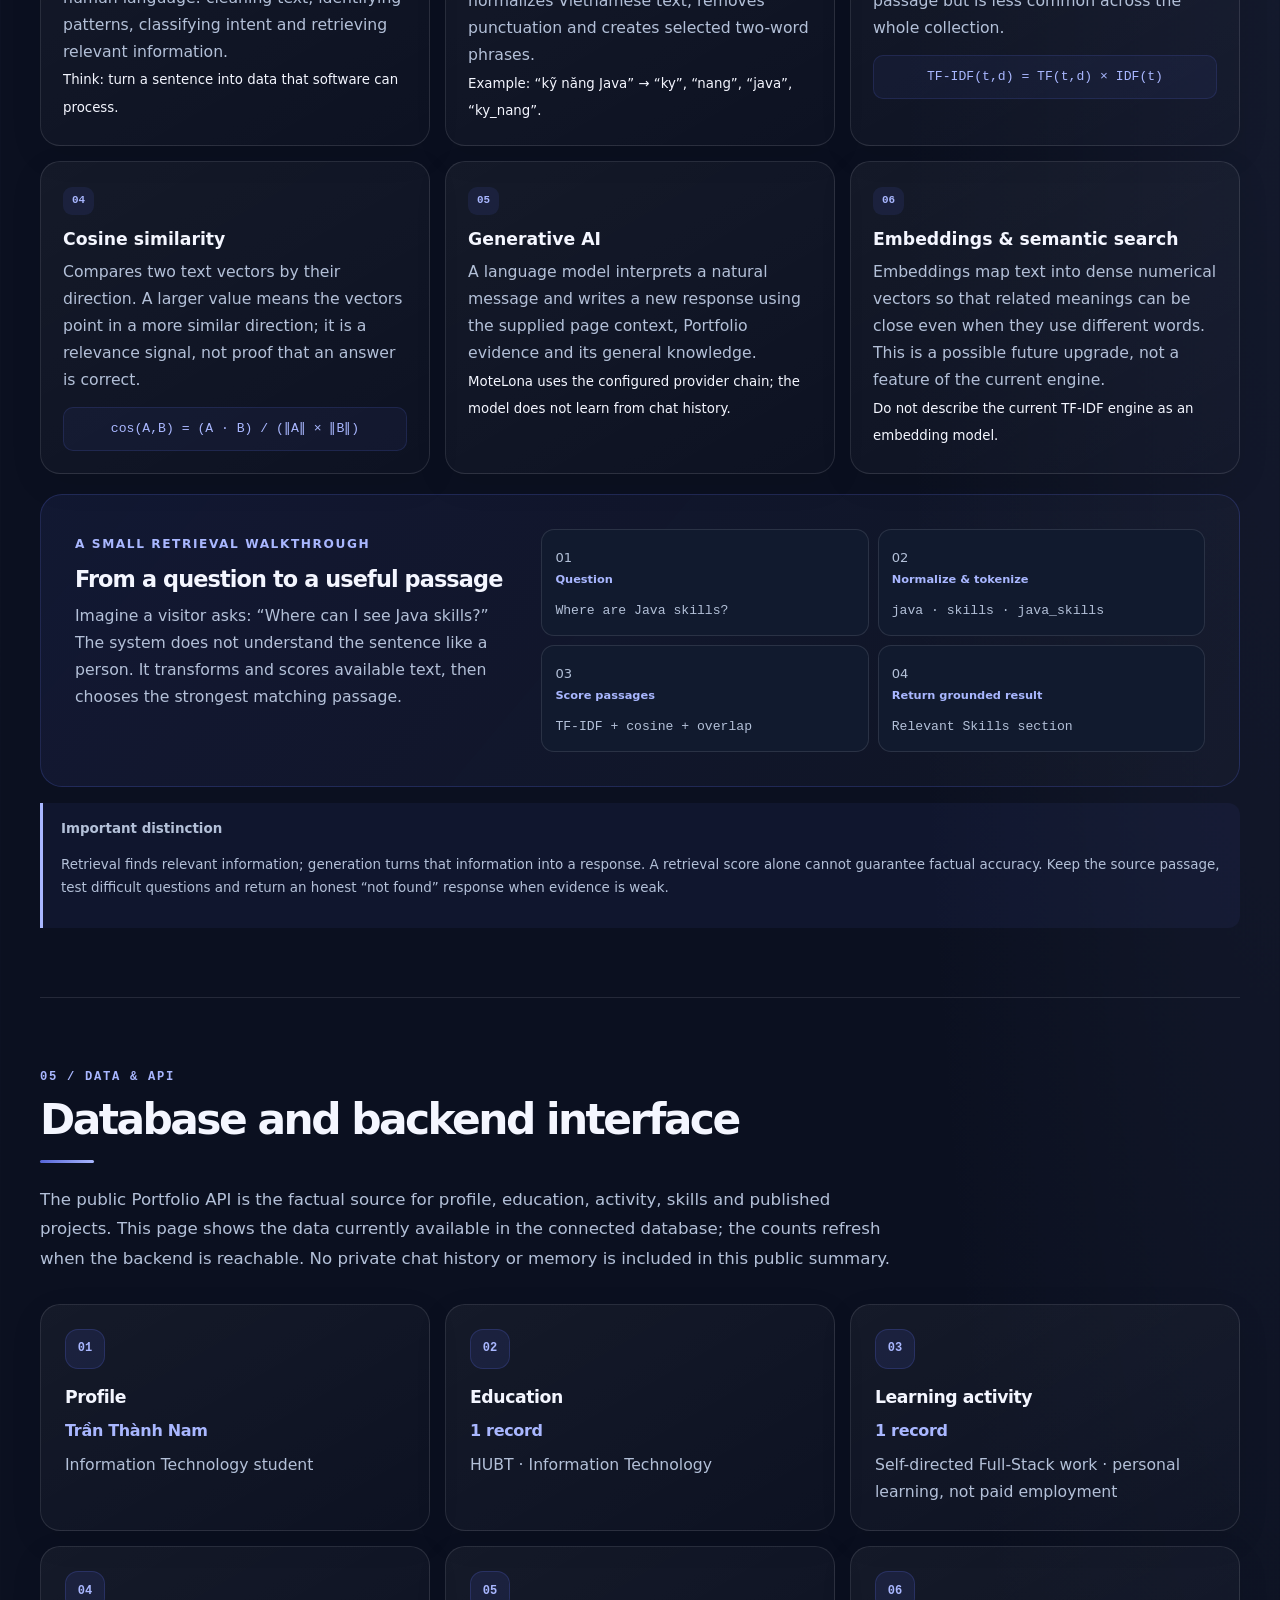
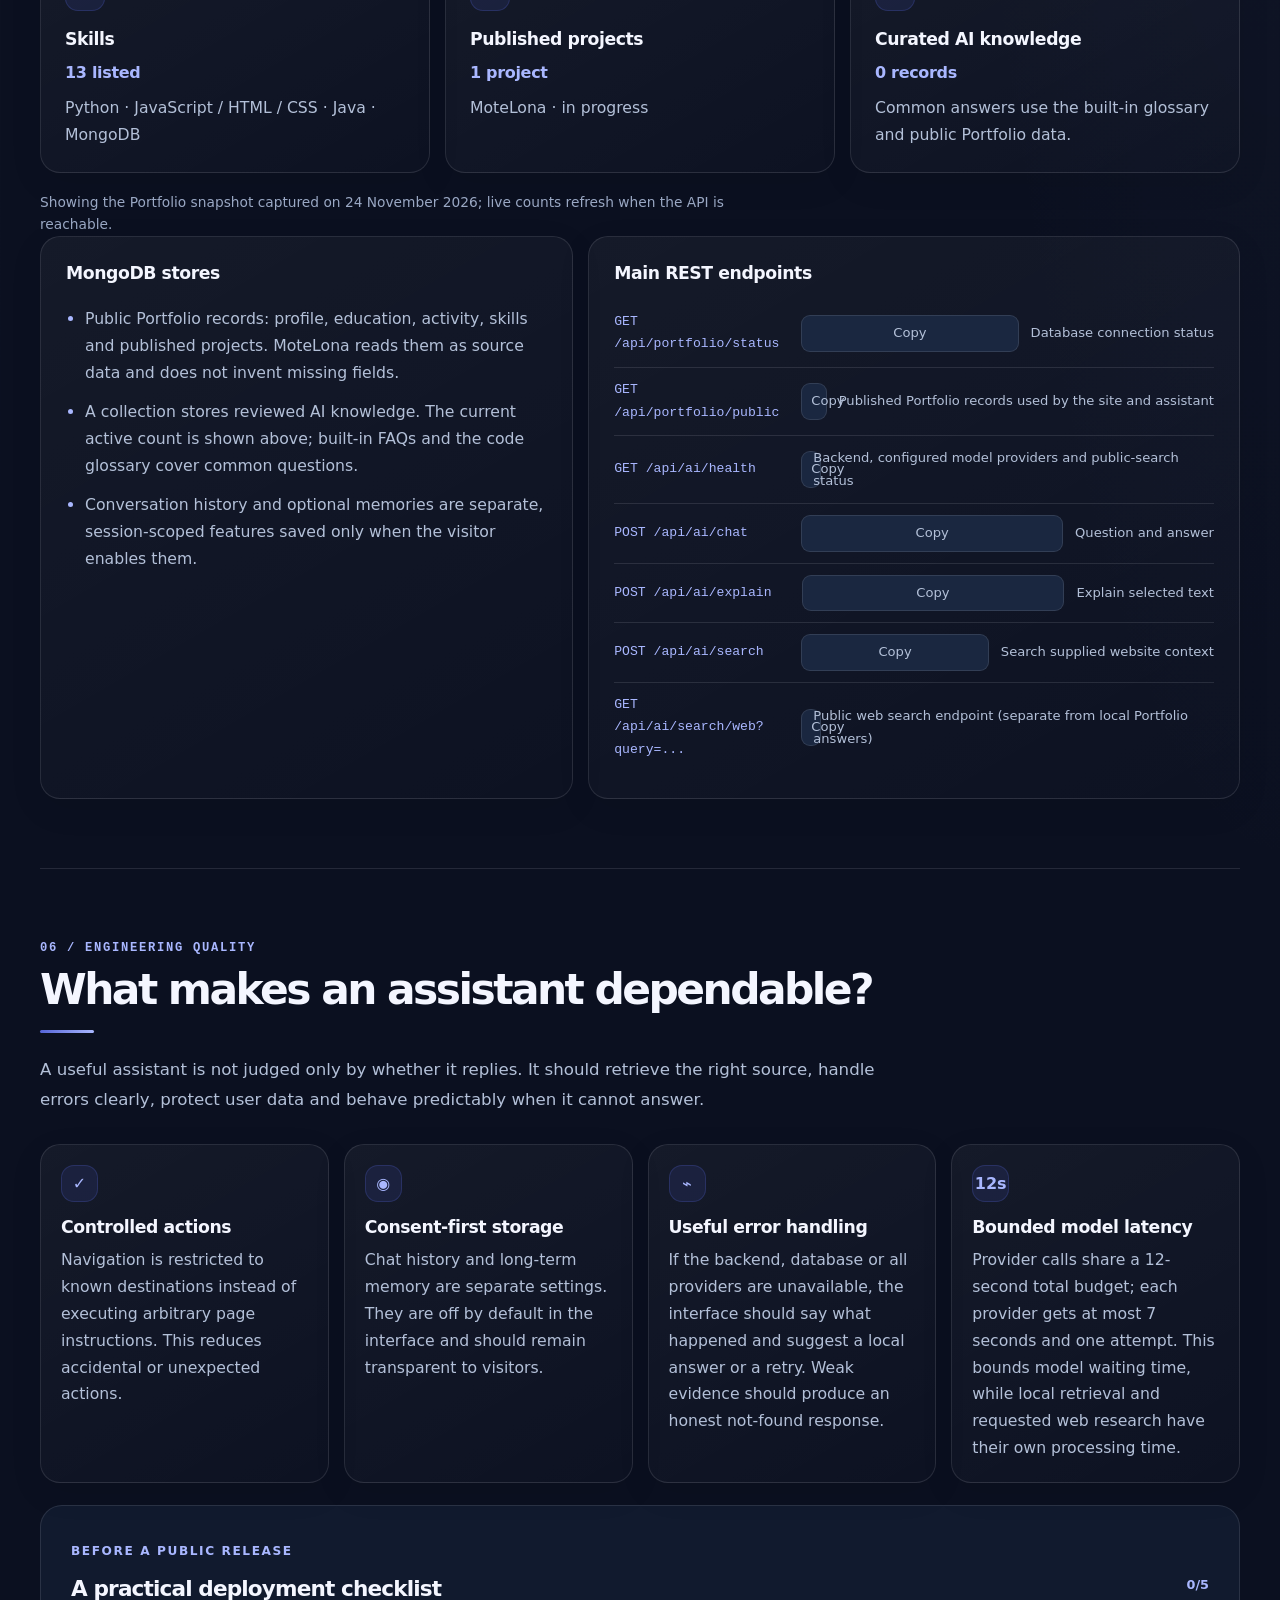
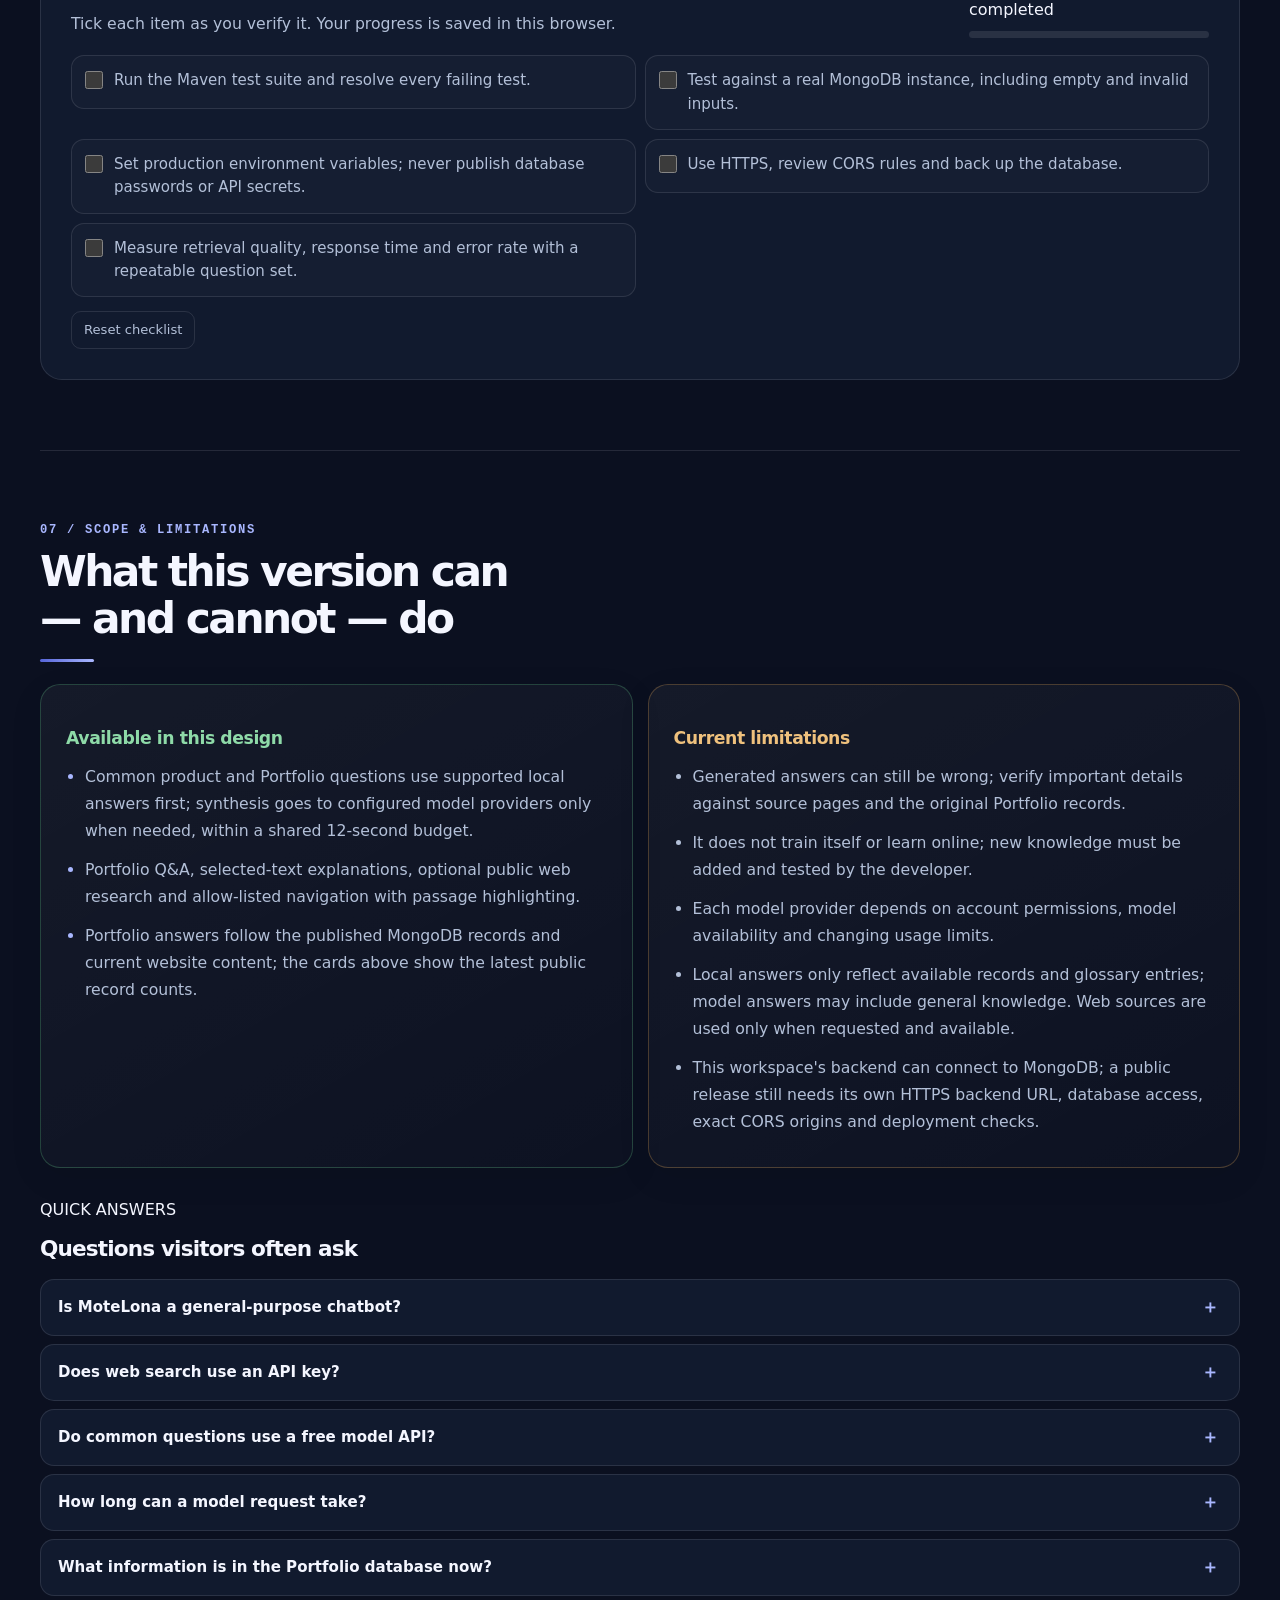
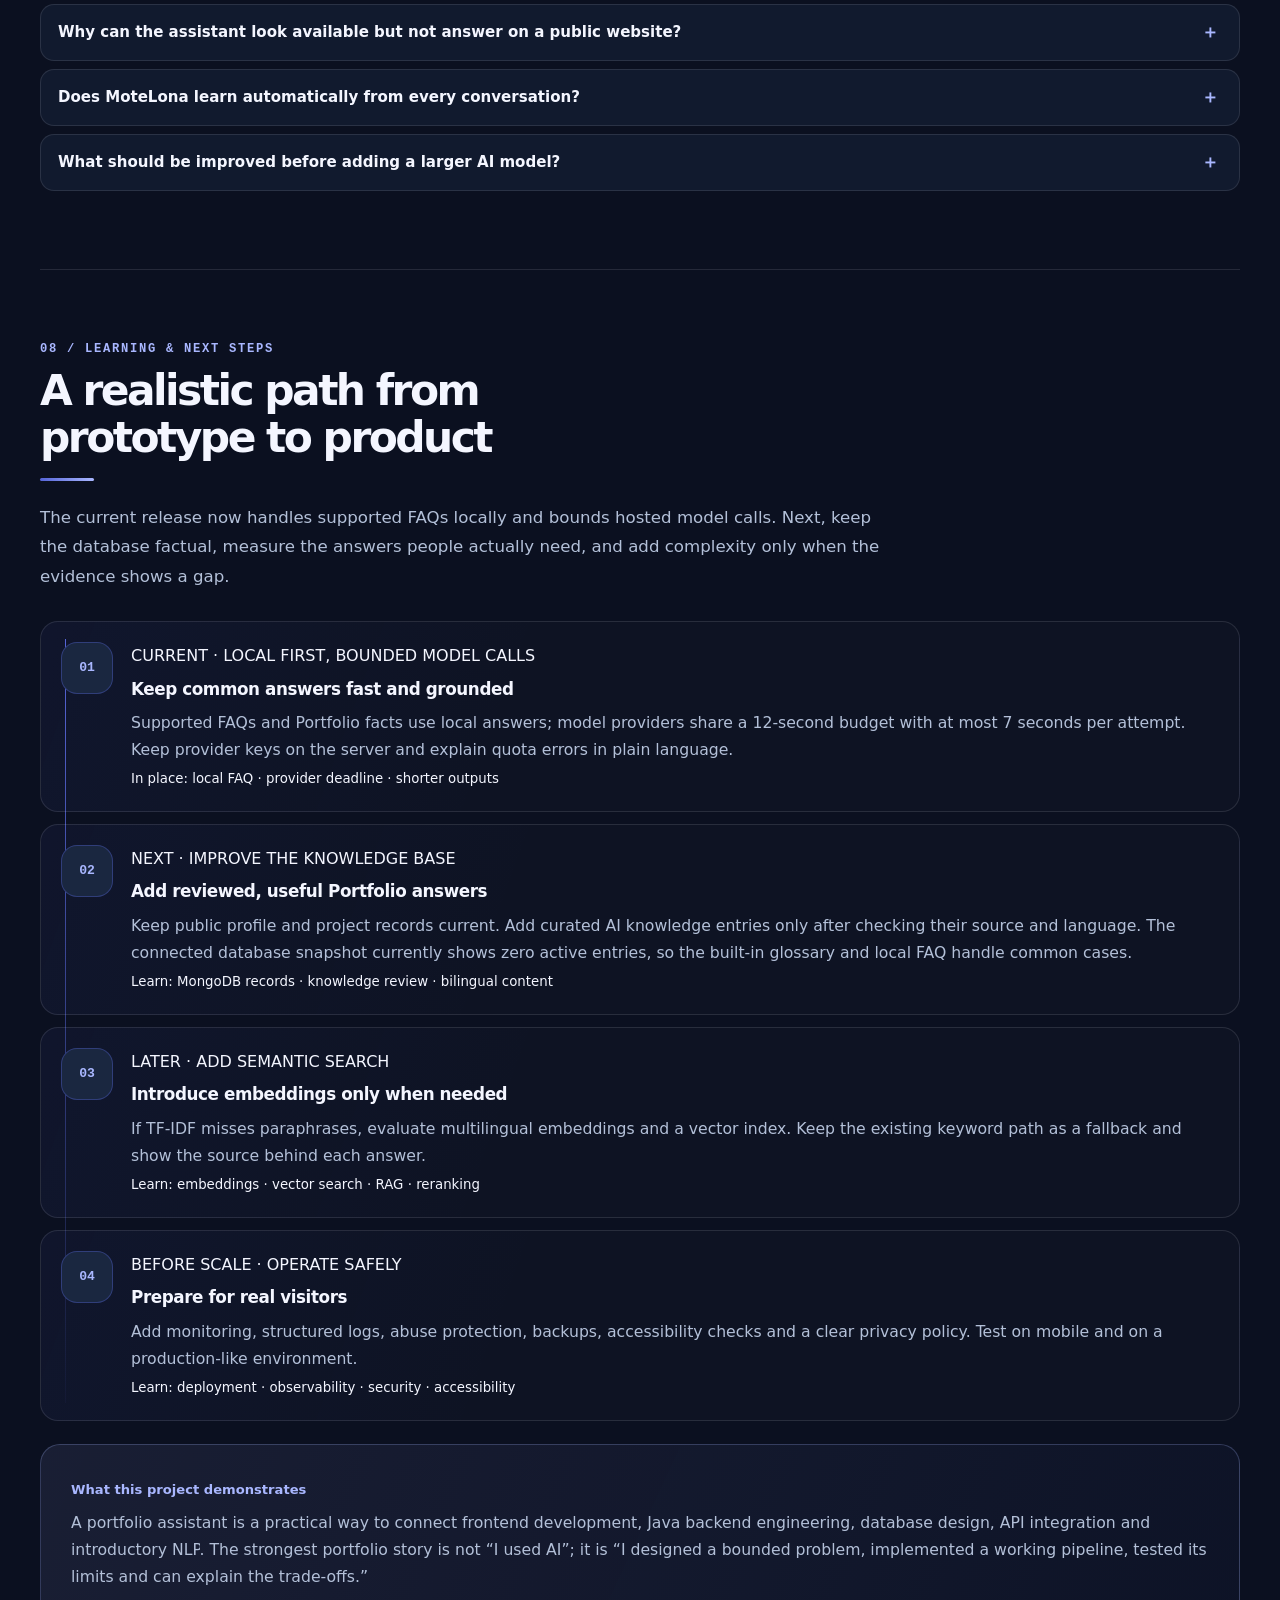
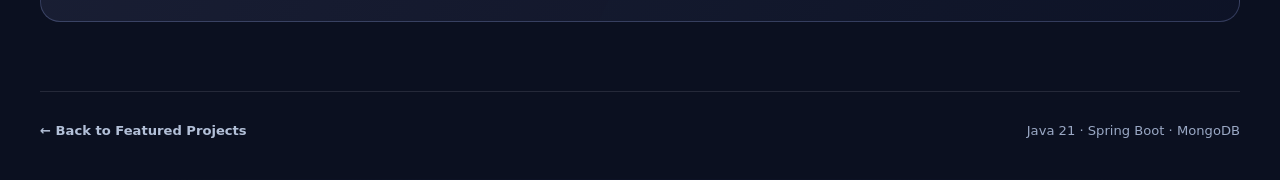
==== commit f110719b: "Sync local Portfolio_Web project" ====
--- a/Project/1/motelona.html
+++ b/Project/1/motelona.html
@@ -3,19 +3,19 @@
 <head>
   <meta charset="utf-8">
   <meta name="viewport" content="width=device-width, initial-scale=1, viewport-fit=cover">
-  <meta name="theme-color" content="#0b1411">
-<meta name="description" content="Explore MoteLona: a Java website agent with MySQL-backed portfolio Q&A, safe page navigation, yellow text highlights, a technical glossary and opt-in DuckDuckGo web search without an AI API key." data-en="Explore MoteLona: a Java website agent with MySQL-backed portfolio Q&amp;A, safe page navigation, yellow text highlights, a technical glossary and opt-in DuckDuckGo web search without an AI API key." data-vi="Khám phá MoteLona: trợ lý AI website bằng Java và MySQL, dẫn đến nội dung liên quan, tô vàng đoạn cần xem, giải thích thuật ngữ và tìm web khi được yêu cầu, không cần API AI.">
+  <meta name="theme-color" content="#0B1020">
+<meta name="description" content="MoteLona answers common Portfolio questions locally, uses MongoDB-backed profile data, and bounds hosted model calls to a shared 12-second budget." data-en="MoteLona answers common Portfolio questions locally, uses MongoDB-backed profile data, and bounds hosted model calls to a shared 12-second budget." data-vi="MoteLona trả lời câu hỏi Portfolio thường gặp bằng dữ liệu cục bộ, dùng hồ sơ từ MongoDB và giới hạn tổng thời gian gọi model ở 12 giây.">
 <meta property="og:type" content="article">
-<meta property="og:title" content="MoteLona — Java Website Agent" data-en="MoteLona — Java Website Agent" data-vi="MoteLona — Trợ lý AI website bằng Java">
-<meta property="og:description" content="A website assistant that navigates to useful passages, highlights text, explains technical terms, and searches the web only when asked." data-en="A website assistant that navigates to useful passages, highlights text, explains technical terms, and searches the web only when asked." data-vi="Trợ lý website dẫn đến đoạn cần xem, tô vàng nội dung, giải thích thuật ngữ và chỉ tìm trên web khi được yêu cầu.">
+<meta property="og:title" content="MoteLona — AI Website Assistant" data-en="MoteLona — AI Website Assistant" data-vi="MoteLona — Trợ lý AI cho website">
+<meta property="og:description" content="Local Portfolio answers, live MongoDB facts, a 12-second model budget, optional web research, and guided page navigation." data-en="Local Portfolio answers, live MongoDB facts, a 12-second model budget, optional web research, and guided page navigation." data-vi="Hỏi đáp Portfolio cục bộ, dữ liệu MongoDB, ngân sách model 12 giây, tìm web tùy chọn và điều hướng nội dung.">
 <meta property="og:image" content="../../assets/images/narrow-ai.jpg">
 <meta name="twitter:card" content="summary_large_image">
-<meta name="twitter:title" content="MoteLona — Java Website Agent" data-en="MoteLona — Java Website Agent" data-vi="MoteLona — Trợ lý AI website bằng Java">
-<meta name="twitter:description" content="A website assistant that navigates to useful passages, highlights text, explains technical terms, and searches the web only when asked." data-en="A website assistant that navigates to useful passages, highlights text, explains technical terms, and searches the web only when asked." data-vi="Trợ lý website dẫn đến đoạn cần xem, tô vàng nội dung, giải thích thuật ngữ và chỉ tìm trên web khi được yêu cầu.">
-<link rel="icon" href="data:image/svg+xml,%3Csvg xmlns=%27http://www.w3.org/2000/svg%27 viewBox=%270 0 40 40%27%3E%3Crect width=%2740%27 height=%2740%27 rx=%2710%27 fill=%27%23247A53%27/%3E%3Ctext x=%2720%27 y=%2727%27 font-size=%2721%27 font-family=%27Arial%27 font-weight=%27bold%27 text-anchor=%27middle%27 fill=%27white%27%3EM%C2%B7%3C/text%3E%3C/svg%3E">
-  <title>MoteLona — AI Website Agent | Trần Thành Nam</title>
-  <link rel="stylesheet" href="../../assets/css/motelona-premium.css?v=20261118-agent">
-  <link rel="stylesheet" href="../../assets/css/typography-refinement.css?v=20261118-agent">
+<meta name="twitter:title" content="MoteLona — AI Website Assistant" data-en="MoteLona — AI Website Assistant" data-vi="MoteLona — Trợ lý AI cho website">
+<meta name="twitter:description" content="Local Portfolio answers, live MongoDB facts, a 12-second model budget, optional web research, and guided page navigation." data-en="Local Portfolio answers, live MongoDB facts, a 12-second model budget, optional web research, and guided page navigation." data-vi="Hỏi đáp Portfolio cục bộ, dữ liệu MongoDB, ngân sách model 12 giây, tìm web tùy chọn và điều hướng nội dung.">
+<link rel="icon" href="data:image/svg+xml,%3Csvg xmlns=%27http://www.w3.org/2000/svg%27 viewBox=%270 0 40 40%27%3E%3Crect width=%2740%27 height=%2740%27 rx=%2710%27 fill=%27%234957C8%27/%3E%3Ctext x=%2720%27 y=%2727%27 font-size=%2721%27 font-family=%27Arial%27 font-weight=%27bold%27 text-anchor=%27middle%27 fill=%27white%27%3EM%C2%B7%3C/text%3E%3C/svg%3E">
+  <title>MoteLona — AI Website Assistant | Trần Thành Nam</title>
+  <link rel="stylesheet" href="../../assets/css/motelona-premium.css?v=20261124-database-summary">
+  <link rel="stylesheet" href="../../assets/css/typography-refinement.css?v=20261121-agentic">
   <style id="motelona-detail-launcher-scope">
     /* Keep the global floating assistant on index.html; hide it only on this detail page. */
     .motelona-detail-root .motelona-ai-launcher { display: none !important; }
@@ -23,7 +23,7 @@
 </head>
 <body>
   <a class="ml-skip-link" href="#main-content" data-en="Skip to main content" data-vi="Bỏ qua điều hướng, đến nội dung chính">Skip to main content</a>
-  <div class="animfolio-container motelona-detail-root" data-portfolio-theme="tree">
+  <div class="animfolio-container motelona-detail-root" data-portfolio-theme="midnight">
     <header class="ml-topbar">
       <a class="ml-brand" href="../../index.html" aria-label="Back to Trần Thành Nam portfolio"><span class="ml-brand-mark" aria-hidden="true">M·</span><span class="ml-brand-name-full">Trần Thành Nam</span></a>
       <div class="ml-top-actions">
@@ -40,7 +40,7 @@
           <summary title="Choose color scheme" aria-label="Choose color scheme"><span aria-hidden="true">◉</span></summary>
           <div class="ml-color-menu" role="group" aria-label="Color schemes">
             <span class="ml-color-heading" data-en="Color themes" data-vi="Bảng màu">Color themes</span>
-            <button type="button" class="ml-color-option" data-theme-choice="tree" aria-pressed="true"><span class="ml-color-swatch ml-swatch-tree" aria-hidden="true"></span><span data-en="Green Canopy" data-vi="Tán cây xanh">Green Canopy</span></button>
+            <button type="button" class="ml-color-option" data-theme-choice="tree" aria-pressed="false"><span class="ml-color-swatch ml-swatch-tree" aria-hidden="true"></span><span data-en="Green Canopy" data-vi="Tán cây xanh">Green Canopy</span></button>
             <button type="button" class="ml-color-option" data-theme-choice="peach" aria-pressed="false"><span class="ml-color-swatch ml-swatch-peach" aria-hidden="true"></span><span data-en="Peach Blossom" data-vi="Hoa đào">Peach Blossom</span></button>
             <button type="button" class="ml-color-option" data-theme-choice="apricot" aria-pressed="false"><span class="ml-color-swatch ml-swatch-apricot" aria-hidden="true"></span><span data-en="Golden Apricot" data-vi="Hoa mai vàng">Golden Apricot</span></button>
             <button type="button" class="ml-color-option" data-theme-choice="rainbow" aria-pressed="false"><span class="ml-color-swatch ml-swatch-rainbow" aria-hidden="true"></span><span data-en="Rainbow Spectrum" data-vi="Cầu vồng chuyển sắc">Rainbow Spectrum</span></button>
@@ -53,17 +53,17 @@
       <section class="ml-hero">
         <div class="ml-hero-layout">
           <div class="ml-hero-copy">
-        <div class="ml-kicker"><span class="ml-live-dot"></span><span data-en="JAVA WEBSITE AGENT · LOCAL READY" data-vi="TRỢ LÝ AI WEBSITE BẰNG JAVA · CHẠY CỤC BỘ">JAVA WEBSITE AGENT · LOCAL READY</span></div>
-        <h1>MoteLona<span> — </span><em data-en="A website agent that can show you where to look" data-vi="AI Agent giúp bạn tìm đúng nội dung trên website">A website agent that can show you where to look</em></h1>
-        <p class="ml-lead" data-en="Ask about this portfolio, request an explanation, or ask MoteLona to open the relevant page and paragraph. It highlights the matching phrase in yellow. For questions outside the site, explicitly enable web search to review public DuckDuckGo sources. The Java assistant uses no external AI API key." data-vi="Hỏi về Portfolio, yêu cầu giải thích hoặc bảo MoteLona mở đúng trang và đoạn cần xem. Nội dung phù hợp sẽ được tô vàng. Với câu hỏi ngoài website, hãy chủ động bật Tìm web để xem nguồn công khai từ DuckDuckGo. Trợ lý chạy bằng Java và không cần khóa API AI.">Ask about this portfolio, request an explanation, or ask MoteLona to open the relevant page and paragraph. It highlights the matching phrase in yellow. For questions outside the site, explicitly enable web search to review public DuckDuckGo sources. The Java assistant uses no external AI API key.</p>
+        <div class="ml-kicker"><span class="ml-live-dot"></span><span data-en="PORTFOLIO ASSISTANT · LOCAL FAQ FIRST · JAVA BACKEND" data-vi="TRỢ LÝ PORTFOLIO · ƯU TIÊN FAQ CỤC BỘ · BACKEND JAVA">PORTFOLIO ASSISTANT · LOCAL FAQ FIRST · JAVA BACKEND</span></div>
+        <h1>MoteLona<span> — </span><em data-en="A website assistant grounded in your projects" data-vi="Trợ lý AI dựa trên nội dung dự án của bạn">A website assistant grounded in your projects</em></h1>
+        <p class="ml-lead" data-en="Ask about the public profile, education, skills, projects, this assistant, or the technologies on this page. MoteLona checks local answers and relevant Portfolio/page evidence first; routine questions do not need a hosted model call. Questions that need synthesis use a configured provider under a shared 12-second budget. It can explain selected text, open approved sections, and highlight matching passages. Turn on Web search only when you need public sources." data-vi="Hỏi về hồ sơ công khai, học vấn, kỹ năng, dự án, trợ lý này hoặc công nghệ trên trang. MoteLona ưu tiên câu trả lời cục bộ và dữ liệu Portfolio/trang liên quan; câu hỏi thường gặp không cần gọi model bên ngoài. Câu cần tổng hợp mới dùng provider đã cấu hình, trong ngân sách chung 12 giây. Trợ lý có thể giải thích đoạn được chọn, mở mục được phép và tô sáng nội dung phù hợp. Chỉ bật Tìm web khi cần nguồn công khai.">Ask about the public profile, education, skills, projects, this assistant, or the technologies on this page. MoteLona checks local answers and relevant Portfolio/page evidence first; routine questions do not need a hosted model call. Questions that need synthesis use a configured provider under a shared 12-second budget. It can explain selected text, open approved sections, and highlight matching passages. Turn on Web search only when you need public sources.</p>
         <div class="ml-tags" aria-label="Technology stack">
-          <span>Java 21</span><span>Spring Boot</span><span>TF-IDF</span><span>Cosine Similarity</span><span>MySQL 8</span><span>HTML · CSS · JavaScript</span>
+          <span>Gemini · Groq · OpenRouter</span><span>Java 21 · Spring Boot</span><span>TF-IDF</span><span>MongoDB</span><span>HTML · CSS · JavaScript</span>
         </div>
         <div class="ml-hero-actions">
           <button type="button" class="ml-button ml-button-primary" data-motelona-open data-en="MoteLona" data-vi="MoteLona" aria-label="Open MoteLona">MoteLona</button>
-          <a class="ml-button ml-button-secondary" href="../../main_document/02_HUONG_DAN_CAI_DAT_SU_DUNG.md" target="_blank" rel="noopener noreferrer" data-en="Installation guide" data-vi="Hướng dẫn cài đặt">Installation guide</a>
-        </div>
-        <p class="ml-note" data-en="Web search runs only when a visitor asks for it or turns on Web search. The query is sent to DuckDuckGo's public HTML search page; results include source links and should not be treated as verified facts." data-vi="Tìm web chỉ chạy khi người xem chủ động yêu cầu hoặc bật nút Tìm web. Truy vấn được gửi đến trang tìm kiếm HTML công khai của DuckDuckGo. Kết quả có liên kết nguồn và cần được kiểm tra trước khi sử dụng.">Web search runs only when a visitor asks for it or turns on Web search. The query is sent to DuckDuckGo's public HTML search page; results include source links and should not be treated as verified facts.</p>
+          <a class="ml-button ml-button-secondary" href="../../docs/setup-and-run.md" target="_blank" rel="noopener noreferrer" data-en="Installation guide" data-vi="Hướng dẫn cài đặt">Installation guide</a>
+        </div>
+        <p class="ml-note" data-en="Supported FAQ and Portfolio answers stay on the local path. A provider receives the question and relevant evidence only when generation is needed; Gemini, Groq and OpenRouter are tried in order, with a 12-second total provider budget and a 7-second cap per attempt. Free quotas vary by provider and account." data-vi="FAQ và câu hỏi Portfolio có căn cứ được xử lý cục bộ. Provider chỉ nhận câu hỏi cùng dữ liệu liên quan khi cần tạo sinh; hệ thống thử Gemini, Groq rồi OpenRouter, tối đa 12 giây tổng và 7 giây mỗi lượt thử. Hạn mức miễn phí tùy nhà cung cấp và tài khoản.">Supported FAQ and Portfolio answers stay on the local path. A provider receives the question and relevant evidence only when generation is needed; Gemini, Groq and OpenRouter are tried in order, with a 12-second total provider budget and a 7-second cap per attempt. Free quotas vary by provider and account.</p>
           </div>
           <aside class="ml-snapshot" aria-label="Project snapshot">
             <div class="ml-snapshot-top"><span data-en="PROJECT SNAPSHOT" data-vi="TỔNG QUAN DỰ ÁN">PROJECT SNAPSHOT</span><span class="ml-snapshot-pulse" aria-hidden="true"></span></div>
@@ -72,9 +72,9 @@
               <div><span data-en="Core language" data-vi="Ngôn ngữ lõi">Core language</span><strong>Java 21</strong></div>
               <div><span data-en="Backend" data-vi="Backend">Backend</span><strong>Spring Boot</strong></div>
               <div><span data-en="Retrieval" data-vi="Truy xuất">Retrieval</span><strong>TF-IDF + Cosine</strong></div>
-              <div><span data-en="Data layer" data-vi="Dữ liệu">Data layer</span><strong>MySQL 8</strong></div>
+              <div><span data-en="Data layer" data-vi="Dữ liệu">Data layer</span><strong>MongoDB</strong></div>
             </div>
-            <p class="ml-snapshot-foot" data-en="Prototype · Local processing · No external AI key" data-vi="Nguyên mẫu · Xử lý cục bộ · Không cần khóa API AI ngoài">Prototype · Local processing · No external AI key</p>
+            <p class="ml-snapshot-foot" data-en="Local FAQ first · 12-second model budget · MongoDB Portfolio" data-vi="Ưu tiên FAQ cục bộ · Ngân sách model 12 giây · Portfolio MongoDB">Local FAQ first · 12-second model budget · MongoDB Portfolio</p>
           </aside>
         </div>
       </section>
@@ -93,10 +93,10 @@
 
       <section class="ml-section" id="overview">
         <div class="ml-section-heading"><span data-en="01 / OVERVIEW" data-vi="01 / TỔNG QUAN">01 / OVERVIEW</span><h2 data-en="What does MoteLona do?" data-vi="MoteLona hỗ trợ những việc gì?">What does MoteLona do?</h2></div>
-        <p class="ml-section-intro" data-en="MoteLona is not intended to be a general-purpose chatbot. It focuses on the information and interactions available on this portfolio, grounding its responses in page context, published portfolio records and a curated glossary." data-vi="MoteLona không hướng đến vai trò chatbot đa năng. Hệ thống tập trung vào dữ liệu và thao tác có trên Portfolio này; câu trả lời dựa trên ngữ cảnh trang, dữ liệu Portfolio đã công khai và bộ thuật ngữ được biên soạn sẵn.">MoteLona is not intended to be a general-purpose chatbot. It focuses on the information and interactions available on this portfolio, grounding its responses in page context, published portfolio records and a curated glossary.</p>
+        <p class="ml-section-intro" data-en="MoteLona is a bilingual assistant for this Portfolio, not a general-purpose chatbot. It can answer from public database records, the current page, the built-in glossary and approved project files. Supported FAQs run locally before hosted generation. A scope guard keeps ordinary model requests on topic; Web search is a separate, visitor-controlled path for public sources." data-vi="MoteLona là trợ lý song ngữ dành cho Portfolio này, không phải chatbot đa mục đích. Trợ lý trả lời từ dữ liệu công khai trong database, nội dung trang, từ điển tích hợp và file dự án được cho phép. FAQ hỗ trợ được xử lý cục bộ trước khi gọi model. Bộ lọc phạm vi giữ câu hỏi thông thường đúng chủ đề; Tìm web là luồng riêng do khách chủ động bật để lấy nguồn công khai.">MoteLona is a bilingual assistant for this Portfolio, not a general-purpose chatbot. It can answer from public database records, the current page, the built-in glossary and approved project files. Supported FAQs run locally before hosted generation. A scope guard keeps ordinary model requests on topic; Web search is a separate, visitor-controlled path for public sources.</p>
         <div class="ml-overview-grid">
           <article class="ml-overview-card"><span class="ml-card-number">A</span><h3 data-en="Find information" data-vi="Tìm thông tin">Find information</h3><p data-en="Ask about the profile, education, skills and projects using content actually supplied by the website and database." data-vi="Đặt câu hỏi về hồ sơ, học vấn, kỹ năng và dự án dựa trên nội dung thực tế được cung cấp bởi website và cơ sở dữ liệu.">Ask about the profile, education, skills and projects using content actually supplied by the website and database.</p></article>
-          <article class="ml-overview-card"><span class="ml-card-number">B</span><h3 data-en="Understand terms" data-vi="Hiểu thuật ngữ">Understand terms</h3><p data-en="Select text or ask about a technical phrase to receive a definition from the integrated glossary and available context." data-vi="Bôi đen một thuật ngữ kỹ thuật hoặc đặt câu hỏi về thuật ngữ đó để nhận phần giải thích từ từ điển tích hợp và ngữ cảnh hiện có.">Select text or ask about a technical phrase to receive a definition from the integrated glossary and available context.</p></article>
+          <article class="ml-overview-card"><span class="ml-card-number">B</span><h3 data-en="Get a quick local answer" data-vi="Nhận câu trả lời cục bộ nhanh">Get a quick local answer</h3><p data-en="Common questions about the Portfolio, MoteLona, chat privacy and free-provider delays are answered by local rules and evidence before any model API is considered." data-vi="Câu hỏi thường gặp về Portfolio, MoteLona, quyền riêng tư của chat và API miễn phí chạy chậm được xử lý bằng luật cùng dữ liệu cục bộ trước khi cân nhắc gọi model.">Common questions about the Portfolio, MoteLona, chat privacy and free-provider delays are answered by local rules and evidence before any model API is considered.</p></article>
           <article class="ml-overview-card"><span class="ml-card-number">C</span><h3 data-en="Open and highlight the right passage" data-vi="Mở đúng mục và tô vàng đoạn cần xem">Open and highlight the right passage</h3><p data-en="Ask for a known section or describe a topic. MoteLona opens an approved page, scrolls to the relevant passage and briefly highlights matching words in yellow." data-vi="Yêu cầu một mục cụ thể hoặc mô tả chủ đề. MoteLona mở trang được cho phép, cuộn đến đoạn liên quan và tạm thời tô vàng cụm từ khớp.">Ask for a known section or describe a topic. MoteLona opens an approved page, scrolls to the relevant passage and briefly highlights matching words in yellow.</p></article>
         </div>
       </section>
@@ -104,37 +104,39 @@
       <section class="ml-section" id="features">
         <div class="ml-section-heading"><span data-en="02 / CAPABILITIES" data-vi="02 / CHỨC NĂNG">02 / CAPABILITIES</span><h2 data-en="Main functions" data-vi="Các chức năng chính">Main functions</h2></div>
         <div class="ml-feature-grid">
-          <article class="ml-feature"><div class="ml-feature-icon">01</div><h3 data-en="Portfolio Q&A" data-vi="Hỏi đáp về Portfolio">Portfolio Q&amp;A</h3><p data-en="Recognizes question groups such as profile, education, skills, projects, experience, contact and CV, then retrieves matching information from the supplied page context and Portfolio data." data-vi="Nhận diện các nhóm câu hỏi như hồ sơ, học vấn, kỹ năng, dự án, kinh nghiệm, liên hệ và CV, sau đó truy xuất dữ liệu phù hợp từ ngữ cảnh trang và dữ liệu Portfolio.">Recognizes question groups such as profile, education, skills, projects, experience, contact and CV, then retrieves matching information from the supplied page context and Portfolio data.</p></article>
-          <article class="ml-feature"><div class="ml-feature-icon">02</div><h3 data-en="Website text search" data-vi="Tìm kiếm văn bản trên website">Website text search</h3><p data-en="Searches the text available from the current page context. TF-IDF and term overlap help rank passages that best match the query." data-vi="Tìm kiếm trong phần văn bản được gửi từ trang hiện tại. TF-IDF và mức độ trùng khớp từ khóa được dùng để xếp hạng các đoạn nội dung phù hợp với truy vấn.">Searches the text available from the current page context. TF-IDF and term overlap help rank passages that best match the query.</p></article>
-          <article class="ml-feature"><div class="ml-feature-icon">03</div><h3 data-en="Explain selected terms" data-vi="Giải thích phần được chọn">Explain selected terms</h3><p data-en="Visitors can select a technical term and request a basic explanation. The glossary covers concepts such as NLP, tokenization, TF-IDF and cosine similarity." data-vi="Khách truy cập có thể bôi đen thuật ngữ kỹ thuật và yêu cầu giải thích cơ bản. Từ điển hiện có các khái niệm như NLP, tokenization, TF-IDF và cosine similarity.">Visitors can select a technical term and request a basic explanation. The glossary covers concepts such as NLP, tokenization, TF-IDF and cosine similarity.</p></article>
-          <article class="ml-feature"><div class="ml-feature-icon">04</div><h3 data-en="Page and passage navigation" data-vi="Điều hướng đến trang và đoạn văn">Page and passage navigation</h3><p data-en="Understands explicit requests such as “take me to the paragraph about MySQL schema”, opens an approved page or section, scrolls to the relevant passage and briefly highlights the matching phrase in yellow. Destinations remain allow-listed." data-vi="Hiểu yêu cầu như “đưa tôi đến đoạn nói về MySQL schema”, mở trang hoặc mục được cho phép, cuộn đến đoạn phù hợp và tạm thời tô vàng cụm từ khớp. Đích điều hướng luôn nằm trong danh sách cho phép.">Understands explicit requests such as “take me to the paragraph about MySQL schema”, opens an approved page or section, scrolls to the relevant passage and briefly highlights the matching phrase in yellow. Destinations remain allow-listed.</p></article>
+          <article class="ml-feature"><div class="ml-feature-icon">01</div><h3 data-en="Local FAQ before hosted AI" data-vi="FAQ cục bộ trước khi gọi AI bên ngoài">Local FAQ before hosted AI</h3><p data-en="Greetings, supported product questions, glossary definitions and evidence-backed Portfolio facts are handled locally. A hosted model is reserved for questions that need synthesis, which reduces free-API calls and avoids provider latency for common requests." data-vi="Lời chào, câu hỏi hỗ trợ về trợ lý, định nghĩa trong từ điển và dữ kiện Portfolio có căn cứ được xử lý cục bộ. Model bên ngoài chỉ dùng cho câu cần tổng hợp, giúp giảm lượt gọi API miễn phí và tránh chờ provider với câu hỏi thường gặp.">Greetings, supported product questions, glossary definitions and evidence-backed Portfolio facts are handled locally. A hosted model is reserved for questions that need synthesis, which reduces free-API calls and avoids provider latency for common requests.</p></article>
+          <article class="ml-feature"><div class="ml-feature-icon">02</div><h3 data-en="Portfolio and project retrieval" data-vi="Truy xuất Portfolio và tài liệu dự án">Portfolio and project retrieval</h3><p data-en="The backend combines current page context, public MongoDB records and passages from approved project files. Intent rules, TF-IDF, cosine similarity and term overlap rank relevant evidence; the system does not use neural embeddings." data-vi="Backend kết hợp ngữ cảnh trang hiện tại, dữ liệu MongoDB đã công khai và đoạn trích từ file dự án được cho phép. Luật nhận diện ý định, TF-IDF, cosine similarity và độ trùng từ xếp hạng bằng chứng; hệ thống chưa dùng embedding mạng nơ-ron.">The backend combines current page context, public MongoDB records and passages from approved project files. Intent rules, TF-IDF, cosine similarity and term overlap rank relevant evidence; the system does not use neural embeddings.</p></article>
+          <article class="ml-feature"><div class="ml-feature-icon">03</div><h3 data-en="Explain selected text" data-vi="Giải thích văn bản được chọn">Explain selected text</h3><p data-en="Select a word, sentence or paragraph and choose an explanation level. Known glossary terms are explained locally; other passages use relevant page context and a configured model when available. Web sources are added only when requested." data-vi="Bôi đen từ, câu hoặc đoạn rồi chọn mức giải thích. Thuật ngữ có trong từ điển được giải thích cục bộ; đoạn khác dùng ngữ cảnh trang và model đã cấu hình nếu có. Chỉ lấy nguồn web khi bạn yêu cầu.">Select a word, sentence or paragraph and choose an explanation level. Known glossary terms are explained locally; other passages use relevant page context and a configured model when available. Web sources are added only when requested.</p></article>
+          <article class="ml-feature"><div class="ml-feature-icon">04</div><h3 data-en="Page and passage navigation" data-vi="Điều hướng đến trang và đoạn văn">Page and passage navigation</h3><p data-en="Understands explicit requests such as “take me to the paragraph about MongoDB schema”, opens an approved page or section, scrolls to the relevant passage and briefly highlights the matching phrase in yellow. Destinations remain allow-listed." data-vi="Hiểu yêu cầu như “đưa tôi đến đoạn nói về MongoDB schema”, mở trang hoặc mục được cho phép, cuộn đến đoạn phù hợp và tạm thời tô vàng cụm từ khớp. Đích điều hướng luôn nằm trong danh sách cho phép.">Understands explicit requests such as “take me to the paragraph about MongoDB schema”, opens an approved page or section, scrolls to the relevant passage and briefly highlights the matching phrase in yellow. Destinations remain allow-listed.</p></article>
           <article class="ml-feature"><div class="ml-feature-icon">05</div><h3 data-en="Optional history and memory" data-vi="Lịch sử và bộ nhớ tùy chọn">Optional history and memory</h3><p data-en="Chat history and long-term memory are separate controls. Saving is off by default and requires the visitor to enable the relevant option; memory is only used with explicit consent." data-vi="Lịch sử trò chuyện và bộ nhớ dài hạn là hai tùy chọn độc lập. Theo mặc định, hệ thống không lưu; người dùng phải chủ động bật tính năng tương ứng. Bộ nhớ chỉ được sử dụng khi người dùng đồng ý rõ ràng.">Chat history and long-term memory are separate controls. Saving is off by default and requires the visitor to enable the relevant option; memory is only used with explicit consent.</p></article>
-          <article class="ml-feature"><div class="ml-feature-icon">06</div><h3 data-en="MySQL-backed portfolio data" data-vi="Dữ liệu Portfolio lưu bằng MySQL">MySQL-backed portfolio data</h3><p data-en="When MySQL is configured, the backend can read published profile, skill, education and project records, and persist consented chat history or memories." data-vi="Khi MySQL được cấu hình, backend có thể đọc hồ sơ, kỹ năng, học vấn và dự án đã công khai; đồng thời lưu lịch sử trò chuyện hoặc dữ liệu bộ nhớ nếu người dùng cho phép.">When MySQL is configured, the backend can read published profile, skill, education and project records, and persist consented chat history or memories.</p></article>
-          <article class="ml-feature"><div class="ml-feature-icon">07</div><h3 data-en="Opt-in web search, no AI API" data-vi="Tìm web khi được yêu cầu, không dùng API AI">Opt-in web search, no AI API</h3><p data-en="Web search mode or an explicit “Search the web for…” request sends the query to DuckDuckGo's public HTML results page. MoteLona shows result titles, snippets and source links; no AI API key or search API key is required. The server needs outbound HTTPS access." data-vi="Nút Tìm web hoặc yêu cầu rõ “Tìm trên Internet: …” sẽ gửi truy vấn đến trang kết quả HTML công khai của DuckDuckGo. MoteLona hiển thị tiêu đề, trích đoạn và liên kết nguồn; không cần khóa API AI hay API tìm kiếm. Backend cần kết nối HTTPS ra Internet.">Web search mode or an explicit “Search the web for…” request sends the query to DuckDuckGo's public HTML results page. MoteLona shows result titles, snippets and source links; no AI API key or search API key is required. The server needs outbound HTTPS access.</p></article>
+          <article class="ml-feature"><div class="ml-feature-icon">06</div><h3 data-en="MongoDB-backed portfolio data" data-vi="Dữ liệu Portfolio lưu bằng MongoDB">MongoDB-backed portfolio data</h3><p data-en="When MongoDB is configured, the backend can read published profile, skill, education and project records, and persist consented chat history or memories." data-vi="Khi MongoDB được cấu hình, backend có thể đọc hồ sơ, kỹ năng, học vấn và dự án đã công khai; đồng thời lưu lịch sử trò chuyện hoặc dữ liệu bộ nhớ nếu người dùng cho phép.">When MongoDB is configured, the backend can read published profile, skill, education and project records, and persist consented chat history or memories.</p></article>
+          <article class="ml-feature"><div class="ml-feature-icon">07</div><h3 data-en="Bounded provider calls and optional web" data-vi="Giới hạn thời gian gọi model và tìm web tùy chọn">Bounded provider calls and optional web</h3><p data-en="When generation is needed, Gemini, Groq and OpenRouter are tried in order, with each configured provider attempted once. The whole model chain is capped at 12 seconds and each attempt at 7 seconds. Web research runs only when requested; provider quotas, model access and response quality vary by account." data-vi="Khi cần tạo sinh, hệ thống lần lượt thử Gemini, Groq rồi OpenRouter; mỗi provider chỉ thử một lần trong lượt chat. Toàn chuỗi model tối đa 12 giây, mỗi lần thử tối đa 7 giây. Tìm web chỉ chạy khi có yêu cầu; quota, quyền dùng model và chất lượng phản hồi tùy tài khoản.">When generation is needed, Gemini, Groq and OpenRouter are tried in order, with each configured provider attempted once. The whole model chain is capped at 12 seconds and each attempt at 7 seconds. Web research runs only when requested; provider quotas, model access and response quality vary by account.</p></article>
         </div>
       </section>
 
       <section class="ml-section" id="architecture">
         <div class="ml-section-heading"><span data-en="03 / JAVA ARCHITECTURE" data-vi="03 / KIẾN TRÚC JAVA">03 / JAVA ARCHITECTURE</span><h2 data-en="How the system processes a question" data-vi="Hệ thống xử lý câu hỏi như thế nào?">How the system processes a question</h2></div>
-        <p class="ml-section-intro" data-en="The main pipeline runs in the Java backend. The browser sends the question and bounded page context; Java classifies intent, retrieves relevant facts and chooses only registered actions. If the visitor explicitly requests a web search, a separate retrieval branch fetches public DuckDuckGo HTML results and returns source links." data-vi="Luồng chính chạy trong backend Java. Trình duyệt gửi câu hỏi và ngữ cảnh trang có giới hạn; Java phân loại ý định, truy xuất dữ kiện liên quan và chỉ chọn hành động đã đăng ký. Khi khách truy cập yêu cầu tìm web, nhánh truy xuất riêng lấy kết quả HTML công khai từ DuckDuckGo và trả kèm liên kết nguồn.">The main pipeline runs in the Java backend. The browser sends the question and bounded page context; Java classifies intent, retrieves relevant facts and chooses only registered actions. If the visitor explicitly requests a web search, a separate retrieval branch fetches public DuckDuckGo HTML results and returns source links.</p>
+        <p class="ml-section-intro" data-en="The browser sends the question, relevant page context and privacy settings to Spring Boot. Scope and consent checks run first; Java then prepares Portfolio and approved project-file evidence. Supported local answers stop here. Only questions that need synthesis continue to a configured model, under a shared 12-second provider budget. Requested web research adds public sources before generation." data-vi="Trình duyệt gửi câu hỏi, ngữ cảnh trang liên quan và lựa chọn quyền riêng tư tới Spring Boot. Hệ thống kiểm tra phạm vi và consent trước, sau đó Java chuẩn bị dữ liệu Portfolio cùng file dự án được phép. Câu hỏi có đáp án cục bộ kết thúc tại đây. Chỉ câu cần tổng hợp mới tiếp tục tới model đã cấu hình, trong ngân sách chung 12 giây. Tìm web được yêu cầu sẽ bổ sung nguồn công khai trước khi tạo câu trả lời.">The browser sends the question, relevant page context and privacy settings to Spring Boot. Scope and consent checks run first; Java then prepares Portfolio and approved project-file evidence. Supported local answers stop here. Only questions that need synthesis continue to a configured model, under a shared 12-second provider budget. Requested web research adds public sources before generation.</p>
         <div class="ml-pipeline" aria-label="MoteLona processing pipeline">
           <div class="ml-pipeline-step"><span>01</span><strong data-en="Browser" data-vi="Trình duyệt">Browser</strong><small data-en="Question + page context" data-vi="Câu hỏi + ngữ cảnh trang">Question + page context</small></div>
           <div class="ml-pipeline-arrow">→</div>
-          <div class="ml-pipeline-step"><span>02</span><strong>Spring Boot</strong><small data-en="REST API + orchestration" data-vi="REST API + điều phối">REST API + orchestration</small></div>
-          <div class="ml-pipeline-arrow">→</div>
-          <div class="ml-pipeline-step"><span>03</span><strong>IntentClassifier</strong><small data-en="Recognize question type" data-vi="Nhận diện loại câu hỏi">Recognize question type</small></div>
-          <div class="ml-pipeline-arrow">→</div>
-          <div class="ml-pipeline-step"><span>04</span><strong data-en="Knowledge Retrieval" data-vi="Truy xuất tri thức">Knowledge Retrieval</strong><small data-en="TF-IDF + cosine similarity" data-vi="TF-IDF + cosine similarity">TF-IDF + cosine similarity</small></div>
-          <div class="ml-pipeline-arrow">→</div>
-          <div class="ml-pipeline-step"><span>05</span><strong>LocalAiEngine</strong><small data-en="Compose a grounded answer" data-vi="Tổng hợp câu trả lời theo dữ liệu">Compose a grounded answer</small></div>
+          <div class="ml-pipeline-step"><span>02</span><strong>Spring Boot</strong><small data-en="Scope check + context" data-vi="Kiểm tra phạm vi + ngữ cảnh">Scope check + context</small></div>
+          <div class="ml-pipeline-arrow">→</div>
+          <div class="ml-pipeline-step"><span>03</span><strong data-en="Local FAQ + retrieval" data-vi="FAQ cục bộ + truy xuất">Local FAQ + retrieval</strong><small data-en="Portfolio, page and approved files" data-vi="Portfolio, trang và file được phép">Portfolio, page and approved files</small></div>
+          <div class="ml-pipeline-arrow">→</div>
+          <div class="ml-pipeline-step"><span>04</span><strong data-en="Optional web research" data-vi="Tra cứu web tùy chọn">Optional web research</strong><small data-en="Public search + page reading" data-vi="Tìm web công khai + đọc trang">Public search + page reading</small></div>
+          <div class="ml-pipeline-arrow">→</div>
+          <div class="ml-pipeline-step"><span>05</span><strong>ModelProviderRouter</strong><small data-en="Only when needed · 12s total budget" data-vi="Chỉ khi cần · tổng ngân sách 12 giây">Only when needed · 12s total budget</small></div>
         </div>
         <div class="ml-architecture-grid">
-          <article><h3>IntentClassifier.java</h3><p data-en="Matches the question against intent examples and keyword rules to identify the relevant topic." data-vi="Đối chiếu câu hỏi với các ví dụ ý định và luật từ khóa để xác định chủ đề cần xử lý.">Matches the question against intent examples and keyword rules to identify the relevant topic.</p></article>
+          <article><h3>LocalSearchService.java</h3><p data-en="Scores current page and public Portfolio passages. Supported FAQ and Portfolio answers can return locally; evidence is passed to a model only when generation is needed." data-vi="Chấm điểm đoạn trong trang và dữ liệu Portfolio công khai. FAQ và câu hỏi Portfolio được hỗ trợ có thể trả lời cục bộ; bằng chứng chỉ gửi model khi cần tạo sinh.">Scores current page and public Portfolio passages. Supported FAQ and Portfolio answers can return locally; evidence is passed to a model only when generation is needed.</p></article>
+          <article><h3>ProjectFileSearchService.java</h3><p data-en="Finds relevant passages in allowed documentation and source files while excluding secrets, build output and dependency folders." data-vi="Tìm đoạn liên quan trong tài liệu và mã nguồn được phép, đồng thời bỏ qua secret, file build và thư mục thư viện.">Finds relevant passages in allowed documentation and source files while excluding secrets, build output and dependency folders.</p></article>
           <article><h3>TextVectorizer.java</h3><p data-en="Normalizes Vietnamese text, tokenizes it and calculates text features used by retrieval." data-vi="Chuẩn hóa văn bản tiếng Việt, tách từ thành token và tính toán các đặc trưng phục vụ quá trình truy xuất.">Normalizes Vietnamese text, tokenizes it and calculates text features used by retrieval.</p></article>
-          <article><h3>KnowledgeRetrievalService.java</h3><p data-en="Ranks candidate knowledge passages using TF-IDF, cosine similarity and lexical overlap." data-vi="Xếp hạng các đoạn tri thức bằng TF-IDF, độ tương đồng cosine và mức độ trùng khớp từ vựng.">Ranks candidate knowledge passages using TF-IDF, cosine similarity and lexical overlap.</p></article>
-          <article><h3>LocalAiEngine.java</h3><p data-en="Builds a response from the recognized intent, retrieved facts and predefined response patterns." data-vi="Tạo câu trả lời dựa trên ý định đã nhận diện, dữ kiện truy xuất được và các mẫu phản hồi được định nghĩa trước.">Builds a response from the recognized intent, retrieved facts and predefined response patterns.</p></article>
-        </div>
-        <div class="ml-knowledge-note"><strong data-en="Web-search privacy and limits" data-vi="Quyền riêng tư và giới hạn khi tìm web">Web-search privacy and limits</strong><p data-en="The Java server sends a query to DuckDuckGo only after the visitor asks for a web search or turns on Web search. The query is not sent to an AI model. Search snippets can be incomplete, outdated or blocked by the provider, so open the source page before relying on a result. Search history is stored in MySQL only when chat-history storage is enabled separately." data-vi="Backend Java chỉ gửi truy vấn đến DuckDuckGo khi người xem chủ động yêu cầu tìm web hoặc bật nút Tìm web. Truy vấn không được gửi đến mô hình AI. Trích đoạn có thể thiếu, cũ hoặc bị nhà cung cấp chặn; hãy mở trang nguồn để kiểm tra trước khi sử dụng. Lịch sử tìm kiếm chỉ được lưu trong MySQL khi người dùng đã bật riêng chức năng lưu lịch sử chat.">The Java server sends a query to DuckDuckGo only after the visitor asks for a web search or turns on Web search. The query is not sent to an AI model. Search snippets can be incomplete, outdated or blocked by the provider, so open the source page before relying on a result. Search history is stored in MySQL only when chat-history storage is enabled separately.</p></div>
+          <article><h3>ModelProviderRouter.java</h3><p data-en="Tries configured Gemini, Groq and OpenRouter providers in priority order. Each gets one attempt, capped at 7 seconds; the entire model chain stops at 12 seconds. Keys stay on the server." data-vi="Thử Gemini, Groq và OpenRouter đã cấu hình theo thứ tự ưu tiên. Mỗi provider được thử một lần, tối đa 7 giây; toàn chuỗi model dừng sau 12 giây. Key chỉ lưu ở máy chủ.">Tries configured Gemini, Groq and OpenRouter providers in priority order. Each gets one attempt, capped at 7 seconds; the entire model chain stops at 12 seconds. Keys stay on the server.</p></article>
+          <article><h3>WebResearchService.java</h3><p data-en="Runs only when web research is requested. Uses public search, reads relevant pages where possible, and returns evidence with source URLs." data-vi="Chỉ chạy khi người dùng yêu cầu tìm web. Dùng tìm kiếm công khai, đọc trang liên quan khi có thể và trả bằng chứng kèm URL nguồn.">Runs only when web research is requested. Uses public search, reads relevant pages where possible, and returns evidence with source URLs.</p></article>
+          <article><h3>ActionRouter.java</h3><p data-en="Keeps navigation on a fixed allow-list of known sections and highlights requested text." data-vi="Giới hạn điều hướng trong danh sách mục xác định và tô sáng đoạn văn được yêu cầu.">Keeps navigation on a fixed allow-list of known sections and highlights requested text.</p></article>
+        </div>
+        <div class="ml-knowledge-note"><strong data-en="Privacy, fallback and free-tier limits" data-vi="Quyền riêng tư, dự phòng và hạn mức miễn phí">Privacy, fallback and free-tier limits</strong><p data-en="Local answers stay on the backend. When hosted generation is needed, the selected provider receives the question and relevant evidence; a timeout or service error may pass the request to the next configured provider within the 12-second budget. Safety refusals stop the chain. Web search sends a public query only when enabled. Provider terms and free quotas vary, so avoid sending passwords, API keys or sensitive personal details." data-vi="Câu trả lời cục bộ được xử lý ở backend. Khi cần tạo sinh bên ngoài, provider được chọn nhận câu hỏi và dữ liệu liên quan; timeout hoặc lỗi dịch vụ có thể chuyển yêu cầu sang provider kế tiếp trong ngân sách 12 giây. Từ chối vì an toàn sẽ dừng chuỗi. Tìm web chỉ gửi truy vấn công khai khi được bật. Điều khoản và quota miễn phí tùy provider; không gửi mật khẩu, khóa API hoặc thông tin cá nhân nhạy cảm.">Local answers stay on the backend. When hosted generation is needed, the selected provider receives the question and relevant evidence; a timeout or service error may pass the request to the next configured provider within the 12-second budget. Safety refusals stop the chain. Web search sends a public query only when enabled. Provider terms and free quotas vary, so avoid sending passwords, API keys or sensitive personal details.</p></div>
       </section>
 
 
@@ -156,7 +158,7 @@
           <article class="ml-glossary-card"><span class="ml-glossary-index">02</span><h3>Tokenization</h3><p data-en="Breaking a sentence into smaller units such as words or subwords. MoteLona normalizes Vietnamese text, removes punctuation and creates selected two-word phrases." data-vi="Chia câu thành đơn vị nhỏ như từ hoặc cụm từ. MoteLona chuẩn hóa văn bản tiếng Việt, loại bỏ dấu câu và tạo thêm một số cụm gồm hai từ liền nhau.">Breaking a sentence into smaller units such as words or subwords. MoteLona normalizes Vietnamese text, removes punctuation and creates selected two-word phrases.</p><small data-en="Example: “kỹ năng Java” → “ky”, “nang”, “java”, “ky_nang”." data-vi="Ví dụ: “kỹ năng Java” → “ky”, “nang”, “java”, “ky_nang”.">Example: “kỹ năng Java” → “ky”, “nang”, “java”, “ky_nang”.</small></article>
           <article class="ml-glossary-card"><span class="ml-glossary-index">03</span><h3>TF-IDF</h3><p data-en="A weighting method: a term becomes more useful when it appears often in one passage but is less common across the whole collection." data-vi="Phương pháp gán trọng số: một từ có giá trị phân biệt cao khi xuất hiện nhiều trong một đoạn nhưng ít phổ biến trong toàn bộ tập văn bản.">A weighting method: a term becomes more useful when it appears often in one passage but is less common across the whole collection.</p><div class="ml-formula">TF-IDF(t,d) = TF(t,d) × IDF(t)</div></article>
           <article class="ml-glossary-card"><span class="ml-glossary-index">04</span><h3>Cosine similarity</h3><p data-en="Compares two text vectors by their direction. A larger value means the vectors point in a more similar direction; it is a relevance signal, not proof that an answer is correct." data-vi="So sánh hai vector văn bản thông qua góc giữa chúng. Giá trị lớn hơn cho thấy hai vector có hướng gần nhau; đây là tín hiệu liên quan, không phải bằng chứng câu trả lời chắc chắn đúng.">Compares two text vectors by their direction. A larger value means the vectors point in a more similar direction; it is a relevance signal, not proof that an answer is correct.</p><div class="ml-formula">cos(A,B) = (A · B) / (‖A‖ × ‖B‖)</div></article>
-          <article class="ml-glossary-card"><span class="ml-glossary-index">05</span><h3>Intent classification</h3><p data-en="Identifies what the visitor is trying to do — for example, ask about skills, find a project or request a section navigation action." data-vi="Xác định mục đích của người truy cập — chẳng hạn hỏi về kỹ năng, tìm dự án hoặc yêu cầu chuyển đến một mục trên trang.">Identifies what the visitor is trying to do — for example, ask about skills, find a project or request a section navigation action.</p><small data-en="The current implementation combines keyword rules and example matching." data-vi="Phiên bản hiện tại kết hợp luật từ khóa và đối chiếu các ví dụ ý định.">The current implementation combines keyword rules and example matching.</small></article>
+          <article class="ml-glossary-card"><span class="ml-glossary-index">05</span><h3>Generative AI</h3><p data-en="A language model interprets a natural message and writes a new response using the supplied page context, Portfolio evidence and its general knowledge." data-vi="Mô hình ngôn ngữ hiểu câu hỏi tự nhiên rồi tạo câu trả lời mới dựa trên ngữ cảnh trang, dữ liệu Portfolio và kiến thức tổng quát.">A language model interprets a natural message and writes a new response using the supplied page context, Portfolio evidence and its general knowledge.</p><small data-en="MoteLona uses the configured provider chain; the model does not learn from chat history." data-vi="MoteLona dùng provider đã cấu hình; mô hình không tự học từ lịch sử trò chuyện.">MoteLona uses the configured provider chain; the model does not learn from chat history.</small></article>
           <article class="ml-glossary-card"><span class="ml-glossary-index">06</span><h3>Embeddings & semantic search</h3><p data-en="Embeddings map text into dense numerical vectors so that related meanings can be close even when they use different words. This is a possible future upgrade, not a feature of the current engine." data-vi="Embedding biến văn bản thành vector số nhiều chiều để các câu gần nghĩa có thể nằm gần nhau dù dùng từ khác nhau. Đây là hướng nâng cấp trong tương lai, chưa phải chức năng của engine hiện tại.">Embeddings map text into dense numerical vectors so that related meanings can be close even when they use different words. This is a possible future upgrade, not a feature of the current engine.</p><small data-en="Do not describe the current TF-IDF engine as an embedding model." data-vi="Không nên gọi engine TF-IDF hiện tại là mô hình embedding.">Do not describe the current TF-IDF engine as an embedding model.</small></article>
         </div>
         <div class="ml-example-panel">
@@ -173,18 +175,30 @@
 
       <section class="ml-section" id="database">
         <div class="ml-section-heading"><span data-en="05 / DATA & API" data-vi="05 / DỮ LIỆU & API">05 / DATA & API</span><h2 data-en="Database and backend interface" data-vi="Cơ sở dữ liệu và API backend">Database and backend interface</h2></div>
+        <p class="ml-section-intro" data-en="The public Portfolio API is the factual source for profile, education, activity, skills and published projects. This page shows the data currently available in the connected database; the counts refresh when the backend is reachable. No private chat history or memory is included in this public summary." data-vi="API Portfolio công khai là nguồn dữ kiện cho hồ sơ, học vấn, hoạt động, kỹ năng và dự án đã đăng. Trang này hiển thị dữ liệu hiện có trong database kết nối và sẽ cập nhật số lượng khi backend truy cập được. Phần tổng quan công khai không chứa lịch sử chat hoặc bộ nhớ riêng tư.">The public Portfolio API is the factual source for profile, education, activity, skills and published projects. This page shows the data currently available in the connected database; the counts refresh when the backend is reachable. No private chat history or memory is included in this public summary.</p>
+        <div class="ml-overview-grid ml-db-records">
+          <article class="ml-overview-card"><span class="ml-card-number">01</span><h3 data-en="Profile" data-vi="Hồ sơ">Profile</h3><strong class="ml-db-value" data-db-value="profile">Trần Thành Nam</strong><p class="ml-db-description" data-db-description="profile">Information Technology student</p></article>
+          <article class="ml-overview-card"><span class="ml-card-number">02</span><h3 data-en="Education" data-vi="Học vấn">Education</h3><strong class="ml-db-value" data-db-value="education">1 record</strong><p class="ml-db-description" data-db-description="education">HUBT · Information Technology</p></article>
+          <article class="ml-overview-card"><span class="ml-card-number">03</span><h3 data-en="Learning activity" data-vi="Hoạt động học tập">Learning activity</h3><strong class="ml-db-value" data-db-value="experience">1 record</strong><p class="ml-db-description" data-db-description="experience">Self-directed Full-Stack work · personal learning, not paid employment</p></article>
+          <article class="ml-overview-card"><span class="ml-card-number">04</span><h3 data-en="Skills" data-vi="Kỹ năng">Skills</h3><strong class="ml-db-value" data-db-value="skills">13 listed</strong><p class="ml-db-description" data-db-description="skills">Python · JavaScript / HTML / CSS · Java · MongoDB</p></article>
+          <article class="ml-overview-card"><span class="ml-card-number">05</span><h3 data-en="Published projects" data-vi="Dự án đã đăng">Published projects</h3><strong class="ml-db-value" data-db-value="projects">1 project</strong><p class="ml-db-description" data-db-description="projects">MoteLona · in progress</p></article>
+          <article class="ml-overview-card"><span class="ml-card-number">06</span><h3 data-en="Curated AI knowledge" data-vi="Tri thức AI biên soạn">Curated AI knowledge</h3><strong class="ml-db-value" data-db-value="knowledge">0 records</strong><p class="ml-db-description" data-db-description="knowledge">Common answers use the built-in glossary and public Portfolio data.</p></article>
+        </div>
+        <p class="ml-note" id="ml-db-status" role="status" aria-live="polite" data-en="Showing the Portfolio snapshot captured on 24 November 2026; live counts refresh when the API is reachable." data-vi="Đang hiển thị dữ liệu Portfolio ghi nhận ngày 24/11/2026; số liệu trực tiếp sẽ cập nhật khi API truy cập được.">Showing the Portfolio snapshot captured on 24 November 2026; live counts refresh when the API is reachable.</p>
         <div class="ml-two-col">
-          <article class="ml-panel"><h3 data-en="MySQL 8 stores" data-vi="MySQL 8 dùng để lưu trữ">MySQL 8 stores</h3><ul>
-            <li data-en="Public portfolio data: profile, skills, education, experience and projects." data-vi="Dữ liệu Portfolio công khai: hồ sơ, kỹ năng, học vấn, kinh nghiệm và dự án.">Public portfolio data: profile, skills, education, experience and projects.</li>
-            <li data-en="Knowledge items made available to the retrieval layer." data-vi="Các mục tri thức được cung cấp cho thành phần truy xuất thông tin.">Knowledge items made available to the retrieval layer.</li>
-            <li data-en="Chat history and optional memories, subject to user consent." data-vi="Lịch sử trò chuyện và bộ nhớ tùy chọn, chỉ được lưu khi người dùng đồng ý.">Chat history and optional memories, subject to user consent.</li>
+          <article class="ml-panel"><h3 data-en="MongoDB stores" data-vi="MongoDB dùng để lưu trữ">MongoDB stores</h3><ul>
+            <li data-en="Public Portfolio records: profile, education, activity, skills and published projects. MoteLona reads them as source data and does not invent missing fields." data-vi="Dữ liệu Portfolio công khai: hồ sơ, học vấn, hoạt động, kỹ năng và dự án đã đăng. MoteLona dùng chúng làm nguồn và không tự điền thông tin còn thiếu.">Public Portfolio records: profile, education, activity, skills and published projects. MoteLona reads them as source data and does not invent missing fields.</li>
+            <li data-en="A collection stores reviewed AI knowledge. The current active count is shown above; built-in FAQs and the code glossary cover common questions." data-vi="Một collection lưu tri thức AI đã được rà soát. Số mục đang hoạt động được hiển thị phía trên; FAQ tích hợp và từ điển xử lý câu hỏi thường gặp.">A collection stores reviewed AI knowledge. The current active count is shown above; built-in FAQs and the code glossary cover common questions.</li>
+            <li data-en="Conversation history and optional memories are separate, session-scoped features saved only when the visitor enables them." data-vi="Lịch sử trò chuyện và bộ nhớ tùy chọn là hai tính năng riêng theo phiên, chỉ lưu khi khách chủ động bật.">Conversation history and optional memories are separate, session-scoped features saved only when the visitor enables them.</li>
           </ul></article>
           <article class="ml-panel"><h3 data-en="Main REST endpoints" data-vi="Các REST endpoint chính">Main REST endpoints</h3><ul class="ml-endpoints">
-            <li><code>GET /api/ai/health</code><span data-en="Backend and local engine health" data-vi="Trạng thái backend và engine cục bộ">Backend and local engine health</span></li>
+            <li><code>GET /api/portfolio/status</code><span data-en="Database connection status" data-vi="Trạng thái kết nối database">Database connection status</span></li>
+            <li><code>GET /api/portfolio/public</code><span data-en="Published Portfolio records used by the site and assistant" data-vi="Dữ liệu Portfolio công khai dùng cho website và trợ lý">Published Portfolio records used by the site and assistant</span></li>
+            <li><code>GET /api/ai/health</code><span data-en="Backend, configured model providers and public-search status" data-vi="Trạng thái backend, model provider đã cấu hình và tìm web công khai">Backend, configured model providers and public-search status</span></li>
             <li><code>POST /api/ai/chat</code><span data-en="Question and answer" data-vi="Gửi câu hỏi và nhận phản hồi">Question and answer</span></li>
             <li><code>POST /api/ai/explain</code><span data-en="Explain selected text" data-vi="Giải thích văn bản được chọn">Explain selected text</span></li>
             <li><code>POST /api/ai/search</code><span data-en="Search supplied website context" data-vi="Tìm trong ngữ cảnh website được gửi lên">Search supplied website context</span></li>
-            <li><code>GET /api/ai/search/web?query=...</code><span data-en="DuckDuckGo HTML search results; no API key" data-vi="Kết quả tìm kiếm HTML từ DuckDuckGo; không cần khóa API">DuckDuckGo HTML search results; no API key</span></li>
+            <li><code>GET /api/ai/search/web?query=...</code><span data-en="Public web search endpoint (separate from local Portfolio answers)" data-vi="Tìm kiếm web công khai (tách biệt với hỏi đáp Portfolio cục bộ)">Public web search endpoint (separate from local Portfolio answers)</span></li>
           </ul></article>
         </div>
       </section>
@@ -196,8 +210,8 @@
         <div class="ml-quality-grid">
           <article class="ml-quality-card"><div class="ml-quality-symbol">✓</div><div><h3 data-en="Controlled actions" data-vi="Hành động có kiểm soát">Controlled actions</h3><p data-en="Navigation is restricted to known destinations instead of executing arbitrary page instructions. This reduces accidental or unexpected actions." data-vi="Điều hướng bị giới hạn trong các đích đã định nghĩa thay vì thực thi chỉ dẫn trang tùy ý. Cách làm này giảm các thao tác ngoài dự kiến.">Navigation is restricted to known destinations instead of executing arbitrary page instructions. This reduces accidental or unexpected actions.</p></div></article>
           <article class="ml-quality-card"><div class="ml-quality-symbol">◉</div><div><h3 data-en="Consent-first storage" data-vi="Lưu dữ liệu theo sự đồng ý">Consent-first storage</h3><p data-en="Chat history and long-term memory are separate settings. They are off by default in the interface and should remain transparent to visitors." data-vi="Lịch sử trò chuyện và bộ nhớ dài hạn là hai lựa chọn riêng. Giao diện mặc định tắt và cần giải thích rõ ràng cho khách truy cập.">Chat history and long-term memory are separate settings. They are off by default in the interface and should remain transparent to visitors.</p></div></article>
-          <article class="ml-quality-card"><div class="ml-quality-symbol">⌁</div><div><h3 data-en="Useful error handling" data-vi="Xử lý lỗi có ích">Useful error handling</h3><p data-en="A missing backend, unavailable database or unmatched question should result in a clear status — not a fabricated answer or a silent failure." data-vi="Khi backend hoặc cơ sở dữ liệu không khả dụng, hay câu hỏi không khớp, hệ thống cần thông báo rõ thay vì tự tạo đáp án hoặc im lặng.">A missing backend, unavailable database or unmatched question should result in a clear status — not a fabricated answer or a silent failure.</p></div></article>
-          <article class="ml-quality-card"><div class="ml-quality-symbol">⌕</div><div><h3 data-en="Tests in the codebase" data-vi="Kiểm thử trong mã nguồn">Tests in the codebase</h3><p data-en="The project includes JUnit test classes for intent classification, local responses, action routing, glossary, local search, memory, rate limiting, portfolio data and the MySQL schema contract. Their presence does not mean deployment checks have all passed." data-vi="Dự án có các lớp kiểm thử JUnit cho phân loại ý định, phản hồi cục bộ, điều hướng hành động, từ điển, tìm kiếm, bộ nhớ, giới hạn tần suất, dữ liệu Portfolio và cấu trúc MySQL. Có mã kiểm thử không đồng nghĩa mọi kiểm tra triển khai đã thành công.">The project includes JUnit test classes for intent classification, local responses, action routing, glossary, local search, memory, rate limiting, portfolio data and the MySQL schema contract. Their presence does not mean deployment checks have all passed.</p></div></article>
+          <article class="ml-quality-card"><div class="ml-quality-symbol">⌁</div><div><h3 data-en="Useful error handling" data-vi="Xử lý lỗi có ích">Useful error handling</h3><p data-en="If the backend, database or all providers are unavailable, the interface should say what happened and suggest a local answer or a retry. Weak evidence should produce an honest not-found response." data-vi="Nếu backend, database hoặc mọi provider không khả dụng, giao diện cần nói rõ tình trạng và gợi ý câu trả lời cục bộ hoặc thử lại. Khi bằng chứng yếu, trợ lý cần nói chưa tìm thấy.">If the backend, database or all providers are unavailable, the interface should say what happened and suggest a local answer or a retry. Weak evidence should produce an honest not-found response.</p></div></article>
+          <article class="ml-quality-card"><div class="ml-quality-symbol">12s</div><div><h3 data-en="Bounded model latency" data-vi="Giới hạn độ trễ model">Bounded model latency</h3><p data-en="Provider calls share a 12-second total budget; each provider gets at most 7 seconds and one attempt. This bounds model waiting time, while local retrieval and requested web research have their own processing time." data-vi="Các lượt gọi provider dùng chung ngân sách 12 giây; mỗi provider tối đa 7 giây và một lần thử. Giới hạn này khống chế thời gian chờ model; truy xuất cục bộ và tìm web theo yêu cầu có thời gian xử lý riêng.">Provider calls share a 12-second total budget; each provider gets at most 7 seconds and one attempt. This bounds model waiting time, while local retrieval and requested web research have their own processing time.</p></div></article>
         </div>
         <div class="ml-checklist-panel ml-checklist-panel--interactive">
           <div class="ml-checklist-heading">
@@ -206,7 +220,7 @@
           </div>
           <ul class="ml-release-checklist">
             <li><label><input type="checkbox" data-release-task="maven"><span data-en="Run the Maven test suite and resolve every failing test." data-vi="Chạy toàn bộ kiểm thử Maven và xử lý các test thất bại.">Run the Maven test suite and resolve every failing test.</span></label></li>
-            <li><label><input type="checkbox" data-release-task="mysql"><span data-en="Test against a real MySQL instance, including empty and invalid inputs." data-vi="Kiểm thử với MySQL thực tế, bao gồm dữ liệu rỗng và đầu vào không hợp lệ.">Test against a real MySQL instance, including empty and invalid inputs.</span></label></li>
+            <li><label><input type="checkbox" data-release-task="mongodb"><span data-en="Test against a real MongoDB instance, including empty and invalid inputs." data-vi="Kiểm thử với MongoDB thực tế, bao gồm dữ liệu rỗng và đầu vào không hợp lệ.">Test against a real MongoDB instance, including empty and invalid inputs.</span></label></li>
             <li><label><input type="checkbox" data-release-task="secrets"><span data-en="Set production environment variables; never publish database passwords or API secrets." data-vi="Thiết lập biến môi trường production; không công khai mật khẩu cơ sở dữ liệu hoặc khóa bí mật.">Set production environment variables; never publish database passwords or API secrets.</span></label></li>
             <li><label><input type="checkbox" data-release-task="https"><span data-en="Use HTTPS, review CORS rules and back up the database." data-vi="Sử dụng HTTPS, rà soát CORS và sao lưu cơ sở dữ liệu.">Use HTTPS, review CORS rules and back up the database.</span></label></li>
             <li><label><input type="checkbox" data-release-task="metrics"><span data-en="Measure retrieval quality, response time and error rate with a repeatable question set." data-vi="Đo chất lượng truy xuất, thời gian phản hồi và tỷ lệ lỗi bằng một bộ câu hỏi có thể chạy lặp lại.">Measure retrieval quality, response time and error rate with a repeatable question set.</span></label></li>
@@ -221,34 +235,37 @@
         <div class="ml-section-heading"><span data-en="07 / SCOPE & LIMITATIONS" data-vi="07 / PHẠM VI & GIỚI HẠN">07 / SCOPE & LIMITATIONS</span><h2 data-en="What this version can — and cannot — do" data-vi="Phiên bản này làm được và chưa làm được gì?">What this version can — and cannot — do</h2></div>
         <div class="ml-boundary-grid">
           <article class="ml-boundary-good"><h3 data-en="Available in this design" data-vi="Đã có trong thiết kế">Available in this design</h3><ul>
-            <li data-en="Local Java NLP and retrieval; no external AI API key is required." data-vi="Xử lý ngôn ngữ tự nhiên (NLP) và truy xuất thông tin chạy cục bộ bằng Java; không cần khóa API AI bên ngoài.">Local Java NLP and retrieval; no external AI API key is required.</li>
-            <li data-en="Portfolio Q&A, glossary explanations and allow-listed navigation." data-vi="Hỏi đáp về Portfolio, giải thích thuật ngữ và điều hướng theo danh sách cho phép.">Portfolio Q&amp;A, glossary explanations and allow-listed navigation.</li>
-            <li data-en="Knowledge can be expanded by updating database records, glossary entries and intent examples." data-vi="Có thể mở rộng tri thức bằng cách cập nhật dữ liệu, từ điển và ví dụ phân loại ý định.">Knowledge can be expanded by updating database records, glossary entries and intent examples.</li>
+            <li data-en="Common product and Portfolio questions use supported local answers first; synthesis goes to configured model providers only when needed, within a shared 12-second budget." data-vi="Câu hỏi thường gặp về trợ lý và Portfolio được trả lời cục bộ trước; chỉ câu cần tổng hợp mới gọi provider, trong ngân sách chung 12 giây.">Common product and Portfolio questions use supported local answers first; synthesis goes to configured model providers only when needed, within a shared 12-second budget.</li>
+            <li data-en="Portfolio Q&A, selected-text explanations, optional public web research and allow-listed navigation with passage highlighting." data-vi="Hỏi đáp Portfolio, giải thích đoạn chọn, tìm nguồn web công khai tùy chọn và điều hướng theo danh sách cho phép kèm tô sáng nội dung.">Portfolio Q&amp;A, selected-text explanations, optional public web research and allow-listed navigation with passage highlighting.</li>
+            <li data-en="Portfolio answers follow the published MongoDB records and current website content; the cards above show the latest public record counts." data-vi="Câu trả lời Portfolio bám theo dữ liệu MongoDB đã công khai và nội dung website; các thẻ phía trên hiển thị số lượng bản ghi công khai mới nhất.">Portfolio answers follow the published MongoDB records and current website content; the cards above show the latest public record counts.</li>
           </ul></article>
           <article class="ml-boundary-caution"><h3 data-en="Current limitations" data-vi="Giới hạn hiện tại">Current limitations</h3><ul>
-            <li data-en="It is not a general-purpose LLM like ChatGPT or Gemini and does not generate open-ended knowledge at that level." data-vi="Đây không phải mô hình ngôn ngữ lớn (LLM) đa dụng như ChatGPT hoặc Gemini, nên không thể tạo câu trả lời mở và bao quát ở cùng cấp độ.">It is not a general-purpose LLM like ChatGPT or Gemini and does not generate open-ended knowledge at that level.</li>
+            <li data-en="Generated answers can still be wrong; verify important details against source pages and the original Portfolio records." data-vi="Câu trả lời tạo sinh vẫn có thể sai; hãy kiểm chứng chi tiết quan trọng với trang nguồn và dữ liệu Portfolio gốc.">Generated answers can still be wrong; verify important details against source pages and the original Portfolio records.</li>
             <li data-en="It does not train itself or learn online; new knowledge must be added and tested by the developer." data-vi="Hệ thống không tự huấn luyện hoặc tự cập nhật tri thức trên Internet. Nhà phát triển cần bổ sung dữ liệu và kiểm thử trước khi đưa kiến thức mới vào sử dụng.">It does not train itself or learn online; new knowledge must be added and tested by the developer.</li>
-            <li data-en="Web search uses DuckDuckGo's public HTML results page without an API key, but requires outbound Internet access and may stop working if the search page changes or blocks automated requests." data-vi="Tìm web dùng trang kết quả HTML công khai của DuckDuckGo, không cần khóa API; tuy nhiên máy chủ phải có kết nối Internet và chức năng có thể bị ảnh hưởng nếu trang tìm kiếm thay đổi hoặc chặn truy cập tự động.">Web search uses DuckDuckGo's public HTML results page without an API key, but requires outbound Internet access and may stop working if the search page changes or blocks automated requests.</li>
-            <li data-en="Search snippets are not independently verified or synthesized by a general-purpose language model. Open the source pages before relying on current, legal, medical or financial information." data-vi="Trích đoạn tìm kiếm không được mô hình ngôn ngữ tổng quát kiểm chứng hoặc tổng hợp độc lập. Hãy mở trang nguồn trước khi dựa vào thông tin mới, pháp lý, y tế hoặc tài chính.">Search snippets are not independently verified or synthesized by a general-purpose language model. Open the source pages before relying on current, legal, medical or financial information.</li>
-            <li data-en="Production still needs a live MySQL instance, a public HTTPS backend, exact CORS origins and deployment-specific smoke checks." data-vi="Khi triển khai thật vẫn cần MySQL đang chạy, backend HTTPS công khai, origin CORS chính xác và kiểm tra nhanh theo môi trường triển khai.">Production still needs a live MySQL instance, a public HTTPS backend, exact CORS origins and deployment-specific smoke checks.</li>
+            <li data-en="Each model provider depends on account permissions, model availability and changing usage limits." data-vi="Quyền dùng từng model provider phụ thuộc tài khoản, model khả dụng và hạn mức có thể thay đổi.">Each model provider depends on account permissions, model availability and changing usage limits.</li>
+            <li data-en="Local answers only reflect available records and glossary entries; model answers may include general knowledge. Web sources are used only when requested and available." data-vi="Câu trả lời cục bộ chỉ phản ánh bản ghi và mục từ điển hiện có; câu trả lời từ model có thể dùng thêm kiến thức chung. Nguồn web chỉ được dùng khi có yêu cầu và truy cập được.">Local answers only reflect available records and glossary entries; model answers may include general knowledge. Web sources are used only when requested and available.</li>
+            <li data-en="This workspace's backend can connect to MongoDB; a public release still needs its own HTTPS backend URL, database access, exact CORS origins and deployment checks." data-vi="Backend trong workspace này kết nối được MongoDB; khi phát hành công khai vẫn cần URL backend HTTPS riêng, quyền truy cập database, origin CORS chính xác và kiểm tra triển khai.">This workspace's backend can connect to MongoDB; a public release still needs its own HTTPS backend URL, database access, exact CORS origins and deployment checks.</li>
           </ul></article>
         </div>
         <div class="ml-faq-block">
           <div class="ml-faq-heading"><span data-en="QUICK ANSWERS" data-vi="GIẢI ĐÁP NHANH">QUICK ANSWERS</span><h3 data-en="Questions visitors often ask" data-vi="Những câu hỏi thường gặp">Questions visitors often ask</h3></div>
-          <details class="ml-faq-item"><summary data-en="Is MoteLona the same as ChatGPT?" data-vi="MoteLona có giống ChatGPT không?">Is MoteLona the same as ChatGPT?</summary><p data-en="No. This build uses a focused Java NLP pipeline with intent rules and TF-IDF retrieval. It is not a general-purpose generative language model. Its advantage is a bounded, explainable scope over this portfolio." data-vi="Không. Phiên bản này dùng pipeline NLP Java chuyên biệt với luật nhận diện ý định và truy xuất TF-IDF. Đây không phải mô hình ngôn ngữ tạo sinh đa dụng. Điểm mạnh của nó là phạm vi rõ ràng, dễ giải thích và tập trung vào Portfolio này.">No. This build uses a focused Java NLP pipeline with intent rules and TF-IDF retrieval. It is not a general-purpose generative language model. Its advantage is a bounded, explainable scope over this portfolio.</p></details>
-          <details class="ml-faq-item"><summary data-en="Does web search use an API key?" data-vi="Tìm web có cần khóa API không?">Does web search use an API key?</summary><p data-en="No AI or search API key is required. When a visitor explicitly asks for web search, the Java server sends the query to DuckDuckGo's public HTML search page and displays result snippets with source links. The server needs Internet access, and DuckDuckGo may change or restrict this page." data-vi="Không cần khóa API AI hoặc API tìm kiếm. Khi khách truy cập chủ động yêu cầu, backend Java gửi câu hỏi đến trang HTML tìm kiếm công khai của DuckDuckGo rồi hiển thị trích đoạn và liên kết nguồn. Máy chủ cần có Internet; DuckDuckGo có thể thay đổi hoặc giới hạn trang này.">No AI or search API key is required. When a visitor explicitly asks for web search, the Java server sends the query to DuckDuckGo's public HTML search page and displays result snippets with source links. The server needs Internet access, and DuckDuckGo may change or restrict this page.</p></details>
-          <details class="ml-faq-item"><summary data-en="Why can the assistant look available but not answer on a public website?" data-vi="Vì sao trợ lý hiển thị nhưng chưa thể trả lời trên website công khai?">Why can the assistant look available but not answer on a public website?</summary><p data-en="The interface is static HTML, CSS and JavaScript, but actual chat requests need the Java backend. A public deployment must configure an HTTPS backend URL, CORS origins, database access and server environment variables." data-vi="Giao diện dùng HTML, CSS và JavaScript tĩnh, nhưng yêu cầu chat thực tế cần backend Java. Khi triển khai công khai, cần cấu hình URL backend HTTPS, origin CORS, quyền truy cập cơ sở dữ liệu và biến môi trường máy chủ.">The interface is static HTML, CSS and JavaScript, but actual chat requests need the Java backend. A public deployment must configure an HTTPS backend URL, CORS origins, database access and server environment variables.</p></details>
-          <details class="ml-faq-item"><summary data-en="Does MoteLona learn automatically from every conversation?" data-vi="MoteLona có tự học từ mọi cuộc trò chuyện không?">Does MoteLona learn automatically from every conversation?</summary><p data-en="No. Optional history or memory is storage, not model training. The current knowledge base changes only when the developer updates approved data, glossary entries or intent examples and then tests the results." data-vi="Không. Lịch sử hoặc bộ nhớ tùy chọn chỉ là chức năng lưu trữ, không phải huấn luyện mô hình. Kho tri thức chỉ thay đổi khi nhà phát triển cập nhật dữ liệu, mục từ điển hoặc ví dụ ý định được duyệt rồi kiểm thử kết quả.">No. Optional history or memory is storage, not model training. The current knowledge base changes only when the developer updates approved data, glossary entries or intent examples and then tests the results.</p></details>
-          <details class="ml-faq-item"><summary data-en="What should be improved before adding a larger AI model?" data-vi="Nên cải thiện gì trước khi tích hợp mô hình AI lớn hơn?">What should be improved before adding a larger AI model?</summary><p data-en="First verify the Java and MySQL pipeline, create representative test questions, measure retrieval quality and define privacy rules. Then evaluate embeddings or a retrieval-augmented generation design against measurable gaps." data-vi="Trước tiên hãy xác minh luồng Java và MySQL, xây dựng bộ câu hỏi kiểm thử sát thực tế, đo chất lượng truy xuất và xác định quy tắc quyền riêng tư. Sau đó mới đánh giá embedding hoặc kiến trúc RAG dựa trên những hạn chế đã đo được.">First verify the Java and MySQL pipeline, create representative test questions, measure retrieval quality and define privacy rules. Then evaluate embeddings or a retrieval-augmented generation design against measurable gaps.</p></details>
+          <details class="ml-faq-item"><summary data-en="Is MoteLona a general-purpose chatbot?" data-vi="MoteLona có phải chatbot đa mục đích không?">Is MoteLona a general-purpose chatbot?</summary><p data-en="No. It is a bilingual assistant for this Portfolio. It answers questions about the public profile, education, skills, activity, projects and this website, explains selected text, and can search public sources when you turn that option on. Its local retrieval uses text matching rather than a neural language model." data-vi="Không. Đây là trợ lý song ngữ cho Portfolio này. Trợ lý trả lời về hồ sơ công khai, học vấn, kỹ năng, hoạt động, dự án và website; giải thích đoạn được chọn; đồng thời có thể tìm nguồn công khai khi bạn bật tùy chọn đó. Truy xuất cục bộ dùng cách đối chiếu văn bản, không phải mô hình ngôn ngữ mạng nơ-ron.">No. It is a bilingual assistant for this Portfolio. It answers questions about the public profile, education, skills, activity, projects and this website, explains selected text, and can search public sources when you turn that option on. Its local retrieval uses text matching rather than a neural language model.</p></details>
+          <details class="ml-faq-item"><summary data-en="Does web search use an API key?" data-vi="Tìm web có cần khóa API không?">Does web search use an API key?</summary><p data-en="Generative answers use any configured provider key: GEMINI_API_KEY, GROQ_API_KEY or OPENROUTER_API_KEY. Keep keys on the server, never in website JavaScript. Public web search has no model key but may be rate-limited. Free quotas and available models can change." data-vi="Câu trả lời tạo sinh dùng key provider đã cấu hình: GEMINI_API_KEY, GROQ_API_KEY hoặc OPENROUTER_API_KEY. Chỉ lưu key ở máy chủ, không đưa vào JavaScript. Tìm web công khai không cần model key nhưng có thể bị giới hạn. Quota miễn phí và model có thể thay đổi.">Generative answers use any configured provider key: GEMINI_API_KEY, GROQ_API_KEY or OPENROUTER_API_KEY. Keep keys on the server, never in website JavaScript. Public web search has no model key but may be rate-limited. Free quotas and available models can change.</p></details>
+          <details class="ml-faq-item"><summary data-en="Do common questions use a free model API?" data-vi="Câu hỏi thường gặp có gọi API model miễn phí không?">Do common questions use a free model API?</summary><p data-en="Supported FAQs, greetings, glossary definitions and Portfolio facts with enough local evidence are answered before hosted generation, so they do not call Gemini, Groq or OpenRouter. Questions that need synthesis may call a configured provider." data-vi="FAQ được hỗ trợ, lời chào, định nghĩa trong từ điển và dữ kiện Portfolio có đủ bằng chứng cục bộ được trả lời trước bước tạo sinh, nên không gọi Gemini, Groq hay OpenRouter. Câu hỏi cần tổng hợp có thể gọi provider đã cấu hình.">Supported FAQs, greetings, glossary definitions and Portfolio facts with enough local evidence are answered before hosted generation, so they do not call Gemini, Groq or OpenRouter. Questions that need synthesis may call a configured provider.</p></details>
+          <details class="ml-faq-item"><summary data-en="How long can a model request take?" data-vi="Một lượt gọi model có thể kéo dài bao lâu?">How long can a model request take?</summary><p data-en="All configured model providers share a maximum 12-second budget. Each provider is tried once for at most 7 seconds; any remaining time is used for the next configured provider. This limit applies to model calls, not local file retrieval or optional public web research." data-vi="Toàn bộ chuỗi provider đã cấu hình dùng chung ngân sách tối đa 12 giây. Mỗi provider chỉ thử một lần, tối đa 7 giây; phần thời gian còn lại dành cho provider kế tiếp. Giới hạn này áp dụng cho lượt gọi model, không áp dụng cho truy xuất file cục bộ hoặc tìm web công khai tùy chọn.">All configured model providers share a maximum 12-second budget. Each provider is tried once for at most 7 seconds; any remaining time is used for the next configured provider. This limit applies to model calls, not local file retrieval or optional public web research.</p></details>
+          <details class="ml-faq-item"><summary data-en="What information is in the Portfolio database now?" data-vi="Database Portfolio hiện có những dữ liệu nào?">What information is in the Portfolio database now?</summary><p data-en="The public database includes a profile, education and learning activity records, skills, and published projects. The six cards above show the live record counts, examples and active curated-knowledge count when the Portfolio API is reachable; the page shows the 24 November 2026 snapshot if it is offline." data-vi="Database công khai có hồ sơ, học vấn, hoạt động học tập, kỹ năng và các dự án đã đăng. Sáu thẻ phía trên hiển thị số lượng hiện tại, ví dụ và số mục tri thức đang hoạt động khi Portfolio API truy cập được; nếu API ngoại tuyến, trang dùng dữ liệu ghi nhận ngày 24/11/2026.">The public database includes a profile, education and learning activity records, skills, and published projects. The six cards above show the live record counts, examples and active curated-knowledge count when the Portfolio API is reachable; the page shows the 24 November 2026 snapshot if it is offline.</p></details>
+          <details class="ml-faq-item"><summary data-en="Why can the assistant look available but not answer on a public website?" data-vi="Vì sao trợ lý hiển thị nhưng chưa thể trả lời trên website công khai?">Why can the assistant look available but not answer on a public website?</summary><p data-en="The interface is static HTML, CSS and JavaScript; chat needs the Java backend. Configure at least one provider key on that server for hosted generation; without keys, local Portfolio retrieval still works. Public deployment must configure an HTTPS backend URL, allowed CORS origins and database access." data-vi="Giao diện dùng HTML, CSS và JavaScript tĩnh; chat cần backend Java. Cấu hình ít nhất một provider key trên máy chủ để dùng model hosted; không có key thì tra cứu Portfolio cục bộ vẫn hoạt động. Khi triển khai công khai, cần URL backend HTTPS, origin CORS được cho phép và quyền truy cập database.">The interface is static HTML, CSS and JavaScript; chat needs the Java backend. Configure at least one provider key on that server for hosted generation; without keys, local Portfolio retrieval still works. Public deployment must configure an HTTPS backend URL, allowed CORS origins and database access.</p></details>
+          <details class="ml-faq-item"><summary data-en="Does MoteLona learn automatically from every conversation?" data-vi="MoteLona có tự học từ mọi cuộc trò chuyện không?">Does MoteLona learn automatically from every conversation?</summary><p data-en="No. Optional history or memory is storage, not model training. The model does not train on these chats. Portfolio answers change when the published page or database records are updated." data-vi="Không. Lịch sử hoặc bộ nhớ tùy chọn chỉ là chức năng lưu trữ, không phải huấn luyện mô hình. AI không tự huấn luyện từ các cuộc trò chuyện này. Câu trả lời về Portfolio thay đổi khi nội dung trang hoặc dữ liệu công khai trong cơ sở dữ liệu được cập nhật.">No. Optional history or memory is storage, not model training. The model does not train on these chats. Portfolio answers change when the published page or database records are updated.</p></details>
+          <details class="ml-faq-item"><summary data-en="What should be improved before adding a larger AI model?" data-vi="Nên cải thiện gì trước khi tích hợp mô hình AI lớn hơn?">What should be improved before adding a larger AI model?</summary><p data-en="First keep Portfolio records complete, review and add curated knowledge when it provides value, and measure local answer and retrieval quality on representative questions. Then evaluate embeddings or a retrieval-augmented generation design only if measured gaps justify them." data-vi="Trước tiên hãy hoàn thiện dữ liệu Portfolio, rà soát và bổ sung tri thức biên soạn khi thấy hữu ích, rồi đo chất lượng trả lời cục bộ/truy xuất bằng bộ câu hỏi thực tế. Chỉ đánh giá embedding hoặc RAG nếu số liệu cho thấy cần thiết.">First keep Portfolio records complete, review and add curated knowledge when it provides value, and measure local answer and retrieval quality on representative questions. Then evaluate embeddings or a retrieval-augmented generation design only if measured gaps justify them.</p></details>
         </div>
       </section>
 
       <section class="ml-section ml-roadmap" id="roadmap">
         <div class="ml-section-heading"><span data-en="08 / LEARNING & NEXT STEPS" data-vi="08 / HỌC TẬP & HƯỚNG PHÁT TRIỂN">08 / LEARNING &amp; NEXT STEPS</span><h2 data-en="A realistic path from prototype to product" data-vi="Lộ trình thực tế từ nguyên mẫu đến sản phẩm">A realistic path from prototype to product</h2></div>
-        <p class="ml-section-intro" data-en="The best next step is not to add every AI technology at once. Improve the quality of the current pipeline, measure it, and then introduce more advanced components where they solve a real limitation." data-vi="Bước tiếp theo tốt nhất không phải là thêm mọi công nghệ AI cùng lúc. Hãy cải thiện luồng hiện tại, đo lường chất lượng rồi chỉ bổ sung công nghệ nâng cao khi chúng giải quyết được một hạn chế thực tế.">The best next step is not to add every AI technology at once. Improve the quality of the current pipeline, measure it, and then introduce more advanced components where they solve a real limitation.</p>
+        <p class="ml-section-intro" data-en="The current release now handles supported FAQs locally and bounds hosted model calls. Next, keep the database factual, measure the answers people actually need, and add complexity only when the evidence shows a gap." data-vi="Phiên bản hiện tại đã xử lý FAQ hỗ trợ bằng dữ liệu cục bộ và giới hạn thời gian gọi model bên ngoài. Tiếp theo, giữ database chính xác, đo chất lượng câu hỏi người dùng thực sự cần và chỉ tăng độ phức tạp khi số liệu cho thấy còn thiếu.">The current release now handles supported FAQs locally and bounds hosted model calls. Next, keep the database factual, measure the answers people actually need, and add complexity only when the evidence shows a gap.</p>
         <div class="ml-roadmap-list">
-          <article class="ml-roadmap-step"><div class="ml-roadmap-number">01</div><div><span data-en="NOW · STABILIZE THE FOUNDATION" data-vi="HIỆN TẠI · CỦNG CỐ NỀN TẢNG">NOW · STABILIZE THE FOUNDATION</span><h3 data-en="Complete and verify the current Java system" data-vi="Hoàn thiện và xác minh hệ thống Java hiện tại">Complete and verify the current Java system</h3><p data-en="Finish Maven/JUnit checks, connect a real MySQL database, validate REST endpoints and prepare a reliable local deployment guide." data-vi="Hoàn tất kiểm thử Maven/JUnit, kết nối MySQL thực, xác minh REST endpoint và chuẩn bị hướng dẫn chạy cục bộ đáng tin cậy.">Finish Maven/JUnit checks, connect a real MySQL database, validate REST endpoints and prepare a reliable local deployment guide.</p><small data-en="Learn: Java OOP · Spring Boot · REST · SQL · JUnit" data-vi="Nên học: Java OOP · Spring Boot · REST · SQL · JUnit">Learn: Java OOP · Spring Boot · REST · SQL · JUnit</small></div></article>
-          <article class="ml-roadmap-step"><div class="ml-roadmap-number">02</div><div><span data-en="NEXT · MEASURE RETRIEVAL" data-vi="TIẾP THEO · ĐO LƯỜNG TRUY XUẤT">NEXT · MEASURE RETRIEVAL</span><h3 data-en="Build a small evaluation dataset" data-vi="Xây dựng bộ dữ liệu đánh giá nhỏ">Build a small evaluation dataset</h3><p data-en="Write 50–100 realistic questions, label the expected source passage and compare retrieval results. Track precision at k, recall at k, no-result rate and latency." data-vi="Viết 50–100 câu hỏi thực tế, gắn nhãn đoạn nguồn mong đợi và so sánh kết quả truy xuất. Theo dõi precision at k, recall at k, tỷ lệ không có kết quả và độ trễ.">Write 50–100 realistic questions, label the expected source passage and compare retrieval results. Track precision at k, recall at k, no-result rate and latency.</p><small data-en="Learn: test design · information retrieval · evaluation metrics" data-vi="Nên học: thiết kế kiểm thử · information retrieval · chỉ số đánh giá">Learn: test design · information retrieval · evaluation metrics</small></div></article>
+          <article class="ml-roadmap-step"><div class="ml-roadmap-number">01</div><div><span data-en="CURRENT · LOCAL FIRST, BOUNDED MODEL CALLS" data-vi="HIỆN TẠI · ƯU TIÊN CỤC BỘ, GIỚI HẠN MODEL">CURRENT · LOCAL FIRST, BOUNDED MODEL CALLS</span><h3 data-en="Keep common answers fast and grounded" data-vi="Giữ câu trả lời thường gặp nhanh và có căn cứ">Keep common answers fast and grounded</h3><p data-en="Supported FAQs and Portfolio facts use local answers; model providers share a 12-second budget with at most 7 seconds per attempt. Keep provider keys on the server and explain quota errors in plain language." data-vi="FAQ được hỗ trợ và dữ kiện Portfolio dùng câu trả lời cục bộ; provider dùng chung ngân sách 12 giây, tối đa 7 giây mỗi lần thử. Giữ key ở máy chủ và thông báo lỗi quota bằng ngôn ngữ dễ hiểu.">Supported FAQs and Portfolio facts use local answers; model providers share a 12-second budget with at most 7 seconds per attempt. Keep provider keys on the server and explain quota errors in plain language.</p><small data-en="In place: local FAQ · provider deadline · shorter outputs" data-vi="Đã có: FAQ cục bộ · giới hạn provider · đầu ra ngắn hơn">In place: local FAQ · provider deadline · shorter outputs</small></div></article>
+          <article class="ml-roadmap-step"><div class="ml-roadmap-number">02</div><div><span data-en="NEXT · IMPROVE THE KNOWLEDGE BASE" data-vi="TIẾP THEO · HOÀN THIỆN NGUỒN TRI THỨC">NEXT · IMPROVE THE KNOWLEDGE BASE</span><h3 data-en="Add reviewed, useful Portfolio answers" data-vi="Bổ sung câu trả lời Portfolio đã rà soát">Add reviewed, useful Portfolio answers</h3><p data-en="Keep public profile and project records current. Add curated AI knowledge entries only after checking their source and language. The connected database snapshot currently shows zero active entries, so the built-in glossary and local FAQ handle common cases." data-vi="Cập nhật hồ sơ và dự án công khai. Chỉ thêm mục tri thức AI sau khi kiểm tra nguồn và ngôn ngữ. Ảnh chụp database đang kết nối hiện ghi nhận 0 mục hoạt động; FAQ cục bộ và từ điển tích hợp đang xử lý câu hỏi thường gặp.">Keep public profile and project records current. Add curated AI knowledge entries only after checking their source and language. The connected database snapshot currently shows zero active entries, so the built-in glossary and local FAQ handle common cases.</p><small data-en="Learn: MongoDB records · knowledge review · bilingual content" data-vi="Nên học: bản ghi MongoDB · rà soát tri thức · nội dung song ngữ">Learn: MongoDB records · knowledge review · bilingual content</small></div></article>
           <article class="ml-roadmap-step"><div class="ml-roadmap-number">03</div><div><span data-en="LATER · ADD SEMANTIC SEARCH" data-vi="SAU ĐÓ · BỔ SUNG TÌM KIẾM NGỮ NGHĨA">LATER · ADD SEMANTIC SEARCH</span><h3 data-en="Introduce embeddings only when needed" data-vi="Chỉ thêm embedding khi thực sự cần">Introduce embeddings only when needed</h3><p data-en="If TF-IDF misses paraphrases, evaluate multilingual embeddings and a vector index. Keep the existing keyword path as a fallback and show the source behind each answer." data-vi="Nếu TF-IDF bỏ sót các câu diễn đạt khác nhau, hãy đánh giá embedding đa ngôn ngữ và chỉ mục vector. Giữ đường tìm kiếm từ khóa làm phương án dự phòng và hiển thị nguồn cho mỗi câu trả lời.">If TF-IDF misses paraphrases, evaluate multilingual embeddings and a vector index. Keep the existing keyword path as a fallback and show the source behind each answer.</p><small data-en="Learn: embeddings · vector search · RAG · reranking" data-vi="Nên học: embeddings · vector search · RAG · reranking">Learn: embeddings · vector search · RAG · reranking</small></div></article>
           <article class="ml-roadmap-step"><div class="ml-roadmap-number">04</div><div><span data-en="BEFORE SCALE · OPERATE SAFELY" data-vi="TRƯỚC KHI MỞ RỘNG · VẬN HÀNH AN TOÀN">BEFORE SCALE · OPERATE SAFELY</span><h3 data-en="Prepare for real visitors" data-vi="Chuẩn bị cho người dùng thực tế">Prepare for real visitors</h3><p data-en="Add monitoring, structured logs, abuse protection, backups, accessibility checks and a clear privacy policy. Test on mobile and on a production-like environment." data-vi="Bổ sung giám sát, log có cấu trúc, chống lạm dụng, sao lưu, kiểm tra accessibility và chính sách quyền riêng tư rõ ràng. Kiểm thử trên di động và môi trường gần với production.">Add monitoring, structured logs, abuse protection, backups, accessibility checks and a clear privacy policy. Test on mobile and on a production-like environment.</p><small data-en="Learn: deployment · observability · security · accessibility" data-vi="Nên học: triển khai · giám sát hệ thống · bảo mật · accessibility">Learn: deployment · observability · security · accessibility</small></div></article>
         </div>
@@ -258,12 +275,13 @@
 
     </main>
 
-    <footer class="ml-footer"><a href="../../index.html#projects" data-en="← Back to Featured Projects" data-vi="← Quay lại Dự án tiêu biểu">← Back to Featured Projects</a><span>Java 21 · Spring Boot · MySQL 8</span></footer>
+    <footer class="ml-footer"><a href="../../index.html#projects" data-en="← Back to Featured Projects" data-vi="← Quay lại Dự án tiêu biểu">← Back to Featured Projects</a><span>Java 21 · Spring Boot · MongoDB</span></footer>
     <div class="motelona-ai-root" data-motelona-ai-root></div>
   </div>
-  <script src="./motelona-ai/frontend/motelona-config.js?v=20261118-agent"></script>
-  <script src="./motelona-ai/frontend/motelona.js?v=20261118-agent" defer></script>
-  <script src="../../assets/js/motelona-detail.js?v=20261112-rainbow-smooth" defer></script>
+  <script src="./motelona-ai/frontend/motelona-config.js?v=20261121-agentic"></script>
+  <script src="./motelona-ai/frontend/motelona.js?v=20261124-local-first-content" defer></script>
+  <script src="../../assets/js/motelona-detail.js?v=20261122-midnight-indigo" defer></script>
+  <script src="../../assets/js/motelona-database-summary.js?v=20261124-db-content" defer></script>
   <script src="../../assets/js/motelona-experience.js" defer></script>
 </body>
 </html>
--- a/assets/css/motelona-premium.css
+++ b/assets/css/motelona-premium.css
@@ -1,19 +1,19 @@
 /* MoteLona / editorial premium visual system
    Scoped to the project detail page. Existing interactions and data attributes stay intact. */
 :root {
-  --ml-bg: #0b1411;
-  --ml-surface: #111f19;
-  --ml-surface-2: #172820;
-  --ml-surface-3: #1c3026;
-  --ml-text: #f0f5ef;
-  --ml-muted: #bdc9bf;
-  --ml-soft: #8fa196;
-  --ml-accent: #3c9b70;
-  --ml-accent-hover: #2c805b;
-  --ml-secondary: #c1d58b;
-  --ml-accent-rgb: 60,155,112;
-  --ml-secondary-rgb: 193,213,139;
-  --ml-border: rgba(225,241,229,.12);
+  --ml-bg: #0B1020;
+  --ml-surface: #111A2E;
+  --ml-surface-2: #1A2740;
+  --ml-surface-3: #202E4B;
+  --ml-text: #F4F6FF;
+  --ml-muted: #B3C0D8;
+  --ml-soft: #9AA8C4;
+  --ml-accent: #5665D8;
+  --ml-accent-hover: #4F5DC7;
+  --ml-secondary: #A9B7FF;
+  --ml-accent-rgb: 86,101,216;
+  --ml-secondary-rgb: 169,183,255;
+  --ml-border: rgba(244,246,255,.11);
   --ml-radius: 22px;
   color-scheme: dark;
   scroll-padding-top: 88px;
@@ -59,7 +59,7 @@
   align-items: center;
   justify-content: space-between;
   gap: 20px;
-  min-height: 76px;
+  min-height: 68px;
   padding: 12px max(28px, calc((100vw - 1200px)/2));
   border-bottom: 1px solid var(--ml-border);
   background: color-mix(in srgb, var(--ml-bg) 84%, transparent);
@@ -90,24 +90,24 @@
 .ml-color-option:hover, .ml-color-option[aria-pressed="true"] { border-color:var(--ml-border); color:var(--ml-text); background:var(--ml-surface-2); }
 .ml-color-swatch { width:18px; height:18px; border-radius:50%; box-shadow:0 0 0 3px rgba(255,255,255,.07); }
 .ml-swatch-tree { background:linear-gradient(135deg,#287b56,#c0d98c); }
-.ml-swatch-peach { background:linear-gradient(135deg,#b8426d,#f2a6b7); }
-.ml-swatch-apricot { background:linear-gradient(135deg,#986005,#edc65e); }
+.ml-swatch-peach { background:linear-gradient(135deg,#B8426D,#F2A6B7); }
+.ml-swatch-apricot { background:linear-gradient(135deg,#986005,#EDC65E); }
 .ml-swatch-rainbow { background:conic-gradient(#ed4d67,#edaf4d,#87be63,#50b7c5,#7872df,#ed4d67); }
 
 /* Main canvas and hero */
 .ml-main { width:min(1200px,calc(100% - 64px)); margin:0 auto; }
-.ml-hero { position:relative; max-width:none; padding:clamp(70px,8vw,112px) 0 42px; }
+.ml-hero { position:relative; max-width:none; padding:clamp(52px,6vw,80px) 0 34px; }
 .ml-hero::before { position:absolute; top:30px; right:5%; width:min(42vw,520px); aspect-ratio:1; border:1px solid rgba(var(--ml-accent-rgb),.14); border-radius:50%; content:""; pointer-events:none; opacity:.55; mask-image:radial-gradient(circle,transparent 53%,black 54%,black 55%,transparent 56%,transparent 64%,black 65%,black 66%,transparent 67%); }
 .ml-hero-layout { position:relative; display:grid; grid-template-columns:minmax(0,1.35fr) minmax(300px,.75fr); align-items:center; gap:clamp(32px,6vw,82px); }
 .ml-hero-copy { position:relative; z-index:1; max-width:760px; }
 .ml-kicker { display:inline-flex; align-items:center; gap:11px; padding:8px 13px; border:1px solid rgba(var(--ml-accent-rgb),.3); border-radius:999px; color:var(--ml-secondary); background:rgba(var(--ml-accent-rgb),.075); font-size:.67rem; font-weight:850; letter-spacing:.13em; line-height:1.4; }
-.ml-live-dot { position:relative; width:8px; height:8px; flex:0 0 8px; border-radius:50%; background:#76d69d; box-shadow:0 0 0 5px rgba(118,214,157,.12),0 0 18px rgba(118,214,157,.55); }
-.ml-live-dot::after { position:absolute; inset:-5px; border:1px solid rgba(118,214,157,.55); border-radius:50%; content:""; animation:ml-ping 2.4s ease-out infinite; }
+.ml-live-dot { position:relative; width:8px; height:8px; flex:0 0 8px; border-radius:50%; background:var(--ml-secondary); box-shadow:0 0 0 5px rgba(var(--ml-secondary-rgb),.12),0 0 18px rgba(var(--ml-secondary-rgb),.45); }
+.ml-live-dot::after { position:absolute; inset:-5px; border:1px solid rgba(var(--ml-secondary-rgb),.55); border-radius:50%; content:""; animation:ml-ping 2.4s ease-out infinite; }
 @keyframes ml-ping { 0%{transform:scale(.7);opacity:.8} 100%{transform:scale(1.9);opacity:0} }
-.ml-hero h1 { max-width:800px; margin:25px 0 20px; color:var(--ml-text); font-size:clamp(3.15rem,7.4vw,6.25rem); font-weight:790; letter-spacing:-.075em; line-height:.99; text-wrap:balance; }
+.ml-hero h1 { max-width:800px; margin:20px 0 16px; color:var(--ml-text); font-size:clamp(2.55rem,4.7vw,4.1rem); font-weight:790; letter-spacing:-.075em; line-height:1.03; text-wrap:balance; }
 .ml-hero h1 span { color:var(--ml-secondary); }
-.ml-hero h1 em { display:block; max-width:710px; margin-top:14px; color:color-mix(in srgb,var(--ml-text) 77%,var(--ml-accent)); font-size:clamp(1.38rem,3.1vw,2.2rem); font-style:normal; font-weight:580; letter-spacing:-.045em; line-height:1.22; }
-.ml-lead { max-width:730px; margin:0; color:var(--ml-muted); font-size:clamp(1rem,1.5vw,1.13rem); line-height:1.85; }
+.ml-hero h1 em { display:block; max-width:710px; margin-top:11px; color:color-mix(in srgb,var(--ml-text) 77%,var(--ml-accent)); font-size:clamp(1.25rem,2.45vw,1.9rem); font-style:normal; font-weight:580; letter-spacing:-.045em; line-height:1.24; }
+.ml-lead { max-width:730px; margin:0; color:var(--ml-muted); font-size:clamp(1rem,1.25vw,1.05rem); line-height:1.78; }
 .ml-tags { display:flex; flex-wrap:wrap; gap:8px; margin-top:27px; }
 .ml-tags span { padding:7px 12px; border:1px solid var(--ml-border); border-radius:9px; color:var(--ml-muted); background:rgba(255,255,255,.025); font-family:ui-monospace,SFMono-Regular,Consolas,monospace; font-size:.72rem; font-weight:650; letter-spacing:-.02em; }
 .ml-hero-actions { display:flex; flex-wrap:wrap; gap:11px; margin-top:31px; }
@@ -125,7 +125,7 @@
 .ml-snapshot::before { position:absolute; top:-110px; right:-105px; width:270px; height:270px; border-radius:50%; background:radial-gradient(circle,rgba(var(--ml-accent-rgb),.3),transparent 70%); content:""; pointer-events:none; }
 .ml-snapshot::after { position:absolute; right:26px; bottom:22px; width:100px; height:100px; border:1px solid rgba(var(--ml-secondary-rgb),.15); border-radius:50%; content:""; pointer-events:none; }
 .ml-snapshot-top { position:relative; display:flex; align-items:center; justify-content:space-between; color:var(--ml-soft); font-size:.65rem; font-weight:850; letter-spacing:.16em; }
-.ml-snapshot-pulse { width:7px; height:7px; border-radius:50%; background:#79d99f; box-shadow:0 0 0 5px rgba(121,217,159,.1); }
+.ml-snapshot-pulse { width:7px; height:7px; border-radius:50%; background:var(--ml-secondary); box-shadow:0 0 0 5px rgba(var(--ml-secondary-rgb),.1); }
 .ml-snapshot-main { position:relative; display:flex; align-items:center; gap:14px; margin:27px 0 24px; }
 .ml-snapshot-mark { display:grid; place-items:center; width:58px; height:58px; border:1px solid rgba(255,255,255,.2); border-radius:18px; color:white; background:linear-gradient(140deg,var(--ml-accent),color-mix(in srgb,var(--ml-secondary) 55%,var(--ml-accent))); box-shadow:0 12px 28px rgba(var(--ml-accent-rgb),.28); font-size:1.55rem; font-weight:900; }
 .ml-snapshot-mark span { color:rgba(255,255,255,.68); }
@@ -139,17 +139,17 @@
 .ml-snapshot-foot { position:relative; margin:18px 0 0; color:var(--ml-secondary); font-size:.68rem; font-weight:720; letter-spacing:.025em; }
 
 /* Section rail */
-.ml-section-nav { position:sticky; top:76px; z-index:30; display:flex; align-items:center; gap:6px; margin:30px 0 4px; padding:9px; overflow-x:auto; border:1px solid var(--ml-border); border-radius:16px; background:color-mix(in srgb,var(--ml-surface) 88%,transparent); box-shadow:0 12px 38px rgba(0,0,0,.12); backdrop-filter:blur(18px); scrollbar-width:thin; scrollbar-color:rgba(var(--ml-accent-rgb),.45) transparent; }
+.ml-section-nav { position:sticky; top:68px; z-index:30; display:flex; align-items:center; gap:6px; margin:24px 0 4px; padding:8px; overflow-x:auto; border:1px solid var(--ml-border); border-radius:16px; background:color-mix(in srgb,var(--ml-surface) 88%,transparent); box-shadow:0 12px 38px rgba(0,0,0,.12); backdrop-filter:blur(18px); scrollbar-width:thin; scrollbar-color:rgba(var(--ml-accent-rgb),.45) transparent; }
 .ml-section-nav > span:first-child { flex:0 0 auto; padding:0 11px; color:var(--ml-soft); font-size:.61rem; font-weight:850; letter-spacing:.12em; }
 .ml-section-nav a { display:inline-flex; align-items:center; justify-content:center; flex:0 0 auto; min-height:37px; padding:7px 12px; border:1px solid transparent; border-radius:10px; color:var(--ml-muted); font-size:.72rem; font-weight:680; text-decoration:none; transition:background .2s,color .2s,border-color .2s; }
 .ml-section-nav a:hover, .ml-section-nav a[aria-current="location"] { border-color:rgba(var(--ml-accent-rgb),.25); color:var(--ml-text); background:rgba(var(--ml-accent-rgb),.13); }
 .ml-reading-meta { flex:0 0 auto; margin-left:auto; padding:0 10px; color:var(--ml-soft); font-size:.64rem; white-space:nowrap; }
 
 /* Editorial section rhythm */
-.ml-section { padding:clamp(62px,7vw,94px) 0; border-top:1px solid var(--ml-border); scroll-margin-top:110px; }
+.ml-section { padding:clamp(52px,5.4vw,76px) 0; border-top:1px solid var(--ml-border); scroll-margin-top:96px; }
 .ml-section-heading { display:grid; gap:9px; margin-bottom:22px; }
 .ml-section-heading > span { color:var(--ml-secondary); font-family:ui-monospace,SFMono-Regular,Consolas,monospace; font-size:.67rem; font-weight:800; letter-spacing:.14em; }
-.ml-section-heading h2 { max-width:880px; margin:0; color:var(--ml-text); font-size:clamp(2rem,4.4vw,3.25rem); font-weight:760; letter-spacing:-.06em; line-height:1.1; text-wrap:balance; }
+.ml-section-heading h2 { max-width:880px; margin:0; color:var(--ml-text); font-size:clamp(1.8rem,3.6vw,2.65rem); font-weight:760; letter-spacing:-.06em; line-height:1.1; text-wrap:balance; }
 .ml-section-intro { max-width:860px; margin:0 0 30px; color:var(--ml-muted); font-size:1rem; line-height:1.85; }
 .ml-section > .ml-section-heading::after { width:54px; height:3px; margin-top:7px; border-radius:4px; background:linear-gradient(90deg,var(--ml-accent),var(--ml-secondary)); content:""; }
 
@@ -161,6 +161,8 @@
 .ml-card-number,.ml-feature-icon,.ml-quality-symbol { display:grid; place-items:center; width:40px; height:40px; border:1px solid rgba(var(--ml-accent-rgb),.24); border-radius:13px; color:var(--ml-secondary); background:rgba(var(--ml-accent-rgb),.12); font-family:ui-monospace,SFMono-Regular,Consolas,monospace; font-size:.75rem; font-weight:850; }
 .ml-overview-card h3,.ml-feature h3,.ml-architecture-grid h3,.ml-panel h3,.ml-boundary-good h3,.ml-boundary-caution h3,.ml-quality-card h3 { margin:17px 0 8px; color:var(--ml-text); font-size:1.05rem; font-weight:750; letter-spacing:-.025em; }
 .ml-overview-card p,.ml-feature p,.ml-architecture-grid p,.ml-quality-card p { margin:0; color:var(--ml-muted); font-size:.87rem; line-height:1.78; }
+.ml-db-value { display:block; margin:0 0 8px; color:var(--ml-secondary); font-size:1rem; font-weight:800; letter-spacing:-.02em; overflow-wrap:anywhere; }
+.ml-db-description { margin:0 !important; }
 .ml-feature-grid { grid-template-columns:repeat(3,minmax(0,1fr)); }
 .ml-feature { min-height:210px; }
 .ml-feature-icon { width:43px; height:43px; border-radius:14px; font-size:.78rem; }
@@ -282,40 +284,45 @@
 
 /* Light mode */
 html[data-ml-theme="light"] {
-  --ml-bg:#f4f7f2;
-  --ml-surface:#ffffff;
-  --ml-surface-2:#edf3ec;
-  --ml-surface-3:#e5eee5;
-  --ml-text:#1b2b22;
-  --ml-muted:#526258;
-  --ml-soft:#728277;
-  --ml-border:rgba(34,67,45,.13);
+  --ml-bg:#F6F7FC;
+  --ml-surface:#FFFFFF;
+  --ml-surface-2:#EEF0F8;
+  --ml-surface-3:#E5E8F3;
+  --ml-text:#1B2240;
+  --ml-muted:#48506B;
+  --ml-soft:#63708D;
+  --ml-border:rgba(27,34,64,.12);
   color-scheme:light;
 }
-html[data-ml-theme="light"] body { background:radial-gradient(ellipse 62% 34% at 50% -10%,rgba(var(--ml-accent-rgb),.12),transparent 72%),linear-gradient(180deg,#f6f8f4,#f0f5ef 55%,#f7f8f5); }
-html[data-ml-theme="light"] body::before { opacity:.34; background-image:linear-gradient(rgba(34,67,45,.035) 1px,transparent 1px),linear-gradient(90deg,rgba(34,67,45,.035) 1px,transparent 1px); }
-html[data-ml-theme="light"] .ml-topbar { background:rgba(247,250,246,.86); box-shadow:0 8px 30px rgba(29,54,35,.045); }
-html[data-ml-theme="light"] .ml-snapshot { background:linear-gradient(155deg,#ffffff,#edf5ed 72%); box-shadow:0 22px 55px rgba(35,70,45,.1),inset 0 1px 0 #fff; }
-html[data-ml-theme="light"] .ml-tags span { color:#53645a; background:rgba(255,255,255,.65); }
-html[data-ml-theme="light"] .ml-overview-card,html[data-ml-theme="light"] .ml-feature,html[data-ml-theme="light"] .ml-architecture-grid article,html[data-ml-theme="light"] .ml-panel,html[data-ml-theme="light"] .ml-boundary-good,html[data-ml-theme="light"] .ml-boundary-caution,html[data-ml-theme="light"] .ml-quality-card,html[data-ml-theme="light"] .ml-glossary-card,html[data-ml-theme="light"] .ml-roadmap-step { background:linear-gradient(150deg,#fff,#f9fbf8); box-shadow:0 8px 28px rgba(35,70,45,.045); }
+html[data-ml-theme="light"] body { background:radial-gradient(ellipse 62% 34% at 50% -10%,rgba(var(--ml-accent-rgb),.12),transparent 72%),linear-gradient(180deg,#F6F7FC,#EEF0F8 55%,#F8F9FD); }
+html[data-ml-theme="light"] body::before { opacity:.34; background-image:linear-gradient(rgba(27,34,64,.035) 1px,transparent 1px),linear-gradient(90deg,rgba(27,34,64,.035) 1px,transparent 1px); }
+html[data-ml-theme="light"] .ml-topbar { background:rgba(247,248,253,.88); box-shadow:0 8px 30px rgba(39,48,89,.045); }
+html[data-ml-theme="light"] .ml-snapshot { background:linear-gradient(155deg,#FFFFFF,#EEF0F8 72%); box-shadow:0 22px 55px rgba(39,48,89,.1),inset 0 1px 0 #fff; }
+html[data-ml-theme="light"] .ml-tags span { color:#48506B; background:rgba(255,255,255,.65); }
+html[data-ml-theme="light"] .ml-overview-card,html[data-ml-theme="light"] .ml-feature,html[data-ml-theme="light"] .ml-architecture-grid article,html[data-ml-theme="light"] .ml-panel,html[data-ml-theme="light"] .ml-boundary-good,html[data-ml-theme="light"] .ml-boundary-caution,html[data-ml-theme="light"] .ml-quality-card,html[data-ml-theme="light"] .ml-glossary-card,html[data-ml-theme="light"] .ml-roadmap-step { background:linear-gradient(150deg,#FFFFFF,#F7F8FC); box-shadow:0 8px 28px rgba(39,48,89,.045); }
 html[data-ml-theme="light"] .ml-pipeline,html[data-ml-theme="light"] .ml-example-panel { background:rgba(255,255,255,.65); }
 html[data-ml-theme="light"] .ml-pipeline-step,html[data-ml-theme="light"] .ml-faq-item,html[data-ml-theme="light"] .ml-checklist-panel { background:#fff; }
-html[data-ml-theme="light"] .ml-check-progress-track { background:#e5ece4; }
-html[data-ml-theme="light"] .ml-release-checklist label { background:#fbfcfa; }
+html[data-ml-theme="light"] .ml-check-progress-track { background:#E5E8F3; }
+html[data-ml-theme="light"] .ml-release-checklist label { background:#FAFBFE; }
 html[data-ml-theme="light"] .ml-glossary-tools { background:#fff; }
-html[data-ml-theme="light"] #ml-glossary-search { background:#f7faf6; }
-html[data-ml-theme="light"] .ml-section-nav { background:rgba(255,255,255,.88); box-shadow:0 10px 30px rgba(35,70,45,.06); }
+html[data-ml-theme="light"] #ml-glossary-search { background:#F7F8FC; }
+html[data-ml-theme="light"] .ml-section-nav { background:rgba(255,255,255,.88); box-shadow:0 10px 30px rgba(39,48,89,.06); }
 html[data-ml-theme="light"] .ml-knowledge-note { background:rgba(var(--ml-accent-rgb),.07); }
 html[data-ml-theme="light"] .ml-button-secondary { background:rgba(255,255,255,.7); }
 html[data-ml-theme="light"] .ml-button-primary { color:#fff; }
-html[data-ml-theme="light"] .ml-snapshot-list > div { border-color:rgba(34,67,45,.08); }
-
+html[data-ml-theme="light"] .ml-snapshot-list > div { border-color:rgba(27,34,64,.08); }
 /* Alternate palettes keep contrast and the same layout. */
 .motelona-detail-root[data-portfolio-theme="peach"] .ml-kicker,.motelona-detail-root[data-portfolio-theme="peach"] .ml-section-heading>span { color:#f0a6bb; }
 .motelona-detail-root[data-portfolio-theme="peach"] .ml-button-primary { background:linear-gradient(135deg,#b8426d,#d86e91); color:#fff; }
 .motelona-detail-root[data-portfolio-theme="apricot"] .ml-kicker,.motelona-detail-root[data-portfolio-theme="apricot"] .ml-section-heading>span { color:#e8c46f; }
 .motelona-detail-root[data-portfolio-theme="apricot"] .ml-button-primary { background:linear-gradient(135deg,#986005,#c28a22); color:#fff; }
 .ml-rainbow-active .ml-button-primary,.ml-rainbow-active .ml-brand-mark,.ml-rainbow-active .ml-snapshot-mark { background:var(--ml-rainbow-gradient,linear-gradient(120deg,var(--ml-accent),var(--ml-secondary))); }
+/* Keep the existing status indicators unchanged while the rainbow theme runs. */
+.ml-rainbow-active .ml-live-dot { background:#76d69d; box-shadow:0 0 0 5px rgba(118,214,157,.12),0 0 18px rgba(118,214,157,.55); }
+.ml-rainbow-active .ml-live-dot::after { border-color:rgba(118,214,157,.55); }
+.ml-rainbow-active .ml-snapshot-pulse { background:#79d99f; box-shadow:0 0 0 5px rgba(121,217,159,.1); }
+html[data-ml-theme="light"] .motelona-detail-root[data-portfolio-theme="peach"] :is(.ml-kicker,.ml-section-heading>span) { color:#A54764; }
+html[data-ml-theme="light"] .motelona-detail-root[data-portfolio-theme="apricot"] :is(.ml-kicker,.ml-section-heading>span) { color:#855000; }
 .ml-theme-transitioning,.ml-theme-transitioning * { transition:background-color .26s ease,border-color .26s ease,color .26s ease,box-shadow .26s ease!important; }
 
 /* Responsive layouts */
@@ -337,7 +344,7 @@
   .ml-hero { padding:60px 0 30px; }
   .ml-hero-layout { grid-template-columns:1fr; gap:30px; }
   .ml-hero-copy { max-width:100%; }
-  .ml-hero h1 { max-width:680px; font-size:clamp(3rem,10vw,5rem); }
+  .ml-hero h1 { max-width:680px; font-size:clamp(2.4rem,5.4vw,3.5rem); }
   .ml-snapshot { max-width:540px; }
   .ml-section-nav { top:68px; margin-top:22px; border-radius:13px; }
   .ml-endpoints li { grid-template-columns:minmax(0,1fr) auto; gap:5px 9px; }
@@ -363,8 +370,8 @@
   .ml-hero { padding:48px 0 22px; overflow-x:clip; }
   .ml-hero::before { top:18px; right:-25%; width:90vw; opacity:.38; }
   .ml-kicker { max-width:100%; padding:7px 10px; font-size:.58rem; letter-spacing:.09em; }
-  .ml-hero h1 { margin:20px 0 16px; font-size:clamp(2.7rem,14vw,4.2rem); }
-  .ml-hero h1 em { margin-top:11px; font-size:clamp(1.25rem,6.1vw,1.65rem); }
+  .ml-hero h1 { margin:20px 0 16px; font-size:clamp(2.4rem,5.4vw,3.5rem); }
+  .ml-hero h1 em { margin-top:10px; font-size:clamp(1.15rem,4vw,1.5rem); }
   .ml-lead { font-size:.94rem; line-height:1.76; }
   .ml-tags { gap:6px; margin-top:20px; }
   .ml-tags span { padding:6px 9px; font-size:.63rem; }
